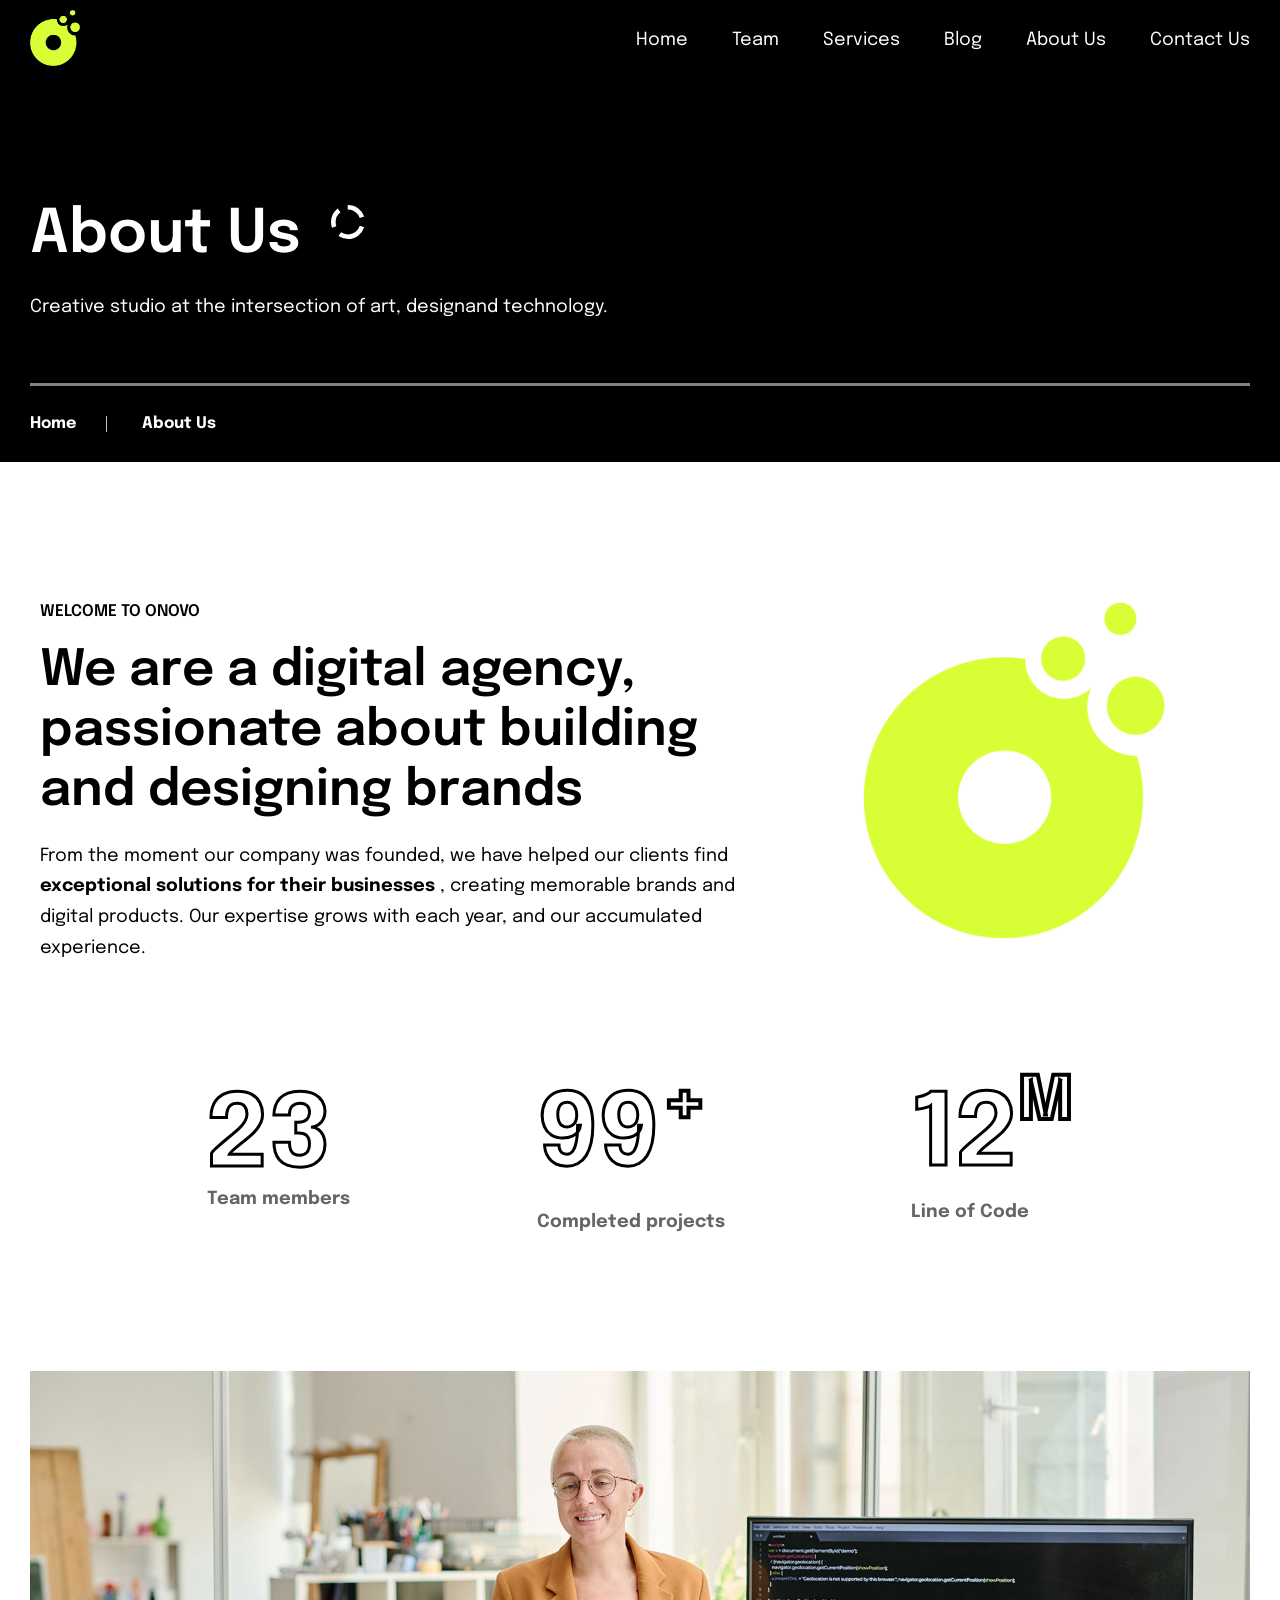
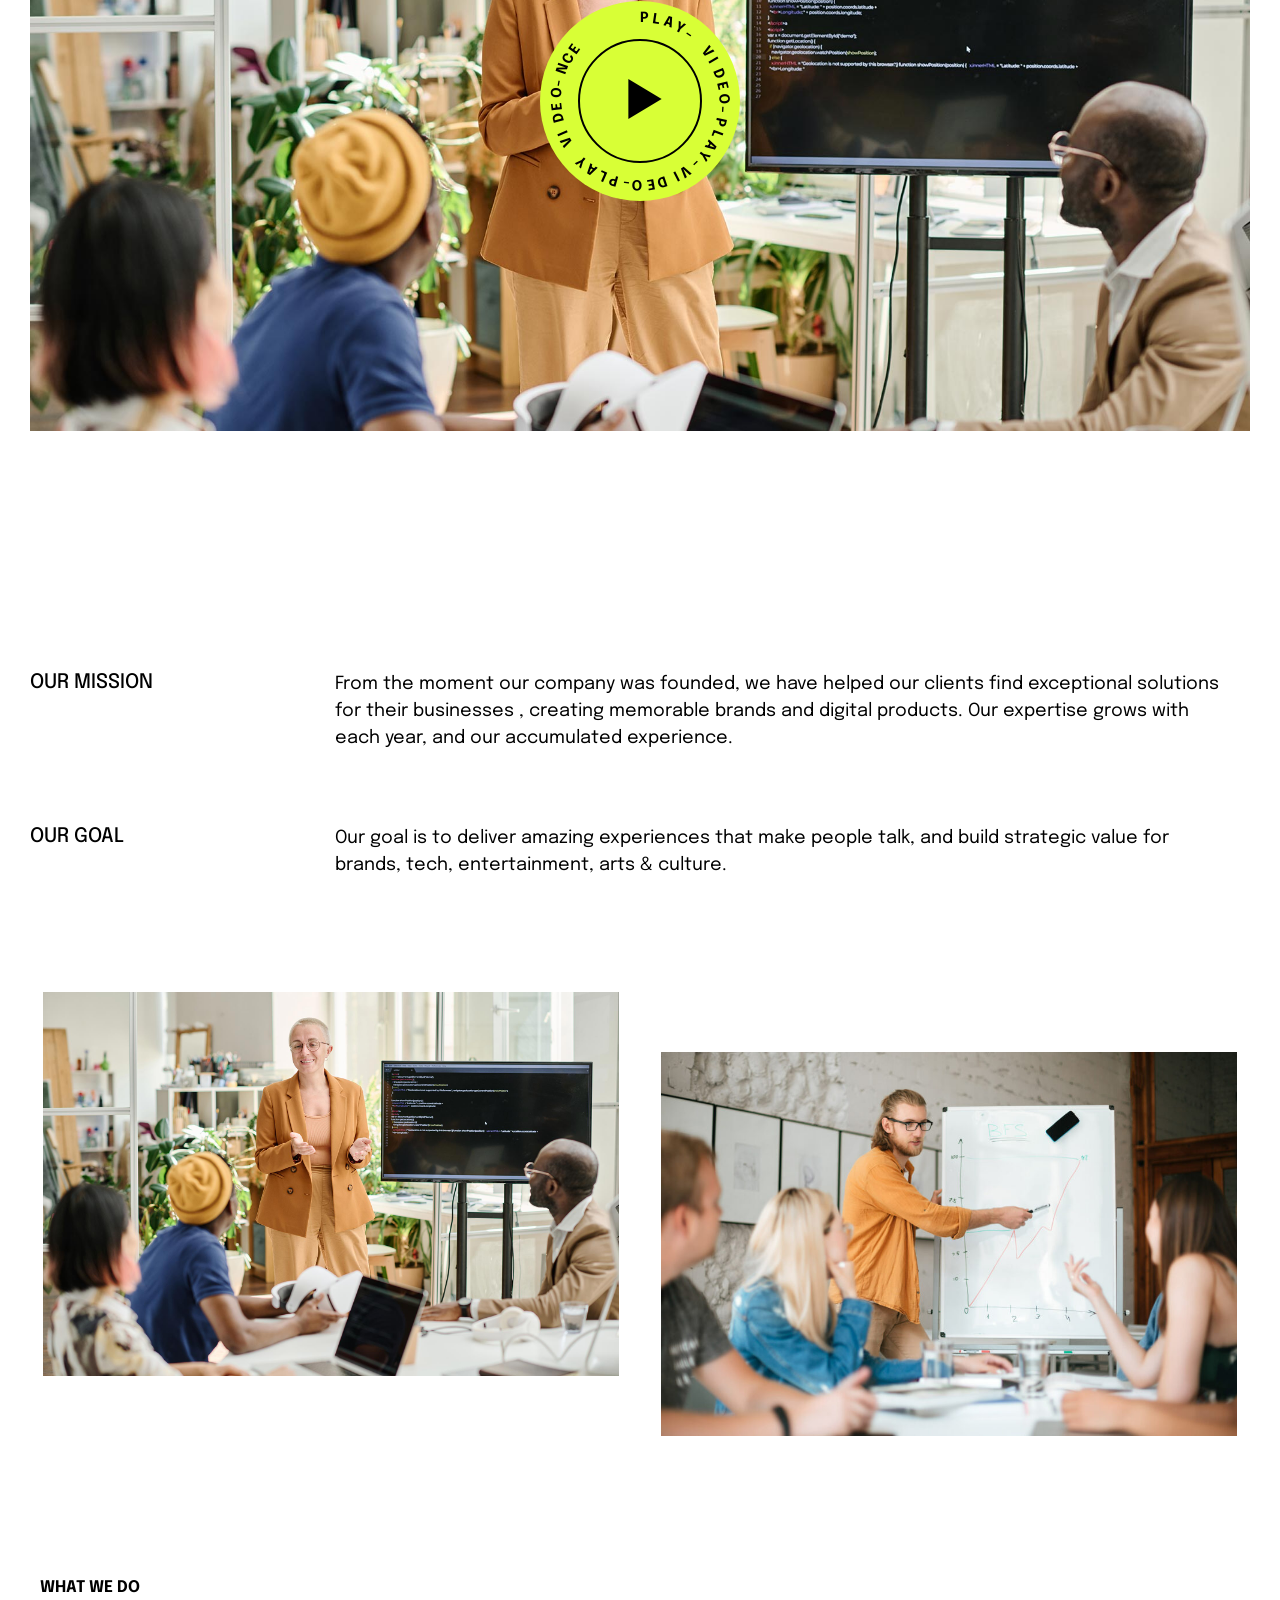
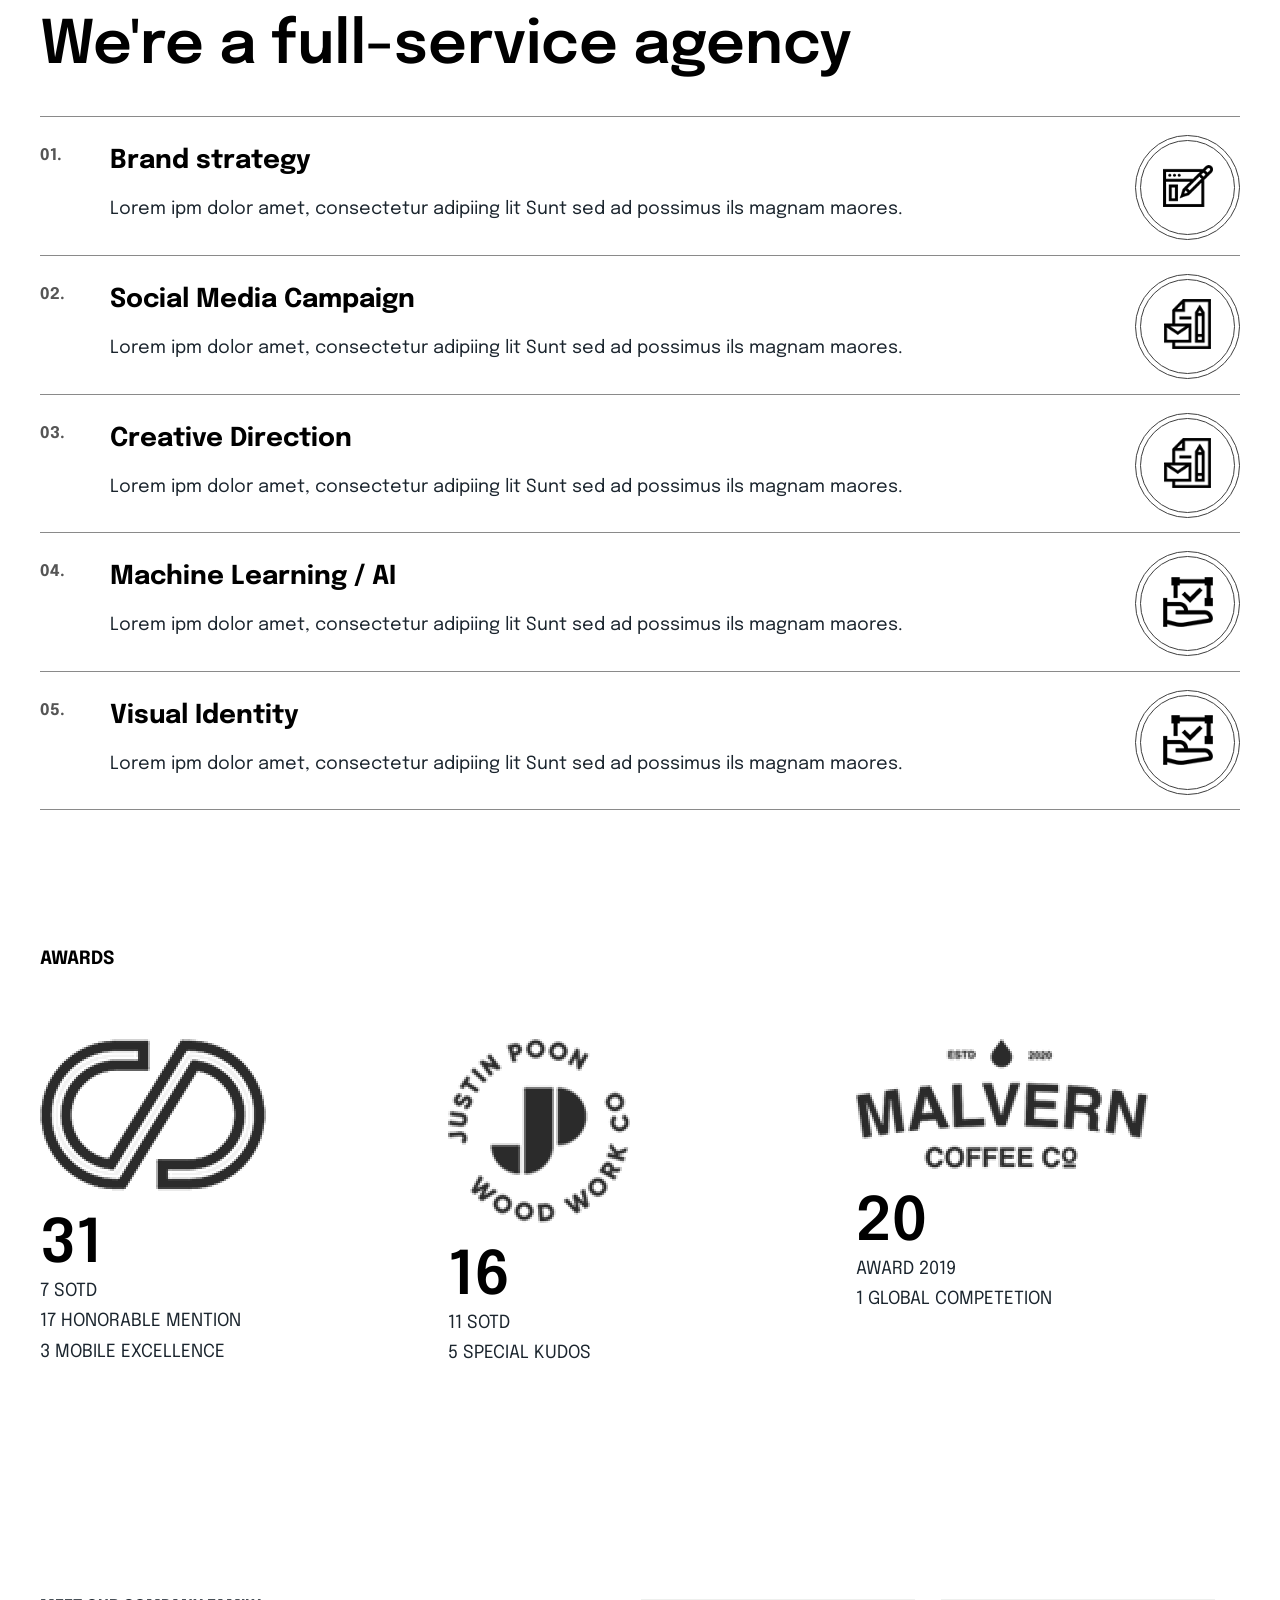
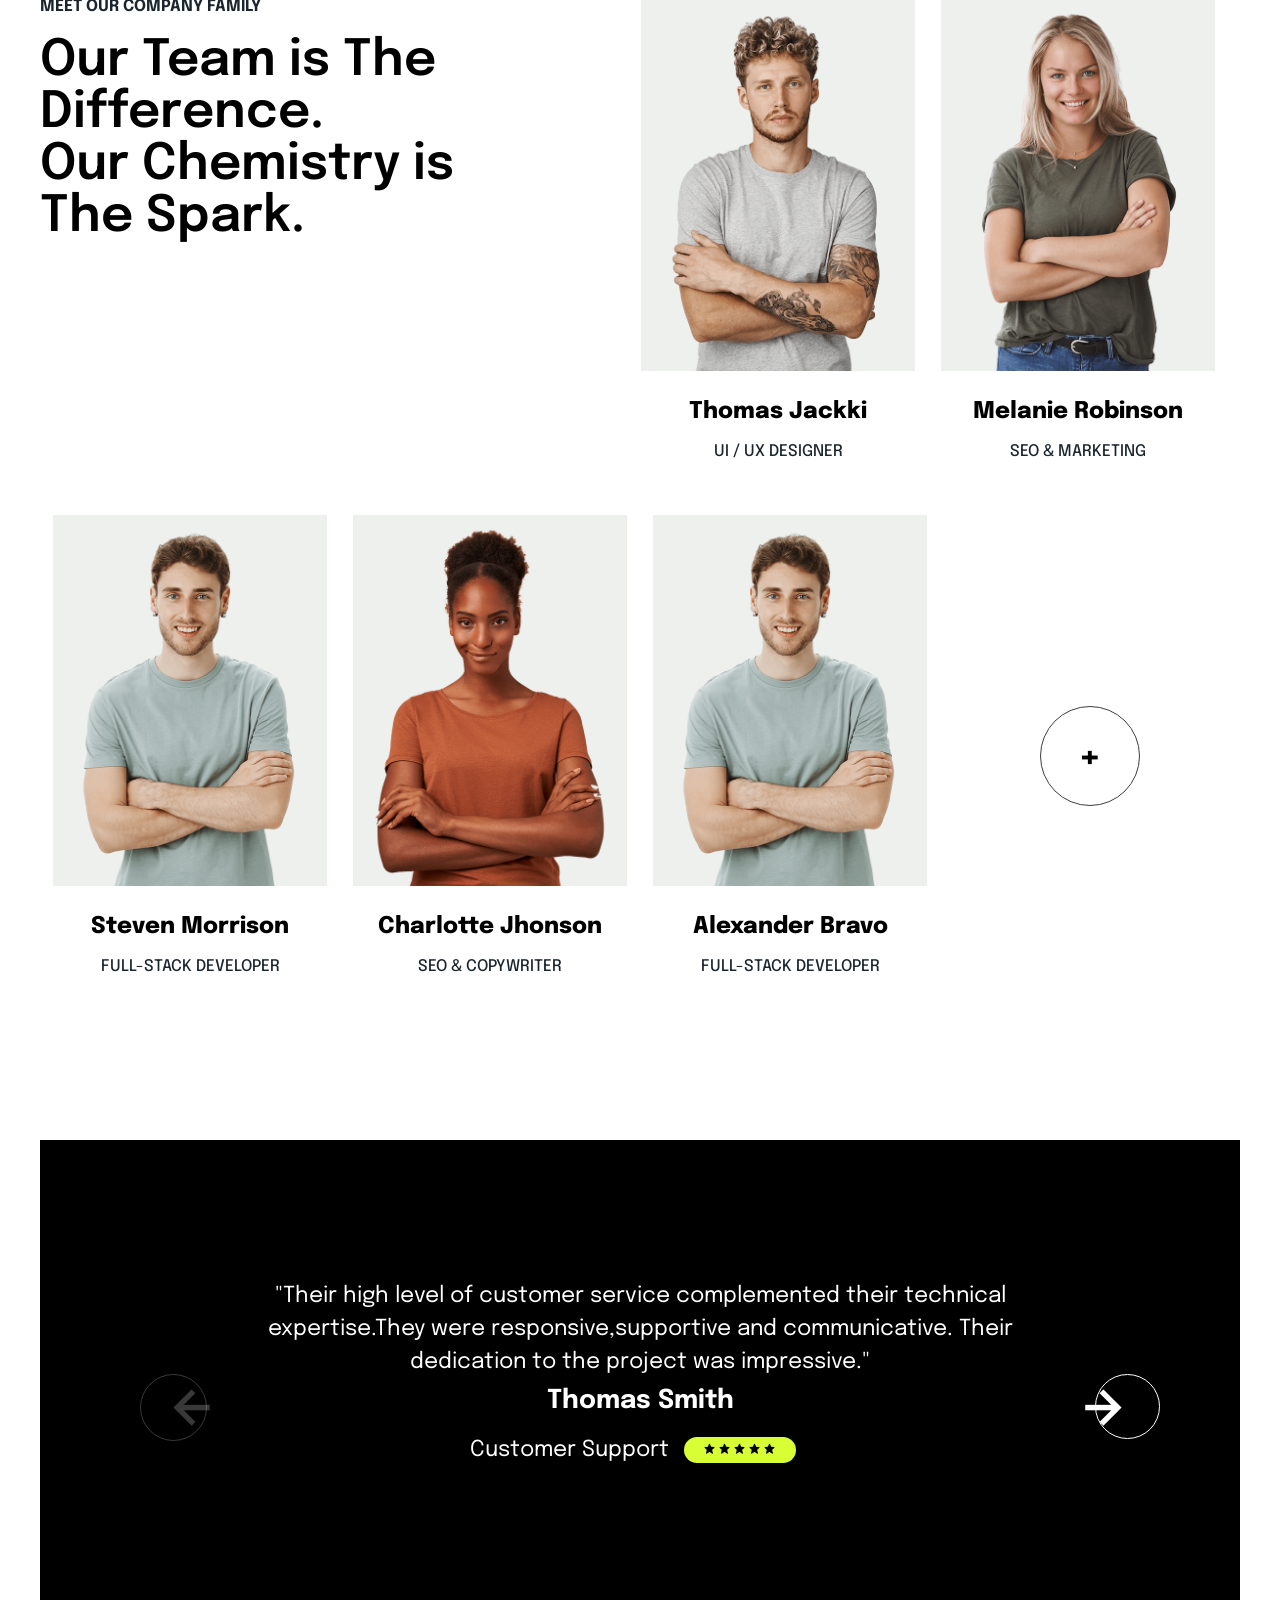
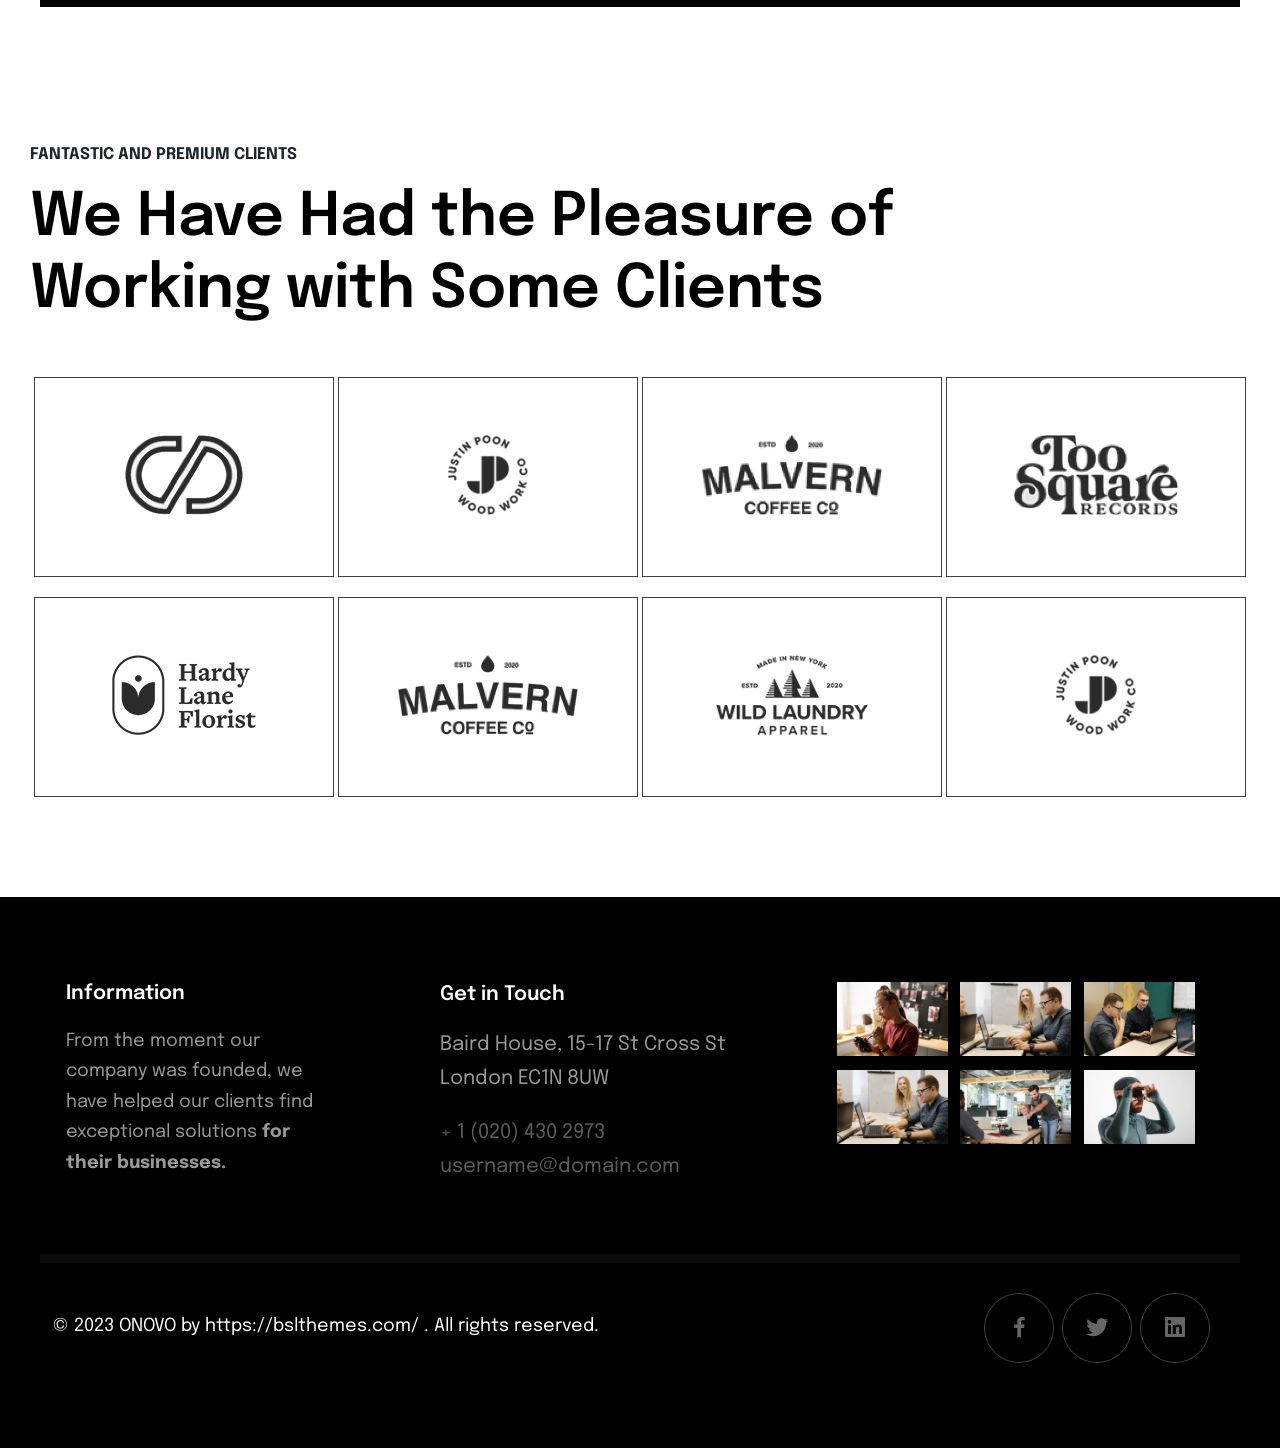
==== pages/about.html @ 61b839b1 "added files" ====
<!DOCTYPE html>
<html lang="en">

<head>
    <meta charset="UTF-8">
    <meta name="viewport" content="width=device-width, initial-scale=1.0">
    <!-- epilouge font -->
    <link href="https://fonts.googleapis.com/css2?family=Epilogue:ital,wght@0,100..900;1,100..900&display=swap"
        rel="stylesheet">
        <link href='https://unpkg.com/boxicons@2.1.4/css/boxicons.min.css' rel='stylesheet'>
    <link rel="stylesheet" href="../style.css">
    <link rel="icon" href="./assets/images/title_icon.svg" type="image/svg">
   
    <title>About us</title>
</head>

<body>


    <nav>
        <a href='/'>
            <img src="./assets/images/logo-main.png" alt="logo-main" class="logo-main">
        </a>

        <input type="checkbox" id="menuToggle" class="menuToggle" />
        <label for="menuToggle" class="menuIcon">
            <i class='bx bx-menu'></i>
        </label>

        <div class="list">
            <ul>
                <li><a href='../index.html'>Home</a></li>
                <li><a href='./team.html'>Team</a></li>
                <li><a href='./services.html'>Services</a></li>
                <li><a href='./blog.html'>Blog</a></li>
                <li><a href='./about.html'>About Us</a></li>
                <li><a href='./contact.html'>Contact Us</a></li>
            </ul>
        </div>
    </nav>
    <!-- 1st slide end -->
    <section class="about-head">
        <div class="about-content">
            <div class="about-title">
                <span>About Us</span>
                <span class="small-circle-img">
                    <i class="circle-img"></i>
                </span>
            </div>
            <div class="about-subtitle">
                <span>Creative studio at the intersection of art, designand technology.</span>
            </div>

            <div class="about-title-bottom">
                <ul>
                    <li>
                        <a href='/'>Home</a>
                    </li>
                    <li class="ab1">
                        About Us
                    </li>
                </ul>
            </div>
        </div>
    </section>
    <!-- 1st slide end -->
    <!-- 2nd slide start -->
    <section class="agency">
        <div class="agency-content">
            <div class="agency-content-left">
                <h3>WELCOME TO ONOVO</h3>
                <h2>
                    <span>
                        We are a digital agency,
                        <br>
                        passionate about building
                        <br>
                        and designing brands
                    </span>
                </h2>
                <p>
                    From the moment our company was founded, we have helped our clients find
                    <strong>exceptional solutions for their businesses</strong>
                    , creating memorable brands and digital products. Our expertise grows with each year, and our
                    accumulated experience.
                </p>
            </div>

            <div class="agency-right">
                <img src="./assets/images/logo-main.png" alt="about-logo">
            </div>
        </div>
    </section>
    <!-- 2nd slide end -->
    <!-- 3rd slide start -->
    <div class="count">
        <div>
            <h2 class="count-num two">23</h2>
            <p class="team">Team members</p>
        </div>

        <div>
            <div class="num-after">
                <h2 class="count-num">99</h2>
                <p class="num-pluse">+</p>
            </div>

            <p class="team">Completed projects</p>
        </div>

        <div>
            <div class="num-after">
                <h2 class="count-num">12</h2>
                <p class="m1">M</p>
            </div>
            <p class="team">Line of Code </p>
        </div>


    </div>
    <!-- 3rd slide end -->
    <!-- 4th slide start -->
    <div class="pura">
        <div class="full-img1">
            <div class="up-circle">
                <div class="circle-motion1">
                    <span style="transform: rotate(0deg);">P</span>
                    <span style="transform: rotate(8.5deg);">L</span>
                    <span style="transform: rotate(17deg);">A</span>
                    <span style="transform: rotate(25.5deg);">Y</span>
                    <span style="transform: rotate(34deg);">-</span>
                    <span style="transform: rotate(42.5deg);"></span>
                    <span style="transform: rotate(51deg);">V</span>
                    <span style="transform: rotate(59.5deg);">I</span>
                    <span style="transform: rotate(68deg);">D</span>
                    <span style="transform: rotate(76.5deg);">E</span>
                    <span style="transform: rotate(85deg);">O</span>
                    <span style="transform: rotate(93.5deg);">-</span>
                    <span style="transform: rotate(102deg);">P</span>
                    <span style="transform: rotate(110.5deg);">L</span>
                    <span style="transform: rotate(119deg);">A</span>
                    <span style="transform: rotate(127.5deg);">Y</span>
                    <span style="transform: rotate(136deg);">-</span>
                    <span style="transform: rotate(144.5deg);">V</span>
                    <span style="transform: rotate(153deg);">I</span>
                    <span style="transform: rotate(161.5deg);">D</span>
                    <span style="transform: rotate(170deg);">E</span>
                    <span style="transform: rotate(178.5deg);">O</span>
                    <span style="transform: rotate(187deg);">-</span>
                    <span style="transform: rotate(195.5deg);">P</span>
                    <span style="transform: rotate(204deg);">L</span>
                    <span style="transform: rotate(212.5deg);">A</span>
                    <span style="transform: rotate(221deg);">Y</span>
                    <span style="transform: rotate(229.5deg);"></span>
                    <span style="transform: rotate(238deg);">V</span>
                    <span style="transform: rotate(246.5deg);">I</span>
                    <span style="transform: rotate(255deg);">D</span>
                    <span style="transform: rotate(263.5deg);">E</span>
                    <span style="transform: rotate(272deg);">O</span>
                    <span style="transform: rotate(280.5deg);">-</span>
                    <span style="transform: rotate(289deg);">N</span>
                    <span style="transform: rotate(297.5deg);">C</span>
                    <span style="transform: rotate(306deg);">E</span>

                </div>
                <div class="play"><i class='bx bx-play'></i></div>

            </div>
        </div>

    </div>

    <!-- 4rd slide end -->
    <!-- 5th slide start -->
    <div class="mission">
        <div class="our-mission-1">
            <h5>our mission</h5>
        </div>
        <div class="our-mission-2">
            <p>From the moment our company was founded, we have helped our clients find exceptional solutions for their
                businesses , creating memorable brands and digital products.
                Our expertise grows with each year, and our accumulated experience.</p>
        </div>
    </div>

    <div class="goal">
        <div class="our-goal-1">
            <h5>our goal</h5>
        </div>
        <div class="our-goal-2">
            <p>Our goal is to deliver amazing experiences that make people talk, and
                build strategic value for brands, tech, entertainment, arts & culture.</p>
        </div>
    </div>
    <!-- 5th slide end -->
    <!-- 6th slide start -->

    <div class="two-img">
        <div class="img-first">
            <img src="./assets/images/posts1-1024x683.jpg" alt="image">
        </div>
        <div class="img-second">
            <img src="./assets/images/posts3-1000x667.jpg.jpg" alt="image">
        </div>
    </div>
    <!-- 6th slide end -->
    <!-- 7th slide start -->
    <div class="service-agency">
        <div class="service-heading">
            <p>What we do</p>
            <h2>We're a full-service agency</h2>
        </div>
        <div class="service-item-lists">
            <div class="service-item1">
                <div class="service-item-img1">
                    <a href='/services'>
                        <img src="./assets/images/serv-icon6.png" alt="icon">
                    </a>
                </div>
                <div class="item-num">
                    <span>
                        01.
                    </span>
                </div>
                <h5>
                    <a href='/services'>
                        <span>Brand strategy </span>
                    </a>
                </h5>

                <p>Lorem ipm dolor amet, consectetur adipiing lit
                    Sunt sed ad possimus ils magnam maores.</p>


            </div>
        </div>
        <!-- 1 end -->
        <div class="service-item-lists">
            <div class="service-item1">
                <div class="service-item-img1">
                    <a href='/services'>
                        <img src="./assets/images/serv-icon1.png" alt="icon">
                    </a>
                </div>
                <div class="item-num">
                    <span>
                        02.
                    </span>
                </div>
                <h5>
                    <a href='/services'>
                        <span>Social Media Campaign</span>
                    </a>
                </h5>

                <p>Lorem ipm dolor amet, consectetur adipiing lit
                    Sunt sed ad possimus ils magnam maores.</p>


            </div>
        </div>
        <!-- 2 end -->
        <div class="service-item-lists">
            <div class="service-item1">
                <div class="service-item-img1">
                    <a href='/services'>
                        <img src="./assets/images/serv-icon5.png" alt="icon">
                    </a>
                </div>
                <div class="item-num">
                    <span>
                        03.
                    </span>
                </div>
                <h5>
                    <a href='/services'>
                        <span>Creative Direction</span>
                    </a>
                </h5>

                <p>Lorem ipm dolor amet, consectetur adipiing lit
                    Sunt sed ad possimus ils magnam maores.</p>


            </div>
        </div>
        <!-- 3rd end -->
        <div class="service-item-lists">
            <div class="service-item1">
                <div class="service-item-img1">
                    <a href='/services'>
                        <img src="./assets/images/serv-icon3.png" alt="icon">
                    </a>
                </div>
                <div class="item-num">
                    <span>
                        04.
                    </span>
                </div>
                <h5>
                    <a href='/services'>
                        <span>Machine Learning / AI</span>
                    </a>
                </h5>

                <p>Lorem ipm dolor amet, consectetur adipiing lit
                    Sunt sed ad possimus ils magnam maores.</p>


            </div>
        </div>
        <!-- 4th end -->
        <div class="service-item-lists">
            <div class="service-item1">
                <div class="service-item-img1">
                    <a href='/services'>
                        <img src="./assets/images/serv-icon4.png" alt="icon">
                    </a>
                </div>
                <div class="item-num">
                    <span>
                        05.
                    </span>
                </div>
                <h5>
                    <a href='/services'>
                        <span>Visual Identity</span>
                    </a>
                </h5>

                <p>Lorem ipm dolor amet, consectetur adipiing lit
                    Sunt sed ad possimus ils magnam maores.</p>


            </div>
        </div>
        <!-- 5th end -->
    </div>
    </div>

    <!-- 7th slide end -->
    <!-- 8th start -->
    <div class="awards">
        <div class="awards-heading">
            <h5>Awards</h5>
        </div>
        <div class="awards-cards">
            <div class="awards-cards1">
                <img src="./assets/images/brand1.png" alt="award1">
                <h5>31</h5>
                <p>
                    7 SOTD
                    <br>
                    17 HONORABLE MENTION
                    <br>
                    3 MOBILE EXCELLENCE
                </p>
            </div>
            <!-- 1 end -->
            <div class="awards-cards1">
                <img src="./assets/images/brand2.png" alt="award2">
                <h5>16</h5>
                <p>
                    11 SOTD
                    <br>
                    5 SPECIAL KUDOS
                </p>
            </div>
            <!-- 2 end -->
            <div class="awards-cards1">
                <img src="./assets/images/brand3.png" alt="award3">
                <h5>20</h5>
                <p>
                    AWARD 2019
                    <br>
                    1 GLOBAL COMPETETION
                </p>
            </div>
            <!-- 3rd end -->
        </div>
    </div>
    <!-- 8th end -->
    <!-- 9th start -->

    <div class="family">
        <div class="co-family">
            <div class="family-content">
                <div class="family-title">
                    <p>Meet Our Company Family</p>
                    <h2>Our Team is The Difference.
                        <br>
                        Our Chemistry is The Spark.
                    </h2>
                </div>
            </div>
            <div class="empty">
            </div>
            <div class="family-img1">
                <div class="img1-img">
                    <img src="./assets/images/team-2-t-min.png" alt="Thomas">
                    <div class="img-social">
                        <ul>
                            <li>
                                <a href="https://www.facebook.com/" target="_blank">
                                    <i class='bx bxl-facebook'></i>
                                </a>
                            </li>
                            <li>
                                <a href="https://www.linkedin.com/feed/" target="_blank">
                                    <i class='bx bxl-linkedin'></i>
                                </a>
                            </li>
                        </ul>
                    </div>
                </div>

                <div class="family-bottom">
                    <h3>Thomas Jackki</h3>
                    <p>UI / UX DESIGNER</p>
                </div>
            </div>
            <!-- 1 end -->
            <div class="family-img1">
                <div class="img1-img">
                    <img src="./assets/images/team-6-t-min.png" alt="Melanie">
                    <div class="img-social">
                        <ul>
                            <li>
                                <a href="https://www.facebook.com/" target="_blank">
                                    <i class='bx bxl-facebook'></i>
                                </a>
                            </li>
                            <li>
                                <a href="https://www.linkedin.com/feed/" target="_blank">
                                    <i class='bx bxl-linkedin'></i>
                                </a>
                            </li>
                        </ul>
                    </div>
                </div>

                <div class="family-bottom">
                    <h3>Melanie Robinson</h3>
                    <p>SEO & MARKETING</p>
                </div>
            </div>
            <!-- 2 end -->
            <div class="family-img1">
                <div class="img1-img">
                    <img src="./assets/images/team-1-t-min.png" alt="steven">
                    <div class="img-social">
                        <ul>
                            <li>
                                <a href="https://www.facebook.com/" target="_blank">
                                    <i class='bx bxl-facebook'></i>
                                </a>
                            </li>
                            <li>
                                <a href="https://www.linkedin.com/feed/" target="_blank">
                                    <i class='bx bxl-linkedin'></i>
                                </a>
                            </li>
                        </ul>
                    </div>
                </div>

                <div class="family-bottom">
                    <h3>Steven Morrison</h3>
                    <p>FULL-STACK DEVELOPER</p>
                </div>
            </div>
            <!-- 3rd end -->

            <div class="family-img1">
                <div class="img1-img">
                    <img src="./assets/images/team-7-t-min.png" alt="charlotte">
                    <div class="img-social">
                        <ul>
                            <li>
                                <a href="https://www.facebook.com/" target="_blank">
                                    <i class='bx bxl-facebook'></i>
                                </a>
                            </li>
                            <li>
                                <a href="https://www.linkedin.com/feed/" target="_blank">
                                    <i class='bx bxl-linkedin'></i>
                                </a>
                            </li>
                        </ul>
                    </div>
                </div>

                <div class="family-bottom">
                    <h3>Charlotte Jhonson</h3>
                    <p>SEO & COPYWRITER</p>
                </div>
            </div>
            <!-- 4th end -->

            <div class="family-img1">
                <div class="img1-img">
                    <img src="./assets/images/team-1-t-min.png" alt="alexender">
                    <div class="img-social">
                        <ul>
                            <li>
                                <a href="https://www.facebook.com/" target="_blank">
                                    <i class='bx bxl-facebook'></i>
                                </a>
                            </li>
                            <li>
                                <a href="https://www.linkedin.com/feed/" target="_blank">
                                    <i class='bx bxl-linkedin'></i>
                                </a>
                            </li>
                        </ul>
                    </div>
                </div>

                <div class="family-bottom">
                    <h3>Alexander Bravo</h3>
                    <p>FULL-STACK DEVELOPER</p>
                </div>
            </div>
            <!-- 5th end -->

            <div class="family-circle">
                <div class="family-circle-icon">
                    +
                </div>
            </div>
        </div>
    </div>
    <!-- 9th slide end -->
    <!-- 10th slide start -->
    <div class="thomas-customer">
        <div class="customer-content">
            <div class="content-img"></div>
            <div class="thomas-review">
                <div class="review-text">
                    <p>"Their high level of customer service complemented
                        their technical expertise.They were responsive,supportive
                        and communicative. Their dedication to the project was impressive."
                    </p>
                    <h5>
                        Thomas Smith
                    </h5>
                    <div class="review-stars">
                        <p>Customer Support</p>
                        <span class="stars-4">
                            <i class='bx bxs-star'></i>
                            <i class='bx bxs-star'></i>
                            <i class='bx bxs-star'></i>
                            <i class='bx bxs-star'></i>
                            <i class='bx bxs-star'></i>

                        </span>
                    </div>
                </div>
                <div class="arrow">
                    <i class='bx bx-right-arrow-alt'></i>
                </div>
                <div class="arrow2">
                    <i class='bx bx-left-arrow-alt'></i>
                </div>
            </div>
        </div>
    </div>
    <!-- 10th slide end -->
    <div class="clients">
        <div class="clients-title">
            <p>Fantastic and Premium Clients</p>
            <h2>
                We Have Had the Pleasure of
                <br>
                Working with Some Clients
            </h2>
        </div>

        <div class="clients-cards">
            <div class="clients-cards1">
                <a href="https://www.google.com/" target="_blank">
                    <img src="./assets/images/brand1.png" alt="logo1">
                    <div class="yellow-ani">
                        Visit Website
                    </div>
                </a>
            </div>

            <!-- 1 end -->

            <div class="clients-cards1">
                <a href="https://www.google.com/">
                    <img src="./assets/images/brand2.png" alt="logo2">
                    <div class="yellow-ani">
                        Visit Website
                    </div>
                </a>
            </div>
            <!-- 2 end -->
            <div class="clients-cards1">
                <a href="https://www.google.com/">
                    <img src="./assets/images/brand3.png" alt="logo3">
                    <div class="yellow-ani">
                        Visit Website
                    </div>
                </a>
            </div>
            <!-- 3 end -->
            <div class="clients-cards1">
                <a href="https://www.google.com/">
                    <img src="./assets/images/brand4.png" alt="logo4">
                    <div class="yellow-ani">
                        Visit Website
                    </div>
                </a>
            </div>
            <!--  4 end -->
            <div class="clients-cards1">
                <a href="https://www.google.com/">
                    <img src="./assets/images/brand5.png" alt="logo5">
                    <div class="yellow-ani">
                        Visit Website
                    </div>
                </a>
            </div>
            <!-- 5th end -->

            <div class="clients-cards1">
                <a href="https://www.google.com/">
                    <img src="./assets/images/brand6.png" alt="logo6">
                    <div class="yellow-ani">
                        Visit Website
                    </div>
                </a>
            </div>
            <!--6th end  -->

            <div class="clients-cards1">
                <a href="https://www.google.com/">
                    <img src="./assets/images/brand7.png" alt="logo7">
                    <div class="yellow-ani">
                        Visit Website
                    </div>
                </a>
            </div>
            <!-- 7th end -->

            <div class="clients-cards1">
                <a href="https://www.google.com/">
                    <img src="./assets/images/brand2.png" alt="logo8">
                    <div class="yellow-ani">
                        Visit Website
                    </div>
                </a>
            </div>
            <!-- 8th end -->
        </div>
    </div>
    <!-- 11th slide end -->
    <!-- footer start -->

    <footer>
        <div class="all-footer">
            <div class="footer-content">
                <div class="footer-left">
                    <h5>Information</h5>
                    <p>From the moment our company was founded, we have helped
                        our clients find exceptional solutions
                        <strong>for their businesses.</strong>

                    </p>
                </div>
                <div class="footer-middle">
                    <h5>Get in Touch</h5>
                    <p>Baird House, 15-17 St Cross St
                        <br>
                        London EC1N 8UW
                    </p>
                    <p>
                        <a href="https://onovo-react.netlify.app/" target="_blank">
                            + 1 (020) 430 2973
                        </a>
                        <br>
                        <a href="mailto:username@domain.com" target="_blank">
                            username@domain.com
                        </a>
                    </p>
                </div>
                <div class="footer-right">
                    <div class="footer-img">
                        <div class="footer-img1">
                            <a href="./assets/images/post5-1024x683.jpg" target="_blank">
                                <img src="./assets/images/post5-1024x683.jpg" alt="image">
                            </a>
                        </div>
                        <!-- 1 end -->
                        <div class="footer-img1">
                            <a href="./assets/images/post4-1024x683.jpg" target="_blank">
                                <img src="./assets/images/post4-1024x683.jpg" alt="image">
                            </a>
                        </div>
                        <!-- 2 end -->

                        <div class="footer-img1">
                            <a href="./assets/images/post3-1024x683.jpg" target="_blank">
                                <img src="./assets/images/post3-1024x683.jpg" alt="image">
                            </a>
                        </div>

                        <!-- 3rd end -->
                        <div class="footer-img1">
                            <a href="./assets/images/post4-1024x683.jpg" target="_blank">
                                <img src="./assets/images/post4-1024x683.jpg" alt="image">
                            </a>
                        </div>

                        <!-- 4th end -->
                        <div class="footer-img1">
                            <a href="./assets/images/post1-1024x683.jpg" target="_blank">
                                <img src="./assets/images/post1-1024x683.jpg" alt="image">
                            </a>
                        </div>

                        <!-- 5th end -->
                        <div class="footer-img1">
                            <a href="./assets/images/post6-1024x683.jpg" target="_blank">
                                <img src="./assets/images/post6-1024x683.jpg" alt="image">
                            </a>
                        </div>
                        <!-- 6th end -->
                    </div>
                </div>
            </div>

            <div class="lines">
            </div>
            <div class="footer-bottom">
                <p>© 2023 ONOVO by
                    <a href="https://bslthemes.com/" target="_blank">
                        https://bslthemes.com/
                    </a>
                    . All rights reserved.
                </p>
                <div class="footer-icon">
                    <div class="social-footer">
                        <ul>
                            <li>
                                <a href="https://www.facebook.com/" target="_blank">
                                    <i class='bx bxl-facebook'></i>
                                </a>
                            </li>
                            <li>
                                <a href="https://x.com/" target="_blank">
                                    <i class='bx bxl-twitter'></i>
                                </a>
                            </li>

                            <li>
                                <a href="https://www.linkedin.com/feed/" target="_blank">
                                    <i class='bx bxl-linkedin-square'></i>
                                </a>
                            </li>
                        </ul>
                    </div>
                </div>
            </div>
        </div>
    </footer>
</body>

</html>
---- style.css ----
* {
  margin: 0px;
  padding: 0px;
  box-sizing: border-box;
  font-family: "Epilogue", sans-serif;
}

/* ==================== SECTION 1: HEADER / HERO ==================== */

.header {
  width: 100%;
  height: 100vh;
  position: relative;
  padding: 20px 30px;
  display: flex;
  align-items: center;
}
.bg-video {
  background-color: rgba(0, 0, 0, 0.171);
  width: 100%;
  height: 100vh;
  overflow: hidden;
  object-fit: cover;
  /* height: 100%; */
  position: absolute;
  background-position: center;
  background-repeat: no-repeat;
  background-size: cover;
  left: 0;
  top: 0;
  z-index: -1;
}

nav {
  position: fixed;
  top: 0;
  left: 0;
  width: 100%;
  background-color: rgba(0, 0, 0, 0.952);
  padding: 10px 30px;
  display: flex;
  align-items: center;
  justify-content: space-between;
  z-index: 10000; 
}

nav .logo-main {
  width: 50px;
}
nav ul li {
  list-style-type: none;
  display: inline-block;
  margin-left: 40px;
}
nav ul li a {
  text-decoration: none;
  color: #fff;
  font-size: 18px;
  position: relative;
}
nav li a:hover {
  color: #d8ff36;
}
nav li a::before {
  content: "";
  position: absolute;
  bottom: -10px;
  width: 100%;
  height: 1px;
  background-color: #d1fd1e;
  transform: scaleX(0);
  transition: all 0.4s;
}
nav li a:hover::before {
  transform: scaleX(1);
  width: 100%;
}
/* .menu i {
  font-size: 45px;
  color: #d8ff36;
  display: none !important;
} */
.menuToggle {
  display: none;
}

.menuIcon {
  display: none;
  font-size: 45px;
  color: #d8ff36;
  cursor: pointer;
}
.content {
  width: 100%;
  position: relative;
  z-index: 1;
  color: white;
  display: flex;
  flex-direction: column;
  justify-content: center;
}

.content h1 {
  width: 50%;
  margin-top: 100px;
  padding-left: 30px;
  font-size: 110px;
  line-height: 1.2;
  color: white;
  font-weight: 500;
}

.subtitle {
  font-size: 28px;
  padding-left: 30px;
  margin: 40px 0 40px 710px;
  line-height: 1.7;
  width: 30%;
  max-width: 560px;
  color: #fff;
}
.bar-button {
  height: 60px;
  width: 60px;
  border: 1px solid white;
  border-radius: 50%;
  position: absolute;
  display: flex;
  justify-content: center;
  align-items: center;
  right: 10px;
  bottom: 20px;
  margin: 20px 30px;
}
.bar-button i {
  position: absolute;
  z-index: 2;
  font-size: 32px;
  color: #fff;
}
.bar-button::before,
.bar-button::after {
  content: "";
  position: absolute;
  width: 90%;
  height: 90%;
  border: 1px solid white;
  border-radius: 50%;
  z-index: -1;
  opacity: 0.4;
}
.bar-button::before {
  animation: bar 2s ease-out infinite;
}
.bar-button::after {
  animation: bar 3s 2s ease-out infinite;
}
@keyframes bar {
  100% {
    transform: scale(1.5);
  }
}


/* ==================== END SECTION 1 ==================== */
/* ==================== SECTION 2: CREATION ==================== */
.creation {
  width: 100%;
  padding-top: 140px;
  padding-bottom: 140px;
  display: flex;
  flex-direction: row;
  justify-content: center;
  align-items: center;
  flex-wrap: wrap;
  overflow: hidden;
  justify-content: space-evenly;
  position: relative;
}
.circle {
  width: 350px;
  flex-direction: column;
  position: relative;
  gap: 10px;
}
.circle img {
  width: 15%;
  margin-bottom: 10px;
}
.circle h5 {
  font-size: 50px;
  font-weight: 600;
}
.circle p {
  text-align: center;
  margin: 20px 0;
  font-size: 18px;
  width: 90%;
  line-height: 1.6;
}
.pencil {
  display: flex;
  flex-wrap: wrap;
  justify-content: center;
  align-items: center;
}
.pencil::after {
  content: "";
  position: absolute;
  left: 1;
  right: 1;
  width: 400px;
  height: 430px;
  border-radius: 100%;
  z-index: -1;
  background: #d8ff36;
  transform: scale(0);
  transition: all 0.5s;
}

.pencil::after {
  animation: pencil 2s ease-out;
}
.pencil:hover::after {
  transform: scale(0.9);
}

.pen {
  display: flex;
  flex-wrap: wrap;
  justify-content: center;
  align-items: center;
}
.pen::after {
  content: "";
  position: absolute;
  left: -1;
  right: -1;
  width: 400px;
  height: 430px;
  border-radius: 100%;
  z-index: -1;
  transition: all 0.4s;
  background: #d8ff36;
  transform: scale(0);
  transition: all 0.5s;
}

.pen::after {
  animation: pen 2s ease-out;
}
.pen:hover::after {
  transform: scale(0.9);
}

.tick {
  display: flex;
  flex-wrap: wrap;
  justify-content: center;
  align-items: center;
}
.tick::after {
  content: "";
  position: absolute;
  left: -1;
  right: -1;
  width: 400px;
  height: 430px;
  border-radius: 100%;
  z-index: -1;
  transition: all 0.4s;
  background: #d8ff36;
  transform: scale(0);
  transition: all 0.5s;
}

.tick::after {
  animation: tick 2s ease-out;
}
.tick:hover::after {
  transform: scale(0.9);
}


/* ==================== SECTION 3: ABOUT / AGENCY ==================== */

.third {
  padding-left: 30px;
  max-width: 1320px;
  display: flex;
  max-width: 100%;
}
.sucess {
  display: flex;
  justify-content: space-evenly;
  align-items: center;
}
.left {
  width: 100%;
  display: flex;
  flex-direction: column;
  flex-wrap: wrap;
}
.p1 {
  margin: 0px 0 20px;
  font-size: 16px;
  font-weight: 700;
  line-height: 1;
}

.title2 {
  font-size: 60px;
  font-weight: 600;
  line-height: 1.2;
  padding-bottom: 30px;
}
.left-bottom {
  display: flex;
  flex-direction: row;
  justify-content: space-between;
  justify-content: flex-start;
}
.bt1 h5 {
  font-size: 20px;
  margin: 0px 0px 15px;
  line-height: 1.2;
}
.bt2 h5 {
  font-size: 20px;
  margin: 0px 0px 15px;
  line-height: 1.2;
}
.bt1 p {
  font-size: 18px;
  line-height: 1.7;
  width: 400px;
}
.bt2 {
  margin-left: 40px;
}
.bt2 p {
  font-size: 18px;
  line-height: 1.7;
  width: 400px;
}
.btn1 {
  width: 200px;
  height: 55px;
  font-size: 16px;
  font-weight: 700;
  padding: 17px;
  display: flex;
  justify-content: center;
  align-items: center;
  justify-content: space-evenly;
  color: #fff;
  background-color: black;
  border-radius: 35px;
  border: none;
  margin-top: 30px;
  margin-bottom: 20px;
  transition: all 0.4s linear;
}

.more {
  width: 30px;
  height: 30px;
  display: flex;
  justify-content: center;
  align-items: center;
  background-color: #d8ff36;
  border-radius: 100%;
}
.pluse {
  color: black;
  font-size: 40px;
  font-weight: 700;
  line-height: 1;
}

.btn1:hover {
  transform: translateY(-10px);
  /* transform: scale(0); */
  background-color: #d1fd1e;
  color: #000;
}
.btn1:hover .more {
  background-color: #000;
}
.btn1:hover .pluse {
  color: #fff;
}

.right {
  margin-bottom: 10px;
  margin-left: 400px;
}
.number {
  width: 250px;
  height: 250px;
  display: flex;
  flex-direction: column;
  justify-content: center;
  align-items: center;
  text-align: center;
  position: relative;
  border: 1px solid black;
  border-radius: 100%;
}
.number::before {
  content: "";
  position: absolute;
  left: 35px;
  top: 35px;
  right: 35px;
  bottom: 35px;
  border: 1px solid black;
  border-radius: 100%;
}
.num14 {
  position: relative;
  top: 7px;
  font-size: 90px;
  font-weight: 900;
  line-height: 1;
  color: black;
  -webkit-text-fill-color: transparent;
  -webkit-text-stroke-width: 3px;
}
.circle-motion {
  position: absolute;
  width: 90%;
  height: 90%;
  font-size: 14px;
  font-weight: 700;
  line-height: 1;
  animation: rotate 10s linear infinite;
}
.circle-motion span {
  position: absolute;
  transform-origin: 0 111px;
}

@keyframes rotate {
  0% {
    transform: rotate(0deg);
  }
  100% {
    transform: rotate(360deg);
  }
}


/* ==================== END SECTION 3 ==================== */

/* ==================== SECTION 4: SERVICES SLIDER ==================== */

.border {
  border-top: 1px solid #555;
  border-bottom: 1px solid #555;
  padding-top: 90px;
  padding-bottom: 100px;
}
.slider {
  padding-top: 75px;
  padding-bottom: 44px;
}
.slider-text {
  width: 100%;
  padding-block: 10px;
  white-space: nowrap;
  position: relative;
  overflow: hidden;
}
.slider-text h5 {
  width: auto;
  display: inline-block;
  font-family: "Trebuchet MS", "Lucida Sans Unicode", "Lucida Grande",
    "Lucida Sans", Arial, sans-serif;
  font-size: 100px;
  line-height: 1;
  -webkit-text-stroke-width: 4px;
  -webkit-text-fill-color: transparent;
  -webkit-text-stroke-color: black;
  margin: 0 100px;
  word-spacing: 10px;
  letter-spacing: 4px;
  animation: slide 13s linear infinite;
}

@keyframes slide {
  0% {
    transform: translateX(0);
  }
  100% {
    transform: translateX(-100%);
  }
}


/* ==================== END SECTION 4 ==================== */

/* ==================== SECTION 5: FEATURED PROJECTS ==================== */


.projects-section {
  width: 100%;
  min-height: 850px;
  background-color: white;
  padding: 70px 7% 55px;
  position: relative;
  overflow: hidden;
}

.projects-heading {
  width: 100%;
  margin-bottom: 55px;
}

.projects-small-title {
  font-size: 17px;
  font-weight: bold;
  color: #102031;
  margin-bottom: 20px;
}

.projects-heading h2 {
  font-size: 66px;
  line-height: 1;
  font-weight: 500;
  color: black;
}

.projects-content {
  width: 100%;
  position: relative;
}

.project-list {
  width: 53%;
  position: relative;
  z-index: 5;
}

.project-items {
  width: 100%;
  position: relative;
}

.project-item {
  width: 100%;
  height: 100px;
  border-bottom: 1px solid #dddddd;
  display: flex;
  align-items: center;
  position: relative;
  cursor: pointer;
}

.project-category {
  width: 180px;
  font-size: 16px;
  font-weight: bold;
  color: black;
  flex-shrink: 0;
}

.project-name {
  font-size: 29px;
  font-weight: bold;
  color: #a2a2a2;
  position: relative;
  padding-bottom: 8px;
  transition: 0.3s;
}

.project-item:hover .project-name {
  color: black;
}

.project-name:after {
  content: "";
  width: 0;
  height: 2px;
  background-color: black;
  position: absolute;
  left: 0;
  bottom: 0;
  transition: 0.4s;
}

.project-item:hover .project-name:after {
  width: 100%;
}

.project-visual {
  width: 600px;
  height: 500px;
  position: absolute;
  left: 700px;
  top: 35px;
  pointer-events: none;
  z-index: 1;
}

.project-green-circle {
  width: 500px;
  height: 500px;
  background-color: #c8ff00;
  border-radius: 50%;
  position: absolute;
  left: 35px;
  top: 0;
  z-index: 1;
}

.project-image {
  width: 520px;
  height: 390px;
  object-fit: cover;
  position: absolute;
  left: 15px;
  top: 55px;
  z-index: 2;
  transform: translateX(-130px) rotate(-18deg);
  opacity: 0;
  visibility: hidden;
  transition: 0.5s;
}

.image-one {
  opacity: 1;
  visibility: visible;
  transform: translateX(0) rotate(-18deg);
}

.project-item:nth-child(1):hover~.project-visual .image-one,
.project-item:nth-child(2):hover~.project-visual .image-two,
.project-item:nth-child(3):hover~.project-visual .image-three,
.project-item:nth-child(4):hover~.project-visual .image-four,
.project-item:nth-child(5):hover~.project-visual .image-five {
  opacity: 1;
  visibility: visible;
  transform: translateX(0) rotate(-18deg);
}

.project-item:nth-child(2):hover~.project-visual .image-one,
.project-item:nth-child(3):hover~.project-visual .image-one,
.project-item:nth-child(4):hover~.project-visual .image-one,
.project-item:nth-child(5):hover~.project-visual .image-one {
  opacity: 0;
  visibility: hidden;
  transform: translateX(-130px) rotate(-18deg);
}

.project-item:nth-child(2):hover~.project-visual .image-two {
  opacity: 1;
  visibility: visible;
  transform: translateX(0) rotate(-18deg);
}

.project-item:nth-child(3):hover~.project-visual .image-three {
  opacity: 1;
  visibility: visible;
  transform: translateX(0) rotate(-18deg);
}

.project-item:nth-child(4):hover~.project-visual .image-four {
  opacity: 1;
  visibility: visible;
  transform: translateX(0) rotate(-18deg);
}

.project-item:nth-child(5):hover~.project-visual .image-five {
  opacity: 1;
  visibility: visible;
  transform: translateX(0) rotate(-18deg);
}

.all-projects-button {
  width: 210px;
  height: 65px;
  background-color: black;
  border-radius: 40px;
  color: white;
  text-decoration: none;
  display: flex;
  align-items: center;
  justify-content: center;
  font-size: 17px;
  font-weight: bold;
  margin-top: 35px;
  position: relative;
  overflow: hidden;
  transition: 0.4s;
}

.all-projects-button:before {
  content: "";
  width: 100%;
  height: 100%;
  background-color: #c8ff00;
  position: absolute;
  left: 0;
  top: 0;
  transform: scaleY(0);
  transform-origin: top;
  transition: 0.4s;
  border-radius: 40px;
}

.all-projects-button:hover:before {
  transform: scaleY(1);
}

.all-projects-icon {
  width: 31px;
  height: 31px;
  background-color: #c8ff00;
  color: black;
  border-radius: 50%;
  display: flex;
  align-items: center;
  justify-content: center;
  font-size: 25px;
  font-weight: bold;
  margin-right: 12px;
  position: relative;
  z-index: 2;
  transition: 0.4s;
}

.all-projects-button>span:last-child {
  position: relative;
  z-index: 2;
  transition: 0.4s;
}

.all-projects-button:hover {
  color: black;
}

.all-projects-button:hover .all-projects-icon {
  background-color: black;
  color: white;
}

.showcase {
  max-width: 1318px;
  padding-right: 20px;
  padding-left: 20px;
  width: 100%;
}
.showcase p {
  color: #1b252e;
  font-size: 16px;
  margin: 0 0 20px;
  font-weight: 700;
  line-height: 1;
}
.showcase h2 {
  font-size: 60px;
  font-weight: 600;
  color: black;
  padding-bottom: 40px;
}
.show {
  position: relative;
  padding-bottom: 50px;
}

.ani-img {
  width: 470px;
  height: 350px;
  overflow: hidden;
  position: absolute;
  top: 150px;
  left: 200px;
  background-position: center;
  background-size: cover;
  filter: blur(15%);
  position: 50%;
  z-index: 1;
  transform: rotate(-30deg);
  animation: ani-img 15s ease-in-out infinite;
}

@keyframes ani-img {
  0% {
    background: url(./assets/images/project-n01-3-1200x900.jpg);
    background-position: center;
    background-size: cover;
  }
  35% {
    background: url(./assets/images/project-2-2-1200x982.jpg);
    background-position: center;
    background-size: cover;
  }
  55% {
    background: url(./assets/images/project-2-1200x988.jpg);
    background-position: center;
    background-size: cover;
  }
  75% {
    background: url(./assets/images/project-4.jpg);
    background-position: center;
    background-size: cover;
  }
  100% {
    background: url(./assets/images/project-3-1200x750.jpg);
    background-position: center;
    background-size: cover;
  }
}
.show .img-circle {
  position: absolute;
  top: 100px;
  left: 150px;
  width: 400px;
  height: 400px;
  background: #d8ff36;
  border-radius: 100%;
}
.move {
  animation: move 6s ease-in-out infinite;
  transform-origin: left;
}
@keyframes move {
  50% {
    transform: translateX(15px);
  }
}

.branding {
  padding-left: 20px;
  padding-right: 20px;
  width: 100%;
  display: flex;
}
.left1 {
  padding: 30px 0;
}
.left-01 {
  text-transform: uppercase;
  width: 155px;
  color: #999999;
}

.left-02 {
  text-transform: capitalize;
  font-size: 26px;
  color: #000;
  line-height: 1.2;
  font-weight: 700;
  position: relative;
}
.left-02 p {
  -webkit-animation: scale-in-ver-bottom 0.5s
    cubic-bezier(0.25, 0.46, 0.45, 0.94) both;
  animation: scale-in-ver-bottom 0.8s cubic-bezier(0.25, 0.46, 0.45, 0.94) both;
}
.left-02:hover {
  color: #000;
}
.left-02::before {
  content: "";
  position: absolute;
  bottom: -10px;
  width: 100%;
  height: 1px;
  background-color: #000;
  transform: scaleX(0);
  transition: all 0.4s;
}
.left-02:hover::before {
  transform: scaleX(1);
  width: 100%;
}
.row {
  width: 100%;
  width: auto;
  padding: 30px 0;
  border-top: 1px solid #b8b0b0;
  display: flex;
  align-items: center;
}
@-webkit-keyframes scale-in-ver-bottom {
  0% {
    -webkit-transform: scaleY(0);
    transform: scaleY(0);
    -webkit-transform-origin: 0% 100%;
    transform-origin: 0% 100%;
    opacity: 1;
  }
  100% {
    -webkit-transform: scaleY(1);
    transform: scaleY(1);
    -webkit-transform-origin: 0% 100%;
    transform-origin: 0% 100%;
    opacity: 1;
  }
}
@keyframes scale-in-ver-bottom {
  0% {
    -webkit-transform: scaleY(0);
    transform: scaleY(0);
    -webkit-transform-origin: 0% 100%;
    transform-origin: 0% 100%;
    opacity: 1;
  }
  100% {
    -webkit-transform: scaleY(1);
    transform: scaleY(1);
    -webkit-transform-origin: 0% 100%;
    transform-origin: 0% 100%;
    opacity: 1;
  }
}
.none {
  border-top: none;
}

.art-img img {
  max-width: 100%;
  height: auto;
  width: auto;
  overflow: hidden;
  margin-bottom: 20px;
  display: none;
  animation: scale-in-hor-left 0.4s cubic-bezier(0.25, 0.46, 0.45, 0.94) both;
}
@keyframes scale-in-hor-left {
  0% {
    -webkit-transform: scaleX(0);
    transform: scaleX(0);
    -webkit-transform-origin: 0% 0%;
    transform-origin: 0% 0%;
    opacity: 1;
  }
  100% {
    -webkit-transform: scaleX(1);
    transform: scaleX(1);
    -webkit-transform-origin: 0% 0%;
    transform-origin: 0% 0%;
    opacity: 1;
  }
}
.design {
  padding-left: 30px;
  padding-bottom: 140px;
  border-bottom: 1px solid #555;
}
.design a {
  text-decoration: none;
}

.btn-effect {
  position: relative;
}
.btn2 {
  width: 200px;
  height: 55px;
  font-size: 16px;
  font-weight: 700;
  padding: 30px 25px;
  display: flex;
  justify-content: center;
  align-items: center;
  justify-content: space-evenly;
  color: #fff;
  background-color: black;
  border-radius: 35px;
  border: none;
  margin-bottom: 20px;
  position: relative;
  transition: all 0.3s ease;
}

.btn3 {
  position: absolute;
  left: 0;
  width: 200px;
  height: 55px;
  font-size: 16px;
  font-weight: 700;
  padding: 30px 25px;
  display: flex;
  justify-content: center;
  align-items: center;
  justify-content: space-evenly;
  color: black;
  background-color: #d8ff36;
  border-radius: 35px;
  border: none;
  margin-bottom: 20px;
  opacity: 0;
  z-index: 1;
  transform: translateY(-10px);
}

.more3 {
  width: 30px;
  height: 30px;
  display: flex;
  justify-content: center;
  align-items: center;
  background-color: black;
  border-radius: 100%;
}
.pluse3 {
  color: white;
  font-size: 40px;
  font-weight: 600;
  line-height: 1;
}

.btn3:hover {
  transition: all 0.3s ease;
  opacity: 1;
}

.btn3:hover {
  transform: scale(1);
  opacity: 2;
}

.more2 {
  width: 30px;
  height: 30px;
  display: flex;
  justify-content: center;
  align-items: center;
  background-color: #d8ff36;
  border-radius: 100%;
}
.pluse2 {
  color: black;
  font-size: 40px;
  font-weight: 700;
  line-height: 1;
}


/* ==================== END SECTION 5 ==================== */

/* 6th start */
.experts {
  padding-top: 60px;
  padding-bottom: 100px;
}
.members {
  padding-bottom: 40px;
}
.members p {
  margin: 0 0 20px;
  text-transform: uppercase;
  line-height: 1;
  font-size: 16px;
  text-align: center;
  font-weight: 700;
  color: #1b252e;
}
.members h2 {
  font-size: 38px;
  font-weight: 600;
  text-align: center;
}

.cards-full {
  /* width: 100%; */
  padding-left: 2px;
  padding-right: 2px;
  display: flex;
  flex-wrap: wrap;
}
.cards {
  width: 100%;
  display: flex;
  flex-wrap: wrap;
  gap: 20px;
  justify-content: center;
  justify-content: space-evenly;
}
.cards-item {
  width: 22%;
  padding: 30px 32px;
  position: relative;
  overflow: hidden;
  border: 1px solid #3e3e3e;
  height: 669px;
}
.cards-item h5 {
  margin: 0 0 20px;
  font-size: 36px;
  line-height: 1;
  text-transform: capitalize;
}
.cards-item p {
  margin: 0 0 20px;
  font-size: 16px;
  font-weight: 700;
  line-height: 1;
  color: #1b252e;
}
.social {
  margin-top: 30px;
}
.social ul li {
  margin-right: 4px;
  display: inline-block;
}
.social ul li a {
  position: relative;
  text-decoration: none;
  display: flex;
  width: 70px;
  height: 70px;
  border: 1px solid #3e3e3e;
  border-radius: 70px;
  align-items: center;
  justify-content: center;
  font-size: 22px;
  font-weight: 700;
  color: #666;
}
.social ul li a i {
  position: relative;
  z-index: 2;
  font-weight: 400;
}

/* item down */
.item-down {
  display: flex;
  align-items: center;
  justify-content: center;
  text-align: center;
  position: absolute;
  flex-wrap: wrap;
  width: 100%;
  line-height: 1;
}
.item-down img {
  width: 356px;
  height: 530px;
  filter: grayscale(1);
}
.item-down .letter {
  color: black;
  position: absolute;
  right: 0px;
  bottom: 100px;
  font-size: 300px;
  font-weight: 700;
  line-height: 0.5;
  -webkit-text-stroke-width: 1.8px;
  -webkit-text-fill-color: transparent;
}
.letter span {
  background-color: #fff;
  background-size: cover;
  /* background-position: center; */
  overflow: hidden;
  background-clip: text;
}

.cards-item::after {
  content: "";
  position: absolute;
  left: 1;
  right: 1;
  width: 400px;
  height: 400px;
  border-radius: 100%;
  z-index: -1;
  background: #d8ff36;
  transform: scale(0);
  transition: all 0.5s;
  transform-origin: center;
}

.cards-item::after {
  animation: card-item 2s ease-out;
}
.cards-item:hover::after {
  transform: scale(3);
}
.cards-item:hover .item-down img {
  filter: none;
}
.cards-item:hover .letter span {
  background-color: #d8ff36;
}
.social ul li a::before {
  content: "";
  position: absolute;
  left: 1;
  right: 1;
  width: 60px;
  height: 60px;
  border-radius: 100%;
  z-index: 1;
  background-color: black;
  transform: scale(0);
  transition: all 0.4s;
}

.social ul li a::before {
  animation: social 2s ease;
}
.social ul li a:hover::before {
  transform: scale(1);
}
.social a:hover {
  color: #fff;
}


/* ==================== SECTION 7: TESTIMONIALS ==================== */

.reviews {
  position: relative;
  padding-left: 30px;
  padding-right: 30px;
  padding-bottom: 140px;
}
.star {
  display: flex;
  flex-direction: row;
  /* flex-wrap: wrap; */
}
.star-titles {
  width: 50%;
}
.star-titles h2 {
  font-size: 60px;
  font-weight: 600;
  color: #000;
  line-height: 1.2;
  padding-bottom: 20px;
  -webkit-animation: scale-in-ver-bottom 0.5s
    cubic-bezier(0.25, 0.46, 0.45, 0.94) both;
  animation: scale-in-ver-bottom 0.8s cubic-bezier(0.25, 0.46, 0.45, 0.94) both;
}
.rating {
  display: flex;
  gap: 20px;
  align-items: center;
}
.rating p {
  font-size: 22px;
  line-height: 26px;
  font-weight: 700;
}
.rate {
  font-size: 22px;
  color: #1b252e;
  font-weight: 700;
}
.stars-4 {
  margin: 0 15px;
  padding: 0 20px;
  display: inline-block;
  font-size: 12px;
  height: 26px;
  line-height: 28px;
  font-weight: 900;
  border-radius: 20px;
  color: #000;
  background: #d8ff36;
}

.star-5 {
  width: 45%;
  padding-left: 50px;
  border-left: 1px solid #000;
}
.star-5 h3 {
  font-size: 25px;
  font-weight: 400;
  margin-bottom: 15px;
  color: #1b252e;
  line-height: 1.7;
}
.star-5 .smith {
  margin: 0 0 20px;
  font-size: 26px;
  color: #000;
  font-weight: 700;
  line-height: 1.2;
}
.sup {
  margin-top: 10px;
  display: flex;
  align-items: center;
}
.sup p {
  font-size: 18px;
  font-weight: 400;
}

.circle-2 {
  position: absolute;
  left: 0;
  bottom: 0;
}
.circle-1a {
  margin-left: 50px;
  margin-right: 10px;
  position: relative;
  display: inline-block;
  vertical-align: middle;
  width: 70px;
  height: 70px;
  border: 1px solid #6a5a5a;
  border-radius: 50%;
}

.circle-1b {
  margin-left: 50px;
  margin-right: 50px;
  position: relative;
  display: inline-block;
  vertical-align: middle;
  width: 70px;
  height: 70px;
  border: 1px solid #6a5a5a;
  border-radius: 50%;
}


/* ==================== END SECTION 7 ==================== */
.pura {
  padding-left: 30px;
  padding-right: 30px;
  padding-bottom: 140px;
  height: 800px;
}
.full-img {
  max-width: 100%;
  width: 100%;
  height: 100%;
  background: url(./assets/images/posts1.jpg.jpeg);
  background-repeat: no-repeat;
  background-position: top;
  background-size: cover;
  display: flex;
  justify-content: center;
  align-items: center;
  -webkit-animation: scale-in-hor-left 0.5s cubic-bezier(0.25, 0.46, 0.45, 0.94)
    both;
  animation: scale-in-hor-left 0.4s cubic-bezier(0.25, 0.46, 0.45, 0.94) both;
}
.up-circle {
  position: absolute;
  width: 200px;
  height: 200px;
  background-color: #d8ff36;
  border-radius: 100%;
  display: flex;
  justify-content: center;
  align-items: center;
  text-align: center;
  cursor: pointer;
  z-index: 3;
  flex-direction: row;
  position: relative;
}
.up-circle .play {
  position: absolute;
  font-size: 80px;
  margin-top: 10px;
  margin-left: 10px;
  z-index: 1;
}

.up-circle::before {
  content: "";
  position: absolute;
  width: 120px;
  height: 120px;
  border: 2px solid #000;
  border-radius: 100%;
  display: flex;
  justify-content: center;
  align-items: center;
  z-index: 3;
}

.circle-motion1 {
  position: absolute;
  left: 5%;
  right: 5%;
  width: 90%;
  height: 90%;
  font-size: 14px;
  font-weight: 700;
  line-height: 1;
  animation: rotate 10s linear infinite;
}
.circle-motion1 span {
  position: absolute;
  transform-origin: 0 90px;
}

@keyframes rotate {
  0% {
    transform: rotate(0deg);
  }
  100% {
    transform: rotate(360deg);
  }
}


/* ==================== END SECTION 8 ==================== */

/* ==================== SECTION 9: COUNTERS ==================== */
.count {
  padding-bottom: 140px;
  padding-left: 20px;
  padding-right: 20px;
  display: flex;
  flex-wrap: wrap;
  align-items: center;
  justify-content: space-evenly;
}
.count-num {
  font-size: 100px;
  color: black;
  -webkit-text-fill-color: transparent;
  -webkit-text-stroke-width: 3px;
}
.num-pluse {
  font-size: 80px;
  margin-bottom: 70px;
  color: black;
  -webkit-text-fill-color: transparent;
  -webkit-text-stroke-width: 4px;
}
.m1 {
  margin-bottom: 70px;
  font-size: 60px;
  color: black;
  -webkit-text-fill-color: transparent;
  -webkit-text-stroke-width: 4px;
}
.num-after {
  width: 50%;
  position: relative;
  display: flex;
  align-items: center;
  font-size: 150px;
  font-weight: 700;
  line-height: 1;
}

.team {
  font-size: 18px;
  color: #666;
  font-weight: 700;
  margin-bottom: 10px 0 20px;
  line-height: 1;
}


/* ==================== END SECTION 9 ==================== */

/* ==================== SECTION 10: SERVICES / CTA ==================== */

.black {
  padding-bottom: 100px;
  padding-left: 30px;
  padding-right: 30px;
  position: relative;
  height: 650px;
}

.black-img {
  padding-top: 140px;
  padding-bottom: 140px;
  padding-left: 40px;
  padding-right: 40px;
  position: absolute;
  top: 0;
  bottom: 0;
  left: 0;
  right: 0;
  background: url(./assets/images/cta-bg-1.jpg.jpeg);
  background-size: cover;
  background-position: center;
  background-repeat: no-repeat;
}

.black-content {
  max-width: 100%;
  display: flex;
  flex-wrap: wrap;
}

.content-left {
  width: 50%;
  padding-bottom: 40px;
}
.content-left p {
  font-size: 17px;
  color: white;
  font-weight: 600;
  line-height: 1.2;
  text-transform: uppercase;
}

.content-left h2 {
  padding-bottom: 40px;
  font-size: 60px;
  color: white;
  text-transform: capitalize;
  font-weight: 600;
  line-height: 1.2;
}

.email p {
  text-transform: capitalize;
  color: #d5d5d5;
  font-size: 26px;
  margin: 20px 0px;
  font-weight: 300;
  line-height: 1.7;
}

.email a {
  text-decoration: none;
  color: #d8ff36;
  font-size: 40px;
  font-weight: 500;
  line-height: 1;
}

.content-right {
  margin-bottom: -200px;
  position: relative;
  display: flex;
  width: 100%;
  height: 100%;
  justify-content: center;
  align-items: center;
}
.right-img {
  background: url(./assets/images/cta-circle2.png);
  position: absolute;
  right: 0px;
  bottom: -200px;
  width: 600px;
  height: 600px;
  background-position: 50%;
  background-repeat: no-repeat;
  background-size: cover;
  display: flex;
  flex-direction: row;
  justify-content: center;
  align-items: center;
}
.sub-circle1 {
  right: 0px;
  top: 70px;
  width: 120px;
  height: 120px;
  position: absolute;
  background: #d8ff36;
  border-radius: 100%;
}

.sub-circle1 {
  right: 0px;
  top: 70px;
  width: 110px;
  height: 110px;
  position: absolute;
  background: #d8ff36;
  border-radius: 100%;
  animation: sub-circle 6.5s linear infinite;
}

.sub-circle2 {
  right: 170px;
  top: -10px;
  width: 80px;
  height: 80px;
  position: absolute;
  background: #d8ff36;
  border-radius: 100%;
  animation: sub-circle 6.5s linear infinite;
}

.sub-circle3 {
  width: 50px;
  height: 50px;
  right: 50px;
  top: -8px;
  position: absolute;
  background: #d8ff36;
  border-radius: 100%;
  animation: sub-circle 6.5s linear infinite;
}

@keyframes sub-circle {
  0% {
    transform: scale(1);
  }
  50% {
    transform: scale(0.6);
  }
  100% {
    transform: scale(1);
  }
}
.line-btns {
  position: absolute;
  bottom: 0;
  left: 0;
  display: flex;
  flex-direction: column;
  display: none;
}
.design1 {
  padding-left: 30px;
}
.design1 a {
  text-decoration: none;
}

.btn-effect1 {
  position: relative;
}
.btn4 {
  width: 220px;
  height: 80px;
  font-size: 16px;
  font-weight: 700;
  padding: 17px;
  display: flex;
  justify-content: center;
  align-items: center;
  justify-content: space-evenly;
  color: #000;
  background-color: #fff;
  border-radius: 45px;
  border: none;
  margin-bottom: 20px;
  /* position: relative; */
  transition: all 0.3s ease;
}

.more4 {
  width: 40px;
  height: 40px;
  display: flex;
  justify-content: center;
  align-items: center;
  background-color: #000;
  border-radius: 100%;
}
.pluse4 {
  color: #fff;
  font-size: 22px;
  font-weight: 700;
  line-height: 1;
}
.more4 a,
.more5 a {
  text-decoration: none;
  color: #fff;
}

.btn5 {
  position: absolute;
  left: 0;
  width: 220px;
  height: 80px;
  font-size: 16px;
  font-weight: 700;
  padding: 17px;
  display: flex;
  justify-content: center;
  align-items: center;
  justify-content: space-evenly;
  color: #fff;
  background-color: black;
  border-radius: 45px;
  border: none;
  margin-bottom: 20px;
  opacity: 0;
  z-index: 1;
}

.more5 {
  width: 35px;
  height: 35px;
  display: flex;
  justify-content: center;
  align-items: center;
  background-color: #d8ff36;
  border-radius: 100%;
}
.pluse5 a {
  color: black;
  font-size: 22px;
  font-weight: 600;
  line-height: 1;
}

.btn5:hover .more5 {
  transform: scale(1.2);
}
.btn5:hover {
  transform: scaleY(1);
  transition: all 0.1s ease-in-out;
  opacity: 1;
}


/* ==================== END SECTION 10 ==================== */
/* ==================== SECTION 11: BLOG ==================== */
.blog {
  padding-top: 100px;
  padding-bottom: 140px;
  padding-left: 30px;
  padding-right: 30px;
}

.blog p {
  margin: 0 0 20px;
  font-size: 18px;
  font-weight: 800;
  line-height: 1;
  text-align: center;
  color: #1b252e;
}
.blog h2 {
  text-align: center;
  font-size: 38px;
  line-height: 1.2;
  color: #000;
  font-weight: 700;
  padding: 0 0 40px;
}

.blog-cards {
  width: 100%;
}
.blog-cards1 {
  display: flex;
  flex-wrap: wrap;
  justify-content: space-evenly;
  max-width: 100%;
}
.cards1-item {
  width: 400px;
  margin: 10px 0;
  overflow: hidden;
  margin-bottom: 40px;
  animation: scale-up-hor-left 0.4s cubic-bezier(0.39, 0.575, 0.565, 1) both;
}

@keyframes scale-up-hor-left {
  0% {
    -webkit-transform: scaleX(0.4);
    transform: scaleX(0.4);
    -webkit-transform-origin: 0% 0%;
    transform-origin: 0% 0%;
  }
  100% {
    -webkit-transform: scaleX(1);
    transform: scaleX(1);
    -webkit-transform-origin: 0% 0%;
    transform-origin: 0% 0%;
  }
}

.cards1-item img {
  width: 100%;
  max-width: 100%;
}
.date {
  margin-top: 20px;
  margin-right: 12px;
}
.date .twenty {
  width: fit-content;
  background-color: #d8ff36;
  border-radius: 20px;
  padding: 8px 22px;
  color: #000;
  font-size: 14px;
  font-weight: 700;
}
.date {
  display: inline-block;
}
.april h5 {
  font-size: 22px;
  font-weight: 700;
  max-width: 100%;
  line-height: 1.2;
}
.april a {
  text-decoration: none;
  color: #000;
}

.april p {
  margin: 20px 0;
  text-align: left;
  line-height: 1.7;
  font-size: 18px;
  font-weight: 400;
  color: black;
}

.blog-btn a {
  text-decoration: none;
}


/* ==================== END SECTION 11 ==================== */

/* ==================== SECTION 12: CLIENTS ==================== */

.clients {
  /* padding-top: 100px; */
  padding-left: 30px;
  padding-right: 30px;
  max-width: 1318px;
  padding-bottom: 90px;
}

.clients-title p {
  margin: 0 0 20px;
  font-size: 16px;
  font-weight: 700;
  line-height: 1;
  color: #1b252e;
  text-transform: uppercase;
}
.clients-title h2 {
  font-size: 60px;
  font-weight: 600;
  color: #000;
  line-height: 1.2;
  max-width: 100%;
  padding-bottom: 40px;
}

.clients-cards {
  display: flex;
  flex-wrap: wrap;
  justify-content: space-evenly;
}
.clients-cards1 {
  margin: 10px 0px;
  width: 300px;
  /* width: 280px; */
  height: 200px;
  position: relative;
  overflow: hidden;
  display: flex;
  justify-content: center;
  align-items: center;
  text-align: center;
  line-height: 1;
  border: 1px solid #3e3e3e;
}
.clients-cards1 img {
  width: 100%;
  max-height: 80px;
}

.yellow-ani {
  background-color: #d8ff36;
  overflow: hidden;
  font-size: 12px;
  width: 100%;
  height: 100%;
  color: #000;
  font-weight: 700;
  display: flex;
  border-radius: 50%;
  justify-content: center;
  align-items: center;
  position: absolute;
  bottom: 0px;
  left: 0px;
  opacity: 0;
  z-index: 2;
  transform: scale(0);
  transition: all 0.4s ease-in-out;
}

.clients-cards1:hover .yellow-ani {
  opacity: 1;
  transform: scale(1.5);
}


/*  */
/* ==================== END SECTION 12 ==================== */

/* ==================== FOOTER ==================== */
footer {
  background: #000;
  /* position: fixed; */
  left: 0;
  bottom: 0;
  width: 100%;
  /* z-index: 5; */
}

.all-footer {
  padding: 85px 40px;
  max-width: 1318px;
}
.footer-content {
  max-width: 100%;
  display: flex;
  flex-wrap: wrap;
}

.footer-left {
  width: 25%;
  flex: 0 0 auto;
}
.footer-left h5 {
  color: #fff;
  padding: 0  26px;
  font-weight: 600;
  font-size: 20px;
  line-height: 1.2;
}
.footer-left p {
  color: #fff;
  padding: 0 26px;
  font-size: 18px;
  margin: 20px 0;
  opacity: 0.6;
  line-height: 1.7;
}
.footer-middle {
  margin-left: 8.33%;
  flex: 0 0 auto;
  width: 32%;
}

.footer-middle h5 {
  color: #fff;
  font-size: 20px;
  font-weight: 600;
  line-height: 1.3;
  margin: 0 0 15px;
}
.footer-middle p {
  opacity: 0.6;
  margin: 20px 0;
  font-size: 20px;
  color: #fff;
  font-weight: 400;
  line-height: 1.7;
}
.footer-middle a {
  text-decoration: none;
  opacity: 0.6;
  margin: 20px 0;
  font-size: 20px;
  color: #fff;
  font-weight: 400;
  line-height: 1.7;
}
.footer-right {
  width: 32%;
  padding: 0 13px;
  flex: 0 0 auto;
}
.footer-img {
  display: flex;
  justify-content: space-between;
  flex-wrap: wrap;
}
.footer-img1 {
  width: 31%;
  margin-bottom: 10px;
  max-width: 100%;
}
.footer-img1 img {
  max-width: 100%;
  overflow: hidden;
}

.lines {
  margin: 50px 0 30px;
  border-top: 9px solid rgba(255, 255, 255, 0.048);
  background-image: url(.assets/images/fline.svg);
}
.footer-bottom {
  display: flex;
  justify-content: space-between;
  flex-wrap: wrap;
  margin: 0 13px;
}
.footer-bottom p {
  width: 50%;
  margin-top: 22px;
  font-size: 18px;
  color: #fff;
  line-height: 1.3;
  font-weight: 400;
}
.footer-bottom a {
  text-decoration: none;
  font-size: 18px;
  color: #fff;
  line-height: 1.3;
  font-weight: 400;
}

.footer-icon {
  width: 50%;
  padding: 0 13px;
  text-align: right;
}

.social-footer ul li {
  margin-right: 4px;
  display: inline-block;
}
.social-footer ul li a {
  position: relative;
  text-decoration: none;
  display: flex;
  width: 70px;
  height: 70px;
  border: 1px solid #3e3e3e;
  border-radius: 70px;
  align-items: center;
  justify-content: center;
  font-size: 27px;
  font-weight: 700;
  color: #666;
}
.social-footer ul li a i {
  position: relative;
  z-index: 2;
  font-weight: 400;
}

.social-footer ul li a::before {
  content: "";
  position: absolute;
  left: 1;
  right: 1;
  width: 60px;
  height: 60px;
  border-radius: 100%;
  z-index: 1;
  background-color: #d8ff36;
  transform: scale(0);
  transition: all 0.4s;
}

.social-footer ul li a::before {
  animation: social 2s ease;
}
.social-footer ul li a:hover::before {
  transform: scale(1);
}
.social-footer a:hover {
  color: #000;
}


/* ============================== */

/* About us start */

.about-head {
  background-color: #000;
  padding-top: 200px;
  height: auto;
  padding-bottom: 30px;
  padding-left: 30px;
  padding-right: 30px;
}

.about-content {
  max-width: 1318px;
}
.about-title {
  color: #fff;
  font-size: 60px;
  font-weight: 600;
  line-height: 1.2;
}
.small-circle-img {
  margin: -10px 0 0 15px;
  position: relative;
  top: 0;
  right: 0;
  display: inline-block;
  width: 34px;
  height: 1em;
}
.circle-img {
  background: url(./assets/images/title_icon.svg);
  position: absolute;
  left: 0;
  top: 0;
  /* width: 100%; */
  width: 34px;
  height: 100%;
  background-repeat: no-repeat;
  background-position: 50%;
  background-size: contain;
}

.about-subtitle {
  color: #fff;
  font-size: 18px;
  font-weight: 400;
  line-height: 1.7;
  margin: 20px 0;
}

.about-title-bottom {
  margin-top: 60px;
  padding-top: 30px;
  border-top: 3px solid #848484;
  line-height: 1.7;
  font-size: 18px;
  font-weight: 400;
}
.about-title-bottom ul {
  margin: 0;
  padding: 0;
  list-style: none;
  line-height: 16px;
}
.about-title-bottom ul li {
  color: #fff;
  display: inline-block;
  vertical-align: top;
  font-size: 16px;
  font-weight: 700;
  margin-right: 30px;
  padding-right: 30px;
  border-right: 1px solid silver;
}
.about-title-bottom ul li a {
  color: #fff;
  text-decoration: none;
}

.about-title-bottom .ab1 {
  margin: 0;
  padding: 0;
  border: none;
}


/* 1st end */
/* 2nd start */

.agency {
  padding-bottom: 20px;
  padding-top: 140px;
  padding-left: 40px;
  padding-right: 30px;
  max-width: 1318px;
  width: 100%;
}
.agency-content {
  display: flex;
  flex-wrap: wrap;
}
.agency-content-left {
  width: 60%;
  padding-bottom: 60px;
}
.agency-content-left h3 {
  margin: 0 0 20px;
  font-size: 16px;
  font-weight: 600;
  line-height: 1.2;
}

.agency-content-left h2 {
  font-size: 50px;
  font-weight: 600;
  line-height: 1.2;
  max-width: 100%;
}
.agency-content-left p {
  margin: 20px 0;
  font-size: 18px;
  line-height: 1.7;
  font-weight: 400;
}

.agency-right {
  margin-left: 8%;
  width: 25%;
}
.agency-right img {
  max-width: 100%;
}


/* 2rd slide end */

/* 3th slide start/  3rd end */

/* ==================== SECTION 4: SERVICES SLIDER ==================== */

.full-img1 {
  max-width: 100%;
  width: 100%;
  height: 100%;
  background: url(./assets/images/posts1.jpg);
  background-repeat: no-repeat;
  background-position: top;
  background-size: cover;
  display: flex;
  justify-content: center;
  align-items: center;
  -webkit-animation: scale-in-hor-left 0.5s cubic-bezier(0.25, 0.46, 0.45, 0.94)
    both;
  animation: scale-in-hor-left 0.4s cubic-bezier(0.25, 0.46, 0.45, 0.94) both;
}


/* ==================== END SECTION 4 ==================== */

/* ==================== SECTION 5: FEATURED PROJECTS ==================== */
.mission {
  padding-left: 30px;
  padding-right: 30px;
  padding-top: 100px;
  display: flex;
  flex-wrap: wrap;
}
.our-mission-1 {
  width: 25%;
  flex: 0 0 auto;
}
.our-mission-1 h5 {
  text-transform: uppercase;
  font-size: 20px;
  font-weight: 500;
  color: #000;
  margin: 0 0 15px;
  line-height: 1.2;
  max-width: 100%;
}
.our-mission-2 {
  padding: 0 0 13px;
  width: 74%;
  max-width: 100%;
  flex: 0 0 auto;
}
.our-mission-2 p {
  font-size: 18px;
  font-weight: 400;
  line-height: 1.5;
}

.goal {
  padding-left: 30px;
  padding-right: 30px;
  padding-top: 60px;
  display: flex;
  flex-wrap: wrap;
}
.our-goal-1 {
  width: 25%;
  flex: 0 0 auto;
}
.our-goal-1 h5 {
  text-transform: uppercase;
  font-size: 20px;
  font-weight: 500;
  color: #000;
  margin: 0 0 15px;
  line-height: 1.2;
  max-width: 100%;
}
.our-goal-2 {
  padding: 0 0 13px;
  width: 74%;
  max-width: 100%;
  flex: 0 0 auto;
}
.our-goal-2 p {
  font-size: 18px;
  font-weight: 400;
  line-height: 1.5;
}


/* ==================== SECTION 6: EXPERT TEAM ==================== */
.two-img {
  padding-top: 100px;
  padding-bottom: 140px;
  display: flex;
  justify-content: space-evenly;
  flex-wrap: wrap;
}

.img-first {
  width: 45%;
}
.img-first img {
  max-width: 100%;
}

.img-second {
  padding-top: 60px;
  width: 45%;
}
.img-second img {
  max-width: 100%;
}


/* ==================== END SECTION 6 ==================== */
/* ==================== SECTION 7: TESTIMONIALS ==================== */

.service-agency {
  max-width: 1318px;
  margin-left: auto;
  margin-right: auto;
  padding-bottom: 140px;
  padding-left: 40px;
  padding-right: 40px;
}
.service-heading {
  padding-bottom: 40px;
}
.service-heading p {
  text-transform: uppercase;
  margin: 0 0 20px;
  font-size: 16px;
  font-weight: 700;
  line-height: 1;
}
.service-heading h2 {
  font-size: 60px;
  font-weight: 600;
}

.service-item-lists {
  margin-top: -1px;
  padding: 30px 0;
  position: relative;
  border-top: 1px solid #8a8a8a;
  border-bottom: 1px solid #8a8a8a;
}

.service-item1 {
  padding: 0 110px 0 70px;
  position: relative;
}

.item-num {
  position: absolute;
  left: 0;
  top: 0;
  font-weight: 700;
  font-size: 16px;
  color: #555;
}
.service-item1 h5 {
  font-size: 26px;
  font-weight: 700;
  max-width: 100%;
  margin: 0 0 15px;
}
.service-item1 a {
  text-decoration: none;
  color: #000;
}
.service-item1 p {
  margin: 20px 0;
  font-size: 18px;
  color: #1b252e;
  line-height: 1.7;
  margin-bottom: 0;
}
.service-item-img1 {
  position: absolute;
  overflow: hidden;
  top: -12px;
  right: 0;
  width: 105px;
  height: 105px;
  display: flex;
  justify-content: center;
  align-items: center;
  line-height: 1;
  border-radius: 100%;
  -webkit-border-radius: 100%;
  z-index: 2;
  border: 1px solid #3e3e3e;
}
.service-item-img1 img {
  width: auto;
  height: auto;
  position: relative;
  max-width: 50px;
  max-height: 50px;
}
.service-item-img1::after {
  content: "";
  border: 1px solid #3e3e3e;
  border-radius: 100%;
  position: absolute;
  left: 4px;
  top: 4px;
  right: 4px;
  bottom: 4px;
}
.service-item-img1::before {
  content: "";
  position: absolute;
  left: 1;
  right: 1;
  width: 60px;
  height: 60px;
  border-radius: 100%;
  z-index: -1;
  background-color: #d8ff36;
  transform: scale(0);
  transition: all 0.4s;
}
.service-item-img1::before {
  animation: service 2s ease;
}
.service-item-img1:hover::before {
  transform: scale(1.8);
}


/* 7th end */

/* 8th start */
.awards {
  padding-bottom: 140px;
  max-width: 1318px;
  padding-left: 40px;
  padding-right: 40px;
}
.awards-heading {
  text-transform: uppercase;
  font-size: 22px;
  font-weight: 700;
  line-height: 1;
  margin: 0 0 20px;
}
.awards-cards {
  display: flex;
  justify-content: space-between;
  flex-wrap: wrap;
  margin-left: auto;
  margin-right: auto;
}
.awards-cards1 {
  margin-top: 30px;
  width: 32%;
}
.awards-cards1 img {
  padding: 0;
  margin: 20px 0;
  max-width: 100%;
}
.awards-cards1 h5 {
  font-size: 60px;
  font-weight: 600;
  max-width: 100%;
}
.awards-cards1 p {
  font-size: 18px;
  font-weight: 400;
  line-height: 1.7;
  color: #1b252e;
}


/* 8th end */
/* 9th start */

.family {
  padding-top: 60px;
  padding-bottom: 140px;
  padding-left: 40px;
  padding-right: 40px;
  max-width: 1318px;
}
.co-family {
  text-align: center !important;
  display: flex;
  flex-wrap: wrap;
  margin-left: auto;
  margin-right: auto;
}
.family-content {
  margin-top: 30px;
  width: 41%;
}
.family-title {
  text-align: left !important;
}
.family-title p {
  text-transform: uppercase;
  margin: 0 0 20px;
  font-size: 16px;
  font-weight: 700;
  line-height: 1;
  color: #1b252e;
}

.family-title h2 {
  font-size: 50px;
  font-weight: 600;
  max-width: 100%;
}
.empty {
  margin-top: 30px;
  width: 8%;
}
.family-img1 {
  position: relative;
  overflow: hidden;
  width: 25%;
  padding: 0 13px;
  margin-top: 30px;
}
.img1-img {
  position: relative;
  overflow: hidden;
  bottom: 0;
  left: 0;
  width: 100%;
  /* height: 380px; */
  text-align: center;
  line-height: 1;
}
.img1-img img {
  max-width: 100%;
  width: auto;
  height: auto;
  background-color: #eef0ee;
  transition: all 0.5s;
}
.img1-img::before {
  content: "";
  position: absolute;
  overflow: hidden;
  margin: -400px 0 0 -400px;
  left: 50%;
  top: 50%;
  width: 800px;
  height: 800px;
  border-radius: 100%;
  transform: scale(0);
  transition: all 0.5s ease-in-out;
  background: rgba(0, 0, 0, 0.192);
  z-index: -1;
}

.img1-img:hover::before {
  z-index: 1;
  transform: scale(0.7);
}
.img-social {
  position: absolute;
  right: 20px;
  bottom: 20px;
  z-index: 2;
  opacity: 0;
  transition: all 0.5s ease;
}
.img-social ul {
  list-style: none;
  margin: 0;
  padding: 0;
}
.img-social ul li {
  margin-right: 4px;
  display: inline-block;
}
.img-social ul li a {
  text-decoration: none;
  position: relative;
  display: flex;
  width: 60px;
  height: 60px;
  border: 1px solid white;
  border-radius: 56px;
  align-items: center;
  justify-content: center;
  font-size: 22px;
  color: white;
  font-weight: 900;
}
.img-social ul li a::before {
  content: "";
  position: absolute;
  left: 1;
  right: 1;
  width: 60px;
  height: 60px;
  border-radius: 100%;
  z-index: -1;
  background-color: #d1fd1e;
  transform: scale(0);
  transition: all 0.4s;
}
.img-social ul li a:hover {
  color: #000;
}
.img-social ul li a:hover::before {
  transform: scale(0.85);
}
.family-img1:hover .img-social {
  opacity: 0.8;
}

.family-bottom {
  padding: 25px;
  position: relative;
}
.family-bottom h3 {
  font-size: 23px;
  font-weight: 800;
  line-height: 1;
  margin: 0 0 20px;
}
.family-bottom p {
  font-size: 16px;
  color: #1b252e;
  font-weight: 500;
}

.family-circle {
  margin-top: 30px;
  text-align: center;
  width: 25%;
  align-self: center;
}

.family-circle-icon {
  padding: 0;
  width: 100px;
  height: 100px;
  line-height: 100px;
  border: 1px solid #3e3e3e;
  border-radius: 100px;
  position: relative;
  overflow: hidden;
  display: inline-block;
  font-size: 40px;
  color: #000;
  font-weight: 700;
}
.family-circle::before {
  content: "";
  position: absolute;
  left: 1;
  right: 1;
  width: 100px;
  height: 100px;
  border-radius: 100%;
  z-index: -1;
  background-color: #d1fd1e;
  transform: scale(0);
  transition: all 0.4s;
}
.family-circle:hover::before {
  transform: scale(0.9);
}


/* ==================== END SECTION 9 ==================== */

.thomas-customer {
  padding-bottom: 140px;
  max-width: 1318px;
  padding-left: 40px;
  padding-right: 40px;
  margin-left: auto;
  margin-right: auto;
  position: relative;
}
.customer-content {
  position: relative;
  width: auto;
  height: auto;
  padding: 140px 100px;
  background-color: #000;
}
.content-img {
  background: url(./assets/images/testi-bg.jpg);
  position: absolute;
  left: 0px;
  top: 0px;
  width: 100%;
  height: 100%;
  opacity: 0.2;
  background-position: center center;
  background-repeat: no-repeat;
  background-size: cover;
}
.thomas-review {
  display: flex;
  flex-wrap: wrap;
  width: 100%;
  position: relative;
  text-align: center;
}
.review-text {
  padding-left: 10%;
  padding-right: 10%;
  color: white;
}
.review-text p {
  font-size: 22px;
  line-height: 1.5;
  font-weight: 400;
}
.review-text h5 {
  font-size: 26px;
  font-weight: 700;
  margin: 0 0 10px;
  line-height: 1.7;
}
.review-stars {
  text-align: center;
  display: flex;
  justify-content: center;
  align-items: center;
}
.arrow {
  position: absolute;
  left: auto;
  right: 0;
  display: inline-block;
  width: 65px;
  height: 65px;
  top: 50%;
  border: 1px solid white;
  border-radius: 67px;
  transform: translateX(20px);
}
.arrow i {
  position: absolute;
  /* left: 20px; */
  right: 25px;
  top: 0px;
  font-size: 65px;
  color: #fff;
  transition: all 0.5s linear;
}
.arrow::before {
  content: "";
  position: absolute;
  left: 0;
  right: 0;
  width: 65px;
  height: 65px;
  border-radius: 100%;
  z-index: -1;
  background-color: #d1fd1e;
  transform: scale(0);
  transition: all 0.4s;
}
.arrow:hover::before {
  transform: scale(0.9);
}

.arrow2 {
  position: absolute;
  right: auto;
  left: 0;
  display: inline-block;
  vertical-align: middle;
  width: 67px;
  height: 67px;
  top: 50%;
  border: 1px solid #ffffff38;
  border-radius: 67px;
}
.arrow2 i {
  position: absolute;
  left: 20px;
  right: 25px;
  top: 0px;
  font-size: 65px;
  color: #ffffff38;
}
.arrow:hover .bx.bx-right-arrow-alt {
  transform: translateX(20px);
  color: black;
}


/* ==================== END SECTION 10 ==================== */

/* 11th end */
/* ==================== END FOOTER ==================== */

/* ============================================== */
/* Team start */
/* ==================== SECTION 4: SERVICES SLIDER ==================== */
.clients1 {
  padding-top: 130px;
  padding-left: 40px;
  padding-right: 40px;
  max-width: 1318px;
  padding-bottom: 90px;
}


/* 4th end */

/* ========================================================================= */
/* Services start */
/* ==================== END SECTION 1 ==================== */
/* 2nd start */
.brand-creation {
  padding-top: 140px;
  padding-bottom: 140px;
  padding-left: 40px;
  padding-right: 40px;
  max-width: 1318px;
}

.brand-creation-content {
  display: flex;
  justify-content: space-evenly;
  flex-wrap: wrap;
}

.creation-card1 {
  text-align: center;
  width: 33%;
  margin-top: 30px;
}
.creation-card1-item {
  position: relative;
  max-width: 400px;
}
.service-item-logo {
  position: relative;
  margin: 0 auto -80px;
  background: #d8ff36;
  width: 161px;
  height: 161px;
  display: flex;
  justify-content: center;
  align-items: center;
  line-height: 1;
  border-radius: 100%;
  z-index: 2;
}
.service-item-logo img {
  max-width: 75px;
  max-height: 75px;
  width: auto;
  height: auto;
}
.service-item-logo::after {
  content: "";
  position: absolute;
  left: 6px;
  top: 6px;
  right: 6px;
  bottom: 6px;
  border-radius: 100%;
  border: 1px solid black;
}

.creation-card1-item1 {
  padding: 120px 60px 60px;
  position: relative;
  overflow: hidden;
  min-height: 200px;
  border: 1px solid black;
}
.creation-card1-item1::before {
  position: absolute;
  content: "";
  background-color: black;
  margin: -400px 0 0 -400px;
  left: 50%;
  top: 50%;
  width: 800px;
  height: 800px;
  border-radius: 100%;
  transition: all 0.5s ease-in-out;
  transform: scale(0);
}

.creation-card1-item1::after {
  content: "";
  position: absolute;
  left: 6px;
  top: 6px;
  right: 6px;
  bottom: 6px;
  border: 1px solid black;
}

.creation-card1-item1 h5 {
  font-size: 28px;
  font-weight: 600;
  position: relative;
  z-index: 2;
}
.creation-card1-item1 a {
  text-decoration: none;
  color: #000;
  position: relative;
}

.creation-list {
  margin-top: 30px;
  position: relative;
  z-index: 2;
}
.creation-list ul {
  list-style-type: none;
}
.creation-list ul li {
  margin: 20px 0 0;
  padding-left: 20px;
  font-size: 18px;
  position: relative;
}
.creation-list ul li ::before {
  content: "";
  position: absolute;
  bottom: -5px;
  left: 0;
  width: 50%;
  height: 1px;
  background-color: white;
  transform: scaleX(0);
  transition: all 0.6s;
}
.creation-list ul li :hover::before {
  transform: scaleX(1);
  width: 100%;
}
.creation-list ul li i {
  position: absolute;
  left: 0;
  top: 0px;
  font-size: 22px;
  color: #1b252e;
}

.creation-card1-item1:hover::before {
  transform: scale(1);
}
.creation-card1-item1:hover h5 a {
  color: #fff;
}
.creation-card1-item1:hover .creation-list ul li {
  color: #fff;
}

.creation-card1-item1:hover .creation-list ul li i {
  color: #fff;
}
.creation-card1-item1:hover::after {
  border: 1px solid white;
}


/* 2nd  slide end */
/* 3rd end */

/* ============================================================= */

/* Blog Start */

/* ==================== SECTION 2: CREATION ==================== */

.blog-content {
  padding-top: 140px;
  max-width: 1318px;
  padding-left: 13px;
  padding-right: 13px;
  margin-right: auto;
  margin-left: auto;
}

.business {
  display: flex;
  flex-wrap: wrap;
}
.business-left {
  width: 65%;
  max-width: 100%;
  flex: 0 0 auto;
  /* padding-right: 13px;
    padding-left: 13px; */
}
.business-item {
  margin-bottom: 60px;
  padding-bottom: 40px;
  border-bottom: 3px solid #d6d6d6;
}
.business-item-img {
  margin: 0 0 25px;
  line-height: 1.2;
  /* position: relative; */
}
.business-item-img img {
  width: 100%;
  max-width: 100%;
  height: 460px;
  object-fit: cover;
  object-position: center;
  animation: scale-in-hor-left 0.5s ease-in both;
}
@keyframes scale-in-hor-left {
  0% {
    -webkit-transform: scaleX(0);
    transform: scaleX(0);
    -webkit-transform-origin: 0% 0%;
    transform-origin: 0% 0%;
    opacity: 1;
  }
  100% {
    -webkit-transform: scaleX(1);
    transform: scaleX(1);
    -webkit-transform-origin: 0% 0%;
    transform-origin: 0% 0%;
    opacity: 1;
  }
}
.date1 {
  margin-top: 20px;
  display: inline-block;
}
.april1 {
  font-size: 16px;
  color: #000;
  font-weight: 500;
}
.april1 .month {
  background-color: #d8ff36;
  margin-right: 22px;
  padding: 8px 22px;
  line-height: 20px;
  border-radius: 36px;
  color: #000;
  font-size: 14px;
  font-weight: 700;
}

.april1 h5 {
  font-size: 30px;
  font-weight: 700;
  max-width: 100%;
  line-height: 1.2;
}
.april1 a {
  text-decoration: none;
  color: #000;
}

.april1 p {
  margin: 20px 0;
  text-align: left;
  line-height: 1.7;
  font-size: 20px;
  font-weight: 400;
  color: #1b252e;
}

.Read-more {
  padding: 0px 30px;
  border: none;
  line-height: 66px;
  border-radius: 66px;
  background: #000;
  color: white;
  font-size: 16px;
  font-weight: 700;
  transition: all 0.5s ease-in-out;
}
.Read-more:hover {
  background-color: #d1fd1e;
  color: #000;
  transform: translateY(-11px);
}

.business-right {
  flex: 0 0 auto;
  max-width: 100%;
  width: 33%;
  padding-left: 14px;
  padding-right: 14px;
}
.right-content {
  padding: 6px;
  position: relative;
  border: 1px solid #b2b2b2;
}

.Search {
  padding: 42px;
  border-bottom: 1px solid #b2b2b2;
}

.Search-btn {
  position: relative;
  max-width: 100%;
}

.bx.bx-search {
  position: absolute;
  top: 70px;
  right: 70px;
  font-size: 20px;
}
.right-bottom {
  padding: 44px;
  border-bottom: 1px solid #b2b2b2;
  /* border: 1px solid #b2b2b2;/ */
}
.right-bottom h2 {
  margin-bottom: 30px;
  padding-bottom: 8px;
  display: inline-block;
  font-size: 22px;
  font-weight: 700;
  color: #000;
  text-transform: uppercase;
  border-bottom: 3px solid #000;
}

.right-bottom ul {
  list-style-type: none;
}
.right-bottom ul li {
  margin: 0 0 30px;
  position: relative;
  line-height: 1.5;
  display: flex;
}
.right-bottom ul li a {
  text-decoration: none;
  color: #000;
  font-size: 18px;
  font-weight: 700;
  line-height: 1.2;
}
.right-bottom img {
  border-radius: 100%;
  width: 100px;
  max-width: 100%;
  margin-right: 10px;
  margin-bottom: 6px;
}

.usable {
  display: flex;
  flex-direction: column;
}
.usable span {
  padding: 8px 22px;
  color: #000;
  margin: 10px 0px;
  width: fit-content;
  line-height: 20px;
  font-size: 14px;
  font-weight: 700;
  border-radius: 36px;
  background: #d8ff36;
}

.right-bottom ol {
  list-style-type: none;
}
.right-bottom ol li {
  margin-bottom: 15px;
  line-height: 1.3;
  font-size: 18px;
  font-weight: 400;
}

.right-bottom ol li a {
  text-decoration: none;
  color: black;
  font-weight: 700;
  position: relative;
}
.right-bottom ol li a::before {
  content: "";
  position: absolute;
  bottom: 0px;
  left: 0;
  width: 100%;
  height: 1px;
  background-color: black;
  transform: scaleX(0);
  transition: all 0.3s ease-out;
  transform-origin: bottom right;
}
.right-bottom ol li a:hover::before {
  transform: scaleX(1.5);
  width: 100%;
}

#jan li a {
  font-size: 18px;
  font-weight: 400;
  position: relative;
}

#jan li a::before {
  content: "";
  position: absolute;
  bottom: 0px;
  left: 0;
  width: 100%;
  height: 1px;
  background-color: black;
  transform: scaleX(0);
  transition: all 0.3s ease-out;
  transform-origin: bottom right;
}
#jan li a:hover::before {
  transform: scaleX(1);
  width: 100%;
}

.tags {
  margin: 5px 0 0;
}
.tags a {
  text-decoration: none;
  text-transform: capitalize;
  font-size: 15px;
  line-height: 1.7;
  font-weight: 700;
  color: black;
  margin-right: 5px;
  margin-bottom: 10px;
  padding: 14px 25px;
  display: inline-block;
  background: #d8ff36;
  border: none;
  border-radius: 50px;
}


/* =========================================================== */
/* contact us */

.contact {
  padding-top: 140px;
  padding-bottom: 140px;
  padding-left: 10px;
  padding-right: 10px;
  margin-left: auto;
  margin-right: auto;
  max-width: 1318px;
}

.contact-form {
  display: flex;
  justify-content: space-evenly;
  flex-wrap: wrap;
}

.form-left {
  width: 55%;
  padding-left: 10px;
  padding-right: 10px;
  padding-bottom: 40px;
}

.form-left h4 {
  font-size: 30px;
  font-weight: 600;
  margin: 0 0 15px;
}
.form-left h5 {
  padding-bottom: 40px;
  font-size: 18px;
  font-weight: 400;
  line-height: 1.7;
}

.form-1 {
  display: flex;
  flex-direction: column;
  width: 100%;
}
.form-1 p {
  margin: 0 0 15px;
}
input {
  padding: 0 30px;
  display: block;
  width: 100%;
  height: 62px;
  font-size: 16px;
  color: #000;
  font-weight: 400;
  outline: none;
  border: 1px solid #b2b2b2;
  border-radius: 62px;
}
textarea {
  font-family: "Epilogue", sans-serif;
  font-size: 18px;
  font-weight: 400;
  height: 125px;
  padding: 20px 30px;
  width: 100%;
  outline: none;
  border: 1px solid #b2b2b2;
  border-radius: 31px;
}

.form-btn {
  font-size: 16px;
  font-weight: 700;
  font-family: "Epilogue", sans-serif;
  background-color: #000;
  color: #fff;
  height: 60px;
  border-radius: 66px;
  padding: 0 30px;
  border: none;
}

.form-right {
  width: 40%;
}
.form-right-content {
  position: relative;
  background: #000;
  color: #fff;
  padding: 50px;
}

.form-right-content::before {
  content: "";
  position: absolute;
  left: 10px;
  right: 10px;
  top: 10px;
  bottom: 10px;
  border: 1px solid #fff;
}

.form-right-content > ul > li {
  padding-bottom: 30px;
  margin-bottom: 30px;
  border-bottom: 2px solid #3e3e3e;
}
.form-right-content ul li {
  list-style-type: none;
}
.form-right-content ul li h5 {
  font-size: 20px;
  font-weight: 600;
  margin: 0 0 15px;
  line-height: 1.2;
}
.form-right-content ul li p {
  font-size: 18px;
  font-weight: 400;
  color: #fff;
  line-height: 1.7;
}
.form-right-content ul li a {
  text-decoration: none;
  color: #fff;
  font-size: 18px;
  font-weight: 400;
  line-height: 1.7;
  position: relative;
}
.form-right-content ul li a::before {
  content: "";
  position: absolute;
  bottom: 0px;
  width: 100%;
  height: 1px;
  background-color: #fff;
  transform: scaleX(0);
  transition: all 0.4s;
  /* transform-origin: bottom right; */
}
.form-right-content ul li a:hover::before {
  transform: scaleX(1);
  width: 100%;
}

.form-icon {
  margin-top: 15px;
}
.social-footer1 ul li {
  margin-right: 4px;
  display: inline-block;
}
.social-footer1 ul li a {
  position: relative;
  text-decoration: none;
  display: flex;
  width: 70px;
  height: 70px;
  border: 1px solid #3e3e3e;
  border-radius: 70px;
  align-items: center;
  justify-content: center;
  font-size: 27px;
  font-weight: 700;
  color: #666;
}
.social-footer1 ul li a i {
  position: relative;
  font-weight: 400;
}

.social-footer1 ul li a::before {
  content: "";
  position: absolute;
  left: 0;
  right: 0;
  bottom: 0;
  top: 0;
  width: 70px;
  height: 70px;
  border-radius: 50%;
  background-color: #d8ff36;
  transform: scale(0);
  transition: all 0.4s ease-in-out;
}

.social-footer1 ul li a::before {
  animation: 2s ease;
}
.social-footer1 ul li a:hover::before {
  transform: scale(0.8);
}
.social-footer1 a:hover {
  color: #000;
}


iframe {
  width: 100%;
  height: 450px;
  padding-left: 20px;
  padding-right: 20px;
  padding-bottom: 140px;
}


/* ================================================================
   MOBILE & TABLET RESPONSIVE DESIGN
*/

@media only screen and (max-width: 991px) {
  html,
  body {
    width: 100%;
    max-width: 100%;
    overflow-x: hidden;
  }

  img,
  video,
  iframe {
    max-width: 100%;
  }

  /* --------------------------------------------------------------
     NAVBAR
     -------------------------------------------------------------- */
  nav {
    padding: 10px 25px;
  }

  .menuToggle {
    display: none;
  }

  .menuIcon {
    display: block;
    font-size: 40px;
    line-height: 1;
    margin-left: auto;
  }

  .list {
    display: none;
    position: absolute;
    top: 100%;
    right: 25px;
    width: 240px;
    max-width: calc(100vw - 50px);
    padding: 12px 18px 16px;
    background: rgba(0, 0, 0, 0.97);
    box-sizing: border-box;
    z-index: 10001;
  }

  .menuToggle:checked ~ .list {
    display: block;
  }

  nav ul {
    width: 100%;
    margin: 0;
    padding: 0;
  }

  nav ul li {
    display: block;
    width: 100%;
    margin: 0;
  }

  nav ul li a {
    display: block;
    width: 100%;
    padding: 9px 3px;
    font-size: 17px;
    line-height: 1.35;
  }

  /* --------------------------------------------------------------
     HOME HERO
     -------------------------------------------------------------- */
  .header {
    min-height: 720px;
    height: auto;
    padding: 105px 30px 90px;
  }

  .bg-video {
    width: 100%;
    height: 100%;
    object-fit: cover;
  }

  .content {
    width: 100%;
  }

  .content h1 {
    width: 100%;
    margin-top: 0;
    padding-left: 0;
    font-size: clamp(54px, 8.5vw, 82px);
    line-height: 1.08;
  }

  .subtitle {
    width: 100%;
    max-width: 520px;
    margin: 28px 0 0;
    padding-left: 0;
    font-size: clamp(19px, 2.7vw, 25px);
    line-height: 1.5;
  }

  .bar-button {
    right: 0;
    bottom: 10px;
    margin: 20px 20px 15px 0;
  }

  /* --------------------------------------------------------------
     CREATION
     -------------------------------------------------------------- */
  .creation {
    padding: 120px 24px;
    gap: 70px 28px;
    overflow: visible;
  }

  .circle {
    width: calc((100% - 28px) / 2);
    max-width: 350px;
    min-height: 350px;
    padding: 42px 28px;
    box-sizing: border-box;
    align-content: center;
  }

  .pencil,
  .pen,
  .tick {
    display: flex;
    justify-content: center;
    align-items: center;
  }

  .circle img {
    width: 56px;
    height: auto;
    margin-bottom: 10px;
  }

  .circle h5 {
    font-size: clamp(38px, 5.5vw, 50px);
    line-height: 1.05;
  }

  .circle p {
    width: 100%;
    max-width: 285px;
    margin: 18px auto 0;
    font-size: 16px;
    line-height: 1.55;
  }

  /* The existing animated pseudo-elements remain animated; only their
     responsive box is resized so the circle stays aligned with its item. */
  .pencil::after,
  .pen::after,
  .tick::after {
    width: 100%;
    height: 100%;
    left: 0;
    right: auto;
  }

  /* --------------------------------------------------------------
     HOME ABOUT / AGENCY
     -------------------------------------------------------------- */
  .third {
    width: 100%;
    max-width: 100%;
    padding: 0 30px;
    display: flex;
    flex-wrap: wrap;
  }

  .left,
  .right {
    width: 100%;
    max-width: 100%;
  }

  .sucess {
    align-items: center;
    gap: 28px;
  }

  .title2 {
    width: 100%;
    font-size: clamp(44px, 6.5vw, 68px);
    line-height: 1.05;
  }

  .number {
    width: min(300px, 70vw);
    margin: 0 auto;
  }

  .left-bottom {
    display: flex;
    flex-wrap: wrap;
    gap: 35px;
  }

  .bt1,
  .bt2 {
    width: 100%;
    max-width: 100%;
  }

  /* --------------------------------------------------------------
     MOVING TEXT
     -------------------------------------------------------------- */
  .slider,
  .border {
    max-width: 100%;
  }

  /* --------------------------------------------------------------
     FEATURED PROJECTS
     -------------------------------------------------------------- */
  .projects-section {
    min-height: auto;
    padding: 70px 30px 60px;
  }

  .projects-heading h2 {
    font-size: clamp(48px, 7.5vw, 66px);
  }

  .project-list {
    width: 100%;
  }

  .project-item {
    width: 100%;
    min-height: 92px;
    height: auto;
    padding: 16px 0;
  }

  .project-category {
    width: 145px;
    flex-shrink: 0;
    font-size: 14px;
  }

  .project-name {
    font-size: clamp(23px, 3.6vw, 29px);
    line-height: 1.18;
  }

  /* Keep the original hover/rotation rules. Only reposition the visual
     container so the existing effect remains close to its project row. */
  .project-visual {
    width: 100%;
    height: 360px;
    left: 0;
    top: auto;
    margin-top: 30px;
    position: relative;
  }

  .project-green-circle {
    width: min(360px, 58vw);
    height: min(360px, 58vw);
    left: 50%;
    margin-left: -12%;
  }

  .project-image {
    width: min(360px, 58vw);
    height: min(270px, 44vw);
    left: 8%;
    top: 45px;
  }

  /* --------------------------------------------------------------
     SHOWCASE / ANIMATED IMAGE AREA
     -------------------------------------------------------------- */
  .showcase {
    padding-left: 30px;
    padding-right: 30px;
  }

  .ani-img {
    max-width: 88vw;
  }

  .show .img-circle {
    max-width: 74vw;
    max-height: 74vw;
  }

  .left-01,
  .left-02,
  .branding {
    max-width: 100%;
  }

  /* --------------------------------------------------------------
     TEAM / EXPERTS
     -------------------------------------------------------------- */
  .experts {
    padding-left: 30px;
    padding-right: 30px;
  }

  .cards {
    flex-wrap: wrap;
  }

  .cards-item {
    width: calc(50% - 15px);
    max-width: none;
  }

  /* --------------------------------------------------------------
     REVIEWS
     -------------------------------------------------------------- */
  .reviews {
    padding-left: 30px;
    padding-right: 30px;
  }

  .star-titles,
  .rating,
  .star-5 {
    max-width: 100%;
  }

  /* --------------------------------------------------------------
     VIDEO / IMAGE SECTION
     -------------------------------------------------------------- */
  .pura,
  .full-img,
  .full-img1 {
    max-width: 100%;
  }

  .full-img,
  .full-img1 {
    min-height: 520px;
    height: auto;
  }

  .up-circle {
    max-width: 75vw;
    max-height: 75vw;
  }

  /* --------------------------------------------------------------
     COUNTERS
     -------------------------------------------------------------- */
  .count {
    display: flex;
    flex-wrap: wrap;
    justify-content: center;
    gap: 25px 10px;
    padding-left: 30px;
    padding-right: 30px;
  }

  .count > div {
    width: calc(33.333% - 10px);
  }

  /* --------------------------------------------------------------
     BLACK CTA / GET IN TOUCH
     -------------------------------------------------------------- */
  .black {
    height: auto;
    min-height: 650px;
    padding: 0 30px 80px;
  }

  .black-img {
    position: relative;
    inset: auto;
    min-height: 650px;
    padding: 110px 35px 80px;
    box-sizing: border-box;
  }

  .black-content {
    width: 100%;
    max-width: 100%;
    display: flex;
    flex-wrap: wrap;
  }

  .content-left {
    width: 100%;
    padding-bottom: 30px;
  }

  .content-left h2 {
    font-size: clamp(46px, 6.8vw, 60px);
    line-height: 1.12;
  }

  .email a {
    font-size: clamp(27px, 4vw, 40px);
    overflow-wrap: anywhere;
  }

  .email p {
    font-size: 20px;
    line-height: 1.6;
  }

  .content-right {
    width: 100%;
    height: auto;
    min-height: 610px;
    margin-bottom: 0;
    position: relative;
    display: flex;
    justify-content: center;
    align-items: center;
  }

  .right-img {
    position: relative;
    right: auto;
    bottom: auto;
    width: min(520px, 76vw);
    height: min(520px, 76vw);
    flex: 0 0 auto;
  }

  .right-img .design1 {
    padding-left: 0;
  }

  .right-img .btn4 {
    width: min(220px, 58vw);
    height: 70px;
    margin-bottom: 12px;
  }

  /* Existing hover button behavior remains untouched. */

  /* --------------------------------------------------------------
     HOME BLOG
     -------------------------------------------------------------- */
  .blog {
    padding-left: 30px;
    padding-right: 30px;
  }

  .blog-cards {
    flex-wrap: wrap;
    gap: 30px;
  }

  .blog-cards1 {
    width: calc(50% - 15px);
  }

  /* --------------------------------------------------------------
     CLIENTS
     -------------------------------------------------------------- */
  .clients,
  .clients-cards {
    padding-left: 30px;
    padding-right: 30px;
  }

  .clients-cards {
    flex-wrap: wrap;
  }

  .clients-cards1 {
    width: calc(33.333% - 20px);
  }

  /* --------------------------------------------------------------
     INTERNAL PAGE HEADERS / ABOUT PAGE
     -------------------------------------------------------------- */
  .about-head {
    padding: 170px 30px 35px;
  }

  .about-content {
    width: 100%;
    max-width: 100%;
  }

  .about-title {
    font-size: clamp(48px, 7vw, 60px);
  }

  .about-subtitle {
    max-width: 720px;
  }

  .agency {
    width: 100%;
    max-width: 100%;
    padding: 100px 30px 30px;
    box-sizing: border-box;
  }

  .agency-content-left,
  .agency-right {
    width: 100%;
    max-width: 100%;
  }

  .agency-content-left {
    padding-bottom: 30px;
  }

  /* --------------------------------------------------------------
     SERVICES PAGE
     -------------------------------------------------------------- */
  .brand-creation {
    width: 100%;
    max-width: 100%;
    padding: 100px 30px;
    box-sizing: border-box;
  }

  .brand-creation-content {
    display: flex;
    flex-wrap: wrap;
    gap: 30px 0;
  }

  .creation-card1 {
    width: 50%;
    margin-top: 0;
  }

  .creation-card1-item {
    width: 100%;
    max-width: 430px;
    margin: 0 auto;
  }

  .service-agency {
    padding-left: 30px;
    padding-right: 30px;
  }

  .service-item-lists {
    flex-wrap: wrap;
  }

  .service-item1 {
    width: calc(50% - 15px);
  }

  /* --------------------------------------------------------------
     TEAM PAGE
     -------------------------------------------------------------- */
  .family {
    width: 100%;
    max-width: 100%;
    padding: 60px 30px 100px;
    box-sizing: border-box;
  }

  .co-family {
    width: 100%;
  }

  .family-img1 {
    width: calc(50% - 15px);
    max-width: none;
  }

  .img1-img,
  .img1-img img {
    max-width: 100%;
    height: auto;
  }

  /* --------------------------------------------------------------
     BLOG PAGE
     -------------------------------------------------------------- */
  .blog-content {
    width: 100%;
    max-width: 100%;
    padding: 100px 30px 0;
    box-sizing: border-box;
  }

  .business-left,
  .business-right {
    width: 100%;
    max-width: 100%;
  }

  .business-right {
    margin-top: 20px;
  }

  .business-item-img img {
    width: 100%;
    height: auto;
  }

  .usable {
    max-width: 100%;
  }

  /* --------------------------------------------------------------
     CONTACT PAGE
     -------------------------------------------------------------- */
  .contact {
    width: 100%;
    max-width: 100%;
    padding: 100px 30px;
    box-sizing: border-box;
  }

  .contact-form {
    display: flex;
    flex-wrap: wrap;
    gap: 35px;
  }

  .form-left,
  .form-right {
    width: 100%;
    max-width: 100%;
  }

  .form-1 input,
  .form-1 textarea {
    width: 100%;
    max-width: 100%;
    box-sizing: border-box;
  }

  iframe {
    width: 100%;
    max-width: 100%;
  }

  /* --------------------------------------------------------------
     FOOTER
     -------------------------------------------------------------- */
  .all-footer {
    width: 100%;
    max-width: 100%;
    padding: 70px 30px;
    box-sizing: border-box;
  }

  .footer-content {
    display: flex;
    flex-wrap: wrap;
    gap: 35px 0;
  }

  .footer-left,
  .footer-middle,
  .footer-right {
    width: 50%;
    max-width: 100%;
  }

  .footer-img {
    display: flex;
    flex-wrap: wrap;
    gap: 10px;
  }

  .footer-img1 {
    width: calc(50% - 5px);
  }

  .footer-img1 img {
    width: 100%;
    height: auto;
  }

  .footer-bottom {
    width: 100%;
    max-width: 100%;
  }
}

@media only screen and (max-width: 767px) {
  /* --------------------------------------------------------------
     NAVBAR
     -------------------------------------------------------------- */
  nav {
    padding: 10px 18px;
  }

  .list {
    right: 18px;
    width: 235px;
    max-width: calc(100vw - 36px);
  }

  nav ul li a {
    min-height: 44px;
    padding: 10px 4px;
  }

  /* --------------------------------------------------------------
     HERO
     -------------------------------------------------------------- */
  .header {
    min-height: 680px;
    padding: 100px 22px 85px;
  }

  .content h1 {
    font-size: clamp(45px, 11vw, 60px);
  }

  .subtitle {
    font-size: 18px;
    line-height: 1.55;
  }

  /* --------------------------------------------------------------
     CREATION — single-column mobile layout
     -------------------------------------------------------------- */
  .creation {
    padding: 90px 16px;
    gap: 0px;
  }

  .circle {
    width: min(360px, calc(100vw - 32px));
    max-width: none;
    min-height: min(360px, calc(100vw - 32px));
    padding: 38px 24px;
  }

  .circle img {
    width: 54px;
  }

  .circle h5 {
    font-size: clamp(34px, 9.5vw, 46px);
  }

  .circle p {
    max-width: 280px;
    font-size: 15px;
    line-height: 1.5;
  }

  /* --------------------------------------------------------------
     PROJECTS
     -------------------------------------------------------------- */
  .projects-section {
    padding: 60px 22px 50px;
  }

  .projects-heading h2 {
    font-size: clamp(42px, 10vw, 58px);
  }

  .project-item {
    min-height: 90px;
    padding: 15px 0;
    align-items: flex-start;
  }

  .project-category {
    width: 100px;
    font-size: 14px;
    line-height: 1.3;
  }

  .project-name {
    font-size: clamp(21px, 5.3vw, 27px);
    padding-bottom: 6px;
  }

  .project-visual {
    height: 310px;
    margin-top: 25px;
  }

  .project-green-circle {
    width: min(280px, 74vw);
    height: min(280px, 74vw);
    left: 50%;
    margin-left: -35%;
  }

  .project-image {
    width: min(310px, 82vw);
    height: min(230px, 61vw);
    left: 50%;
    margin-left: -41%;
    top: 40px;
  }

  /* --------------------------------------------------------------
     SHOWCASE
     -------------------------------------------------------------- */
  .showcase {
    padding-left: 20px;
    padding-right: 20px;
  }

  .ani-img {
    width: min(340px, 90vw);
    height: auto;
  }

  .show .img-circle {
    width: min(260px, 70vw);
    height: min(260px, 70vw);
  }

  /* --------------------------------------------------------------
     TEAM / REVIEWS
     -------------------------------------------------------------- */
  .experts,
  .reviews {
    padding-left: 22px;
    padding-right: 22px;
  }

  .cards-item {
    width: 100%;
  }

  /* --------------------------------------------------------------
     COUNTERS
     -------------------------------------------------------------- */
  .count {
    padding-left: 114px;
    padding-right: 22px;
  }

  .count > div {
    width: calc(50% - 8px);
  }

  /* --------------------------------------------------------------
     CTA
     -------------------------------------------------------------- */
  .black {
    padding-left: 0;
    padding-right: 0;
    padding-bottom: 0;
  }

  .black-img {
    min-height: 820px;
    padding: 80px 22px 55px;
  }

  .content-left {
    padding-bottom: 5px;
  }

  .content-left p {
    font-size: 15px;
  }

  .content-left h2 {
    font-size: clamp(37px, 10vw, 50px);
    padding-bottom: 25px;
  }

  .email a {
    font-size: clamp(23px, 7vw, 32px);
    line-height: 1.15;
  }

  .email p {
    font-size: 16px;
    line-height: 1.6;
  }

  .content-right {
    min-height: 470px;
  }

  .right-img {
    width: min(330px, calc(100vw - 42px));
    height: min(330px, calc(100vw - 42px));
  }

  .right-img .btn4 {
    width: min(220px, calc(100vw - 90px));
    height: 58px;
    font-size: 13px;
    margin-bottom: 9px;
  }

  /* Keep decorative circles using the existing animation; only move the
     containing CTA artwork into the mobile flow. */

  /* --------------------------------------------------------------
     HOME BLOG / CLIENTS
     -------------------------------------------------------------- */
  .blog {
    padding-left: 22px;
    padding-right: 22px;
  }

  .blog-cards1 {
    width: 100%;
  }

  .clients,
  .clients-cards {
    padding-left: 22px;
    padding-right: 22px;
  }

  .clients-cards1 {
    width: calc(50% - 10px);
  }

  /* --------------------------------------------------------------
     INTERNAL PAGES
     -------------------------------------------------------------- */
  .about-head {
    padding: 140px 22px 30px;
  }

  .about-title {
    font-size: clamp(40px, 10vw, 52px);
  }

  .about-subtitle {
    font-size: 18px;
    line-height: 1.55;
  }

  .agency,
  .brand-creation,
  .family,
  .blog-content,
  .contact {
    padding-left: 22px;
    padding-right: 22px;
  }

  .creation-card1,
  .service-item1,
  .family-img1 {
    width: 100%;
  }

  .service-agency {
    padding-left: 22px;
    padding-right: 22px;
  }

  .business-left,
  .business-right,
  .form-left,
  .form-right {
    width: 100%;
  }

  /* --------------------------------------------------------------
     FOOTER
     -------------------------------------------------------------- */
  .all-footer {
    padding: 60px 22px;
  }

  .footer-left,
  .footer-middle,
  .footer-right {
    width: 100%;
  }

  .footer-img1 {
    width: calc(50% - 5px);
  }
}

@media only screen and (max-width: 575px) {
  .header {
    min-height: 660px;
  }

  .content h1 {
    font-size: clamp(40px, 12vw, 54px);
  }

  .subtitle {
    font-size: 17px;
  }

  .creation {
    padding-top: 35px;
    padding-bottom: 65px;
  }

  .circle {
    width: min(330px, calc(100vw - 30px));
    min-height: min(330px, calc(100vw - 30px));
    padding: 34px 20px;
  }

  .circle img {
    width: 50px;
  }

  .circle h5 {
    font-size: clamp(32px, 10vw, 43px);
  }

  .circle p {
    max-width: 265px;
    font-size: 14.5px;
  }

  .project-visual {
    height: 290px;
  }

  .project-green-circle {
    width: min(250px, 72vw);
    height: min(250px, 72vw);
    margin-left: -34%;
  }

  .project-image {
    width: min(290px, 82vw);
    height: min(215px, 61vw);
    margin-left: -41%;
    top: 36px;
  }

  .count > div {
    width: 100%;
  }

  .black-img {
    min-height: 800px;
  }

  .content-right {
    min-height: 430px;
  }

  .right-img {
    width: min(305px, calc(100vw - 30px));
    height: min(305px, calc(100vw - 30px));
  }

  .right-img .btn4 {
    width: min(210px, calc(100vw - 75px));
    height: 54px;
    font-size: 12px;
  }

  .clients-cards1 {
    width: 100%;
  }

  .footer-img1 {
    width: calc(50% - 5px);
  }
}

@media only screen and (max-width: 479px) {
  nav {
    padding-left: 13px;
    padding-right: 13px;
  }

  nav .logo-main {
    width: 42px;
  }

  .menuIcon {
    font-size: 36px;
  }

  .list {
    right: 13px;
    width: 220px;
    max-width: calc(100vw - 26px);
  }

  nav ul li a {
    min-height: 44px;
    font-size: 16px;
  }

  .header {
    padding-left: 16px;
    padding-right: 16px;
  }

  .circle {
    width: min(355px, calc(100vw - 24px));
    min-height: min(329px, calc(100vw - 24px));
    padding-left: 16px;
    padding-right: 16px;
  }

  .circle p {
    max-width: 250px;
    font-size: 14px;
  }

  .project-name {
    font-size: 20px;
  }

  .project-category {
    width: 92px;
  }

  .project-visual {
    height: 275px;
  }

  .project-green-circle {
    width: min(235px, 70vw);
    height: min(235px, 70vw);
    margin-left: -32%;
  }

  .project-image {
    width: min(280px, 82vw);
    height: min(208px, 61vw);
  }

  .black-img {
    padding-left: 16px;
    padding-right: 16px;
  }

  .content-left h2 {
    font-size: clamp(35px, 10vw, 46px);
  }

  .email a {
    font-size: clamp(21px, 7vw, 28px);
  }

  .right-img {
    width: min(292px, calc(100vw - 24px));
    height: min(292px, calc(100vw - 24px));
  }

  .right-img .btn4 {
    width: min(205px, calc(100vw - 65px));
    height: 52px;
    font-size: 11.5px;
  }

  .about-head,
  .agency,
  .brand-creation,
  .family,
  .contact,
  .blog-content {
    padding-left: 16px;
    padding-right: 16px;
  }

  .about-title {
    font-size: clamp(36px, 10vw, 48px);
  }
}

/* =========================================================
   FINAL MOBILE RESPONSIVE FIXES
   ONLY THE SECTIONS REQUESTED:
   1) WELCOME TO ONOVO / ABOUT
   2) TESTIMONIALS
   3) IMAGE / VIDEO
   4) COUNTERS
   All original CSS above is preserved unchanged.
   ========================================================= */


/* =========================================================
   1) WELCOME TO ONOVO / ABOUT SECTION
   ========================================================= */

@media only screen and (max-width: 767px) {

  .third {
    width: 100%;
    max-width: 100%;
    padding: 0 22px;
    display: block;
    overflow: hidden;
  }

  .left {
    width: 100%;
    max-width: 100%;
    display: flex;
    flex-direction: column;
  }

  .p1 {
    margin: 0 0 28px;
    font-size: 20px;
    line-height: 1.2;
    font-weight: 700;
  }

  .title2 {
    width: 100%;
    max-width: 100%;
    padding-bottom: 30px;
    font-size: 48px;
    font-weight: 600;
    line-height: 1.08;
  }

  .title2 span {
    display: inline;
  }

  .sucess {
    width: 100%;
    display: flex;
    flex-direction: column;
    align-items: center;
    justify-content: flex-start;
    gap: 10px;
  }

  .right {
    width: 100%;
    max-width: 100%;
    margin: 0 0 28px;
    display: flex;
    justify-content: center;
    align-items: center;
  }

  .number {
    width: 300px;
    height: 300px;
    margin: 0 auto;
    flex-shrink: 0;
  }

  .number::before {
    left: 40px;
    top: 40px;
    right: 40px;
    bottom: 40px;
  }

  .num14 {
    font-size: 88px;
    top: 7px;
  }

  .circle-motion {
    width: 90%;
    height: 90%;
    font-size: 14px;
  }

  .circle-motion span {
    transform-origin: 0 133px;
  }

  .left-bottom {
    width: 100%;
    display: flex;
    flex-direction: column;
    justify-content: flex-start;
    gap: 30px;
  }

  .bt1,
  .bt2 {
    width: 100%;
    max-width: 100%;
    margin-left: 0;
  }

  .bt1 h5,
  .bt2 h5 {
    font-size: 24px;
    line-height: 1.2;
    margin: 0 0 24px;
  }

  .bt1 p,
  .bt2 p {
    width: 100%;
    max-width: 100%;
    font-size: 18px;
    line-height: 1.7;
    margin: 0;
  }

  .btn1 {
    width: 240px;
    height: 65px;
    margin-top: 30px;
    margin-bottom: 20px;
    font-size: 17px;
  }
}


/* =========================================================
   2) TESTIMONIALS
   ========================================================= */

@media only screen and (max-width: 767px) {

  .reviews {
    width: 100%;
    padding-left: 16px;
    padding-right: 16px;
    padding-bottom: 90px;
    overflow: hidden;
  }

  .reviews .star {
    width: 100%;
    display: flex;
    flex-direction: column;
  }

  .reviews .star-titles {
    width: 100%;
    max-width: 100%;
  }

  .reviews .star-titles h2 {
    font-size: clamp(38px, 9vw, 46px);
    line-height: 1.1;
    padding-bottom: 28px;
    white-space: nowrap;
  }

  .reviews .rating {
    width: 100%;
    display: flex;
    flex-direction: row;
    align-items: center;
    gap: 0;
    flex-wrap: nowrap;
  }

  .reviews .rating p {
    flex-shrink: 0;
    font-size: 26px;
    line-height: 1;
    margin: 0;
  }

  .reviews .rating .stars-4 {
    flex-shrink: 0;
    margin: 0 7px;
    padding: 0 18px;
    height: 32px;
    line-height: 34px;
    font-size: 12px;
    white-space: nowrap;
  }

  .reviews .rating .rate {
    font-size: clamp(18px, 4vw, 22px);
    line-height: 1.2;
    white-space: nowrap;
  }

  .reviews .star-5 {
    width: 100%;
    max-width: 100%;
    padding-left: 36px;
    padding-right: 5px;
    margin-top: 68px;
    border-left: 1px solid #000;
  }

  .reviews .star-5 h3 {
    font-size: clamp(20px, 4.8vw, 25px);
    line-height: 1.7;
    margin-bottom: 22px;
    width: 100%;
  }

  .reviews .star-5 .smith {
    display: block;
    margin: 0 0 8px;
    font-size: clamp(25px, 6vw, 30px);
    line-height: 1.2;
  }

  .reviews .sup {
    margin-top: 0;
    display: flex;
    flex-direction: column;
    align-items: flex-start;
    gap: 10px;
  }

  .reviews .sup p {
    font-size: 19px;
    line-height: 1.2;
    margin: 0;
  }

  .reviews .sup .stars-4 {
    margin: 0;
    padding: 0 20px;
    height: 31px;
    line-height: 33px;
  }
}


/* =========================================================
   3) IMAGE / VIDEO SECTION
   ========================================================= */

@media only screen and (max-width: 767px) {

  .pura {
    width: 100%;
    height: auto;
    padding: 60px 26px 70px;
    overflow: hidden;
  }

  .full-img {
    width: 100%;
    height: 335px;
    min-height: 335px;
    background-size: cover;
    background-position: center;
    background-repeat: no-repeat;

    display: flex;
    justify-content: center;
    align-items: center;
  }

  .up-circle {
    width: 145px;
    height: 145px;
  }

  .up-circle::before {
    width: 90px;
    height: 90px;
  }

  .up-circle .play {
    font-size: 58px;
    margin-top: 5px;
    margin-left: 5px;
  }

  .circle-motion1 {
    width: 90%;
    height: 90%;
    font-size: 11px;
  }

  .circle-motion1 span {
    transform-origin: 0 65px;
  }
}


/* =========================================================
   4) COUNTERS
   ========================================================= */

@media only screen and (max-width: 767px) {

  .count {
    width: 100%;
    padding: -1px 26px 80px;

    display: flex;
    flex-direction: column;
    align-items: flex-start;
    justify-content: flex-start;
    gap: 45px;
  }

  .count > div {
    width: 100%;
    text-align: left;
  }

  .num-after {
    width: 100%;
    display: flex;
    align-items: center;
    justify-content: flex-start;
  }

  .count-num {
    font-size: 100px;
    line-height: 1;
  }

  .m1 {
    font-size: 60px;
    margin-bottom: 0;
  }

  .team {
    font-size: 18px;
    margin-top: 10px;
    margin-bottom: 0;
    line-height: 1.2;
  }
}

/* =========================================================
   FINAL MOBILE CTA FIX - ONLY RESPONSIVE MEDIA QUERY
   ========================================================= */

@media only screen and (max-width: 767px) {

  .black {
    width: 100%;
    height: auto;
    min-height: 0;
    padding: 0;
  }

  .black-img {
    position: relative;
    inset: auto;
    width: 100%;
    min-height: 683px;
    padding: 50px 22px 45px;
    box-sizing: border-box;
    background-size: cover;
    background-position: center;
  }

  .black-content {
    width: 100%;
    max-width: 100%;
    display: flex;
    flex-direction: column;
  }

  .content-left {
    width: 100%;
    padding: 0;
    margin: 0;
  }

  .content-left p {
    font-size: 15px;
    line-height: 1.2;
    margin: 0 0 5px;
  }

  .content-left h2 {
    width: 100%;
    padding: 0 0 28px;
    margin: 0;
    font-size: 34px;
    line-height: 1.08;
  }

  .email {
    width: 100%;
  }

  .email a {
    display: block;
    width: 100%;
    font-size: 21px;
    line-height: 1.2;
    white-space: nowrap;
  }

  .email p {
    margin: 18px 0 0;
    font-size: 16px;
    line-height: 1.6;
  }

  .content-right {
    width: 100%;
    height: auto;
    min-height: 360px;
    margin: 0;
    position: relative;
    display: flex;
    justify-content: center;
    align-items: flex-start;
  }

  .right-img {
    position: relative;
    right: auto;
    bottom: auto;
    width: 292px;
    height: 292px;
    margin-top: 55px;
    flex: 0 0 292px;
    background-size: contain;
    background-position: center;
    background-repeat: no-repeat;
    display: flex;
    justify-content: center;
    align-items: flex-start;
  }

  .sub-circle1 {
    right: 0;
    top: 35px;
    width: 58px;
    height: 58px;
  }

  .sub-circle2 {
    right: 78px;
    top: 0;
    width: 42px;
    height: 42px;
  }

  .sub-circle3 {
    right: 25px;
    top: 0;
    width: 27px;
    height: 27px;
  }

  /* Four social buttons: force one vertical column */
  .right-img .design1 {
    width: 100%;
    padding: 0;
    margin: 0;
    display: flex;
    flex-direction: column;
    align-items: center;
    gap: 0;
    position: absolute;
    top: 0;
    left: 0;
    z-index: 10;
  }

  .right-img .design1 .btn-effect1 {
    width: 100%;
    height: 62px;
    margin: 0 0 9px;
    padding: 0;
    position: relative;
    display: flex;
    justify-content: center;
  }

  .right-img .design1 .btn-effect1:last-child {
    margin-bottom: 0;
  }

  .right-img .btn4 {
    position: relative;
    width: 244px;
    height: 62px;
    min-width: 244px;
    margin: 0;
    padding: 10px 22px;
    border-radius: 40px;
    font-size: 14px;
    font-weight: 700;
    display: flex;
    align-items: center;
    justify-content: center;
    gap: 12px;
    z-index: 2;
  }

  .right-img .more4 {
    width: 38px;
    height: 38px;
    min-width: 38px;
    min-height: 38px;
    display: flex;
    justify-content: center;
    align-items: center;
    border-radius: 50%;
  }

  .right-img .pluse4 {
    font-size: 20px;
    line-height: 1;
  }

  .right-img .btn5 {
    position: absolute;
    left: 50%;
    top: 0;
    transform: translateX(-50%);
    width: 244px;
    height: 62px;
    margin: 0;
    padding: 10px 22px;
    border-radius: 40px;
    font-size: 14px;
    z-index: 5;
  }

  .right-img .more5 {
    width: 38px;
    height: 38px;
    min-width: 38px;
    min-height: 38px;
  }
}

@media only screen and (max-width: 479px) {

  .black-img {
    min-height: 683px;
    padding: 50px 22px 40px;
  }

  .content-left p {
    font-size: 15px;
  }

  .content-left h2 {
    font-size: 34px;
    line-height: 1.08;
    padding-bottom: 27px;
  }

  .email a {
    font-size: 21px;
    line-height: 1.2;
  }

  .email p {
    font-size: 16px;
    line-height: 1.6;
  }

  .content-right {
    min-height: 365px;
  }

  .right-img {
    width: 292px;
    height: 292px;
    flex-basis: 292px;
    margin-top: 55px;
  }

  .right-img .design1 .btn-effect1 {
    height: 62px;
    margin-bottom: 9px;
  }

  .right-img .btn4,
  .right-img .btn5 {
    width: 244px;
    height: 62px;
    font-size: 14px;
  }

  .right-img .more4,
  .right-img .more5 {
    width: 38px;
    height: 38px;
  }
}

/* =========================================================
   MOBILE CTA - FINAL CORRECTION
   Match reference: NO GREEN CIRCLE, 4 VERTICAL BUTTONS
   ========================================================= */

@media only screen and (max-width: 767px) {

  /* Remove the green circular artwork behind the buttons */
  .black .right-img {
    background: none !important;
    background-image: none !important;
  }

  /* Remove the three decorative green circles */
  .black .right-img .sub-circle1,
  .black .right-img .sub-circle2,
  .black .right-img .sub-circle3 {
    display: none !important;
  }

  /* Hide the hover/duplicate button groups.
     The .line-btns group contains the 4 normal buttons
     required by the reference screenshot. */
  .black .right-img .design1 {
    display: none !important;
  }

  /* Four buttons in one vertical column */
  .black .right-img .line-btns {
    position: absolute;
    top: 0;
    left: 50%;
    transform: translateX(-50%);

    width: 100%;

    display: flex !important;
    flex-direction: column !important;
    align-items: center !important;
    justify-content: flex-start !important;

    gap: 0px !important;

    padding: 0 !important;
    margin: 0 !important;

    z-index: 20;
  }

  .black .right-img .line-btns > a {
    width: 100%;
    height: 62px;

    display: flex;
    justify-content: center;
    align-items: center;

    margin: 0 !important;
    padding: 0 !important;
    text-decoration: none;
  }

  .black .right-img .line-btns .btn4 {
    position: relative;

    width: 244px;
    min-width: 244px;
    height: 62px;

    margin: 0 !important;
    padding: 10px 22px;

    border-radius: 40px;

    display: flex;
    align-items: center;
    justify-content: center;
    gap: 12px;

    font-size: 14px;
    font-weight: 700;

    z-index: 21;
  }

  .black .right-img .line-btns .more4 {
    width: 38px;
    height: 38px;
    min-width: 38px;
    min-height: 38px;

    display: flex;
    align-items: center;
    justify-content: center;

    border-radius: 50%;
  }

  .black .right-img .line-btns .pluse4 {
    font-size: 20px;
    line-height: 1;
  }

  /* Give the button column enough room */
  .black .content-right {
    min-height: 310px;
  }

  .black .right-img {
    width: 292px;
    height: 292px;

    margin-top: 55px;

    flex: 0 0 292px;

    background: none !important;
    background-image: none !important;
  }
}

@media only screen and (max-width: 479px) {

  .black .right-img {
    width: 292px;
    height: 292px;
    flex-basis: 292px;
    margin-top: 55px;
  }

  .black .right-img .line-btns .btn4 {
    width: 244px;
    min-width: 244px;
    height: 62px;

    font-size: 14px;
  }

  .black .right-img .line-btns .more4 {
    width: 38px;
    height: 38px;
    min-width: 38px;
    min-height: 38px;
  }
}

/* =========================================================
   FINAL MOBILE FOOTER FIX
   ONLY FOOTER SECTION - MATCH REFERENCE IMAGE
   ========================================================= */

@media only screen and (max-width: 767px) {

  /* Footer container */
  footer {
    width: 100%;
    background: #000;
  }

  .all-footer {
    width: 100%;
    max-width: 100%;
    padding: 45px 64px 55px;
    box-sizing: border-box;
  }

  /* Keep footer content in normal mobile flow */
  .footer-content {
    width: 100%;
    display: flex;
    flex-direction: column;
    flex-wrap: nowrap;
    gap: 0;
  }

  .footer-left {
    width: 100%;
    margin: 0 0 18px;
  }

  .footer-middle {
    width: 100%;
    margin-left: 0;
    margin-bottom: 25px;
  }

  .footer-right {
    width: 100%;
    padding: 0;
  }

  /* 3 columns × 2 rows gallery */
  .footer-img {
    width: 100%;
    display: flex;
    flex-wrap: wrap;
    justify-content: space-between;
    align-items: flex-start;
    gap: 10px;
  }

  .footer-img1 {
    width: calc(33.333333% - 7px);
    margin: 0;
    padding: 0;
    max-width: none;
  }

  .footer-img1 img {
    display: block;
    width: 100%;
    height: auto;
    max-width: 100%;
    object-fit: cover;
  }

  /* Separator */
  .lines {
    width: 100%;
    margin: 50px 0 30px;
    border-top: 9px solid rgba(255, 255, 255, 0.048);
    background-image: url(.assets/images/fline.svg);
    background-repeat: repeat-x;
    background-size: auto 9px;
  }

  /* Copyright first, social row underneath */
  .footer-bottom {
    width: 100%;
    display: flex;
    flex-direction: column;
    flex-wrap: nowrap;
    justify-content: flex-start;
    align-items: center;
    margin: 0;
  }

  .footer-bottom p {
    width: 100%;
    margin: 18px 0 0;
    font-size: 18px;
    color: #fff;
    line-height: 1.3;
    font-weight: 400;
    text-align: left;
  }

  .footer-bottom a {
    font-size: 18px;
    color: #fff;
    line-height: 1.3;
    font-weight: 400;
  }

  .footer-icon {
    width: 100%;
    padding: 0;
    margin-top: 16px;
    text-align: center;
  }

  .social-footer {
    width: 100%;
  }

  .social-footer ul {
    width: 100%;
    margin: 0;
    padding: 0;
    list-style: none;
    display: flex;
    flex-direction: row;
    flex-wrap: nowrap;
    justify-content: center;
    align-items: center;
    gap: 8px;
  }

  .social-footer ul li {
    display: block;
    margin: 0;
    padding: 0;
  }

  .social-footer ul li a {
    width: 82px;
    height: 82px;
    display: flex;
    align-items: center;
    justify-content: center;
    border: 1px solid #3e3e3e;
    border-radius: 50%;
    font-size: 27px;
    font-weight: 700;
    color: #666;
  }
}

@media only screen and (max-width: 575px) {

  .all-footer {
    padding-left: 64px;
    padding-right: 64px;
  }

  .footer-img {
    gap: 9px;
  }

  .footer-img1 {
    width: calc(33.333333% - 6px);
  }

  .lines {
    margin-top: 48px;
    margin-bottom: 28px;
  }

  .footer-bottom p {
    font-size: 18px;
    line-height: 1.3;
  }

  .social-footer ul {
    gap: 8px;
  }

  .social-footer ul li a {
    width: 82px;
    height: 82px;
    font-size: 27px;
  }
}

@media only screen and (max-width: 479px) {

  .all-footer {
    padding-left: 48px;
    padding-right: 48px;
  }

  .footer-img {
    gap: 8px;
  }

  .footer-img1 {
    width: calc(33.333333% - 5.333333px);
  }

  .footer-bottom p {
    font-size: 18px;
  }

  .social-footer ul {
    gap: 7px;
  }

  .social-footer ul li a {
    width: 78px;
    height: 78px;
    font-size: 26px;
  }
}

/* =========================================================
   TASK 1 FIX — TEAM + SERVICES MOBILE CTA BUTTONS
   The Home page has a .line-btns inside .right-img, while
   Team/Services have the mobile button group directly inside
   .black-img. This makes the same 4-button mobile CTA work
   on all three pages without changing the desktop layout.
   ========================================================= */

@media only screen and (max-width: 767px) {

  /* Show the direct mobile button group used by Team/Services. */
  .black .black-img > .line-btns {
    position: absolute;
    top: 380px;
    left: 50%;
    transform: translateX(-50%);

    width: 100%;
    padding: 0;
    margin: 0;

    display: flex !important;
    flex-direction: column !important;
    align-items: center !important;
    justify-content: flex-start !important;
    gap: 9px !important;

    z-index: 20;
  }

  .black .black-img > .line-btns > a {
    width: 100%;
    height: 62px;

    display: flex;
    align-items: center;
    justify-content: center;

    margin: 0 !important;
    padding: 0 !important;
    text-decoration: none;
  }

  .black .black-img > .line-btns .btn4 {
    position: relative;

    width: 244px;
    min-width: 244px;
    height: 62px;

    margin: 0 !important;
    padding: 10px 22px;

    border: none;
    border-radius: 40px;

    display: flex;
    align-items: center;
    justify-content: center;
    gap: 12px;

    font-size: 14px;
    font-weight: 700;
    z-index: 21;
  }

  .black .black-img > .line-btns .more4 {
    width: 38px;
    height: 38px;
    min-width: 38px;
    min-height: 38px;

    display: flex;
    align-items: center;
    justify-content: center;
    border-radius: 50%;
  }

  .black .black-img > .line-btns .pluse4 {
    font-size: 20px;
    line-height: 1;
  }

  /* Keep Home exactly as it is: its mobile buttons are already
     inside .right-img, so hide only the duplicate outer group. */
  .black:has(.right-img .line-btns) .black-img > .line-btns {
    display: none !important;
  }
}

@media only screen and (max-width: 575px) {
  .black .black-img > .line-btns {
    top: 375px;
  }
}

@media only screen and (max-width: 479px) {
  .black .black-img > .line-btns {
    top: 370px;
  }

  .black .black-img > .line-btns .btn4 {
    width: 244px;
    min-width: 244px;
    height: 62px;
    font-size: 14px;
  }
}
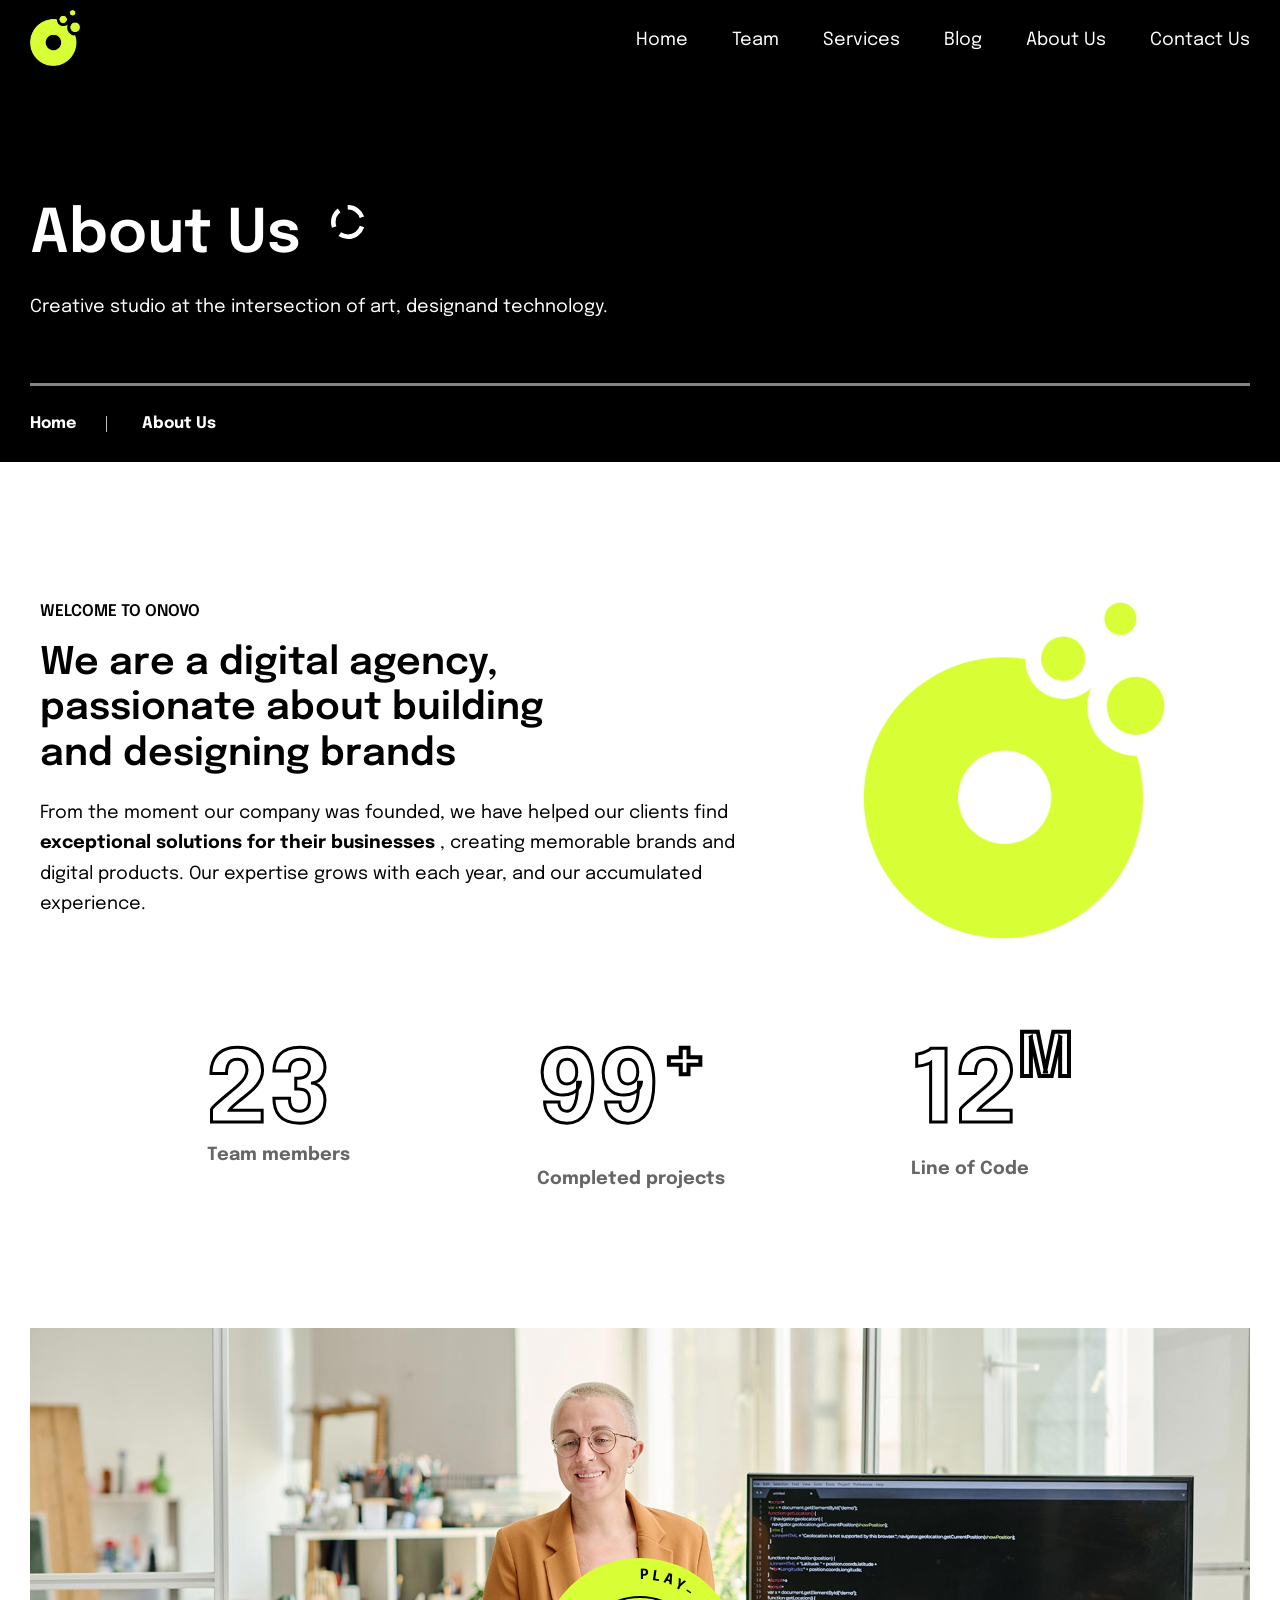
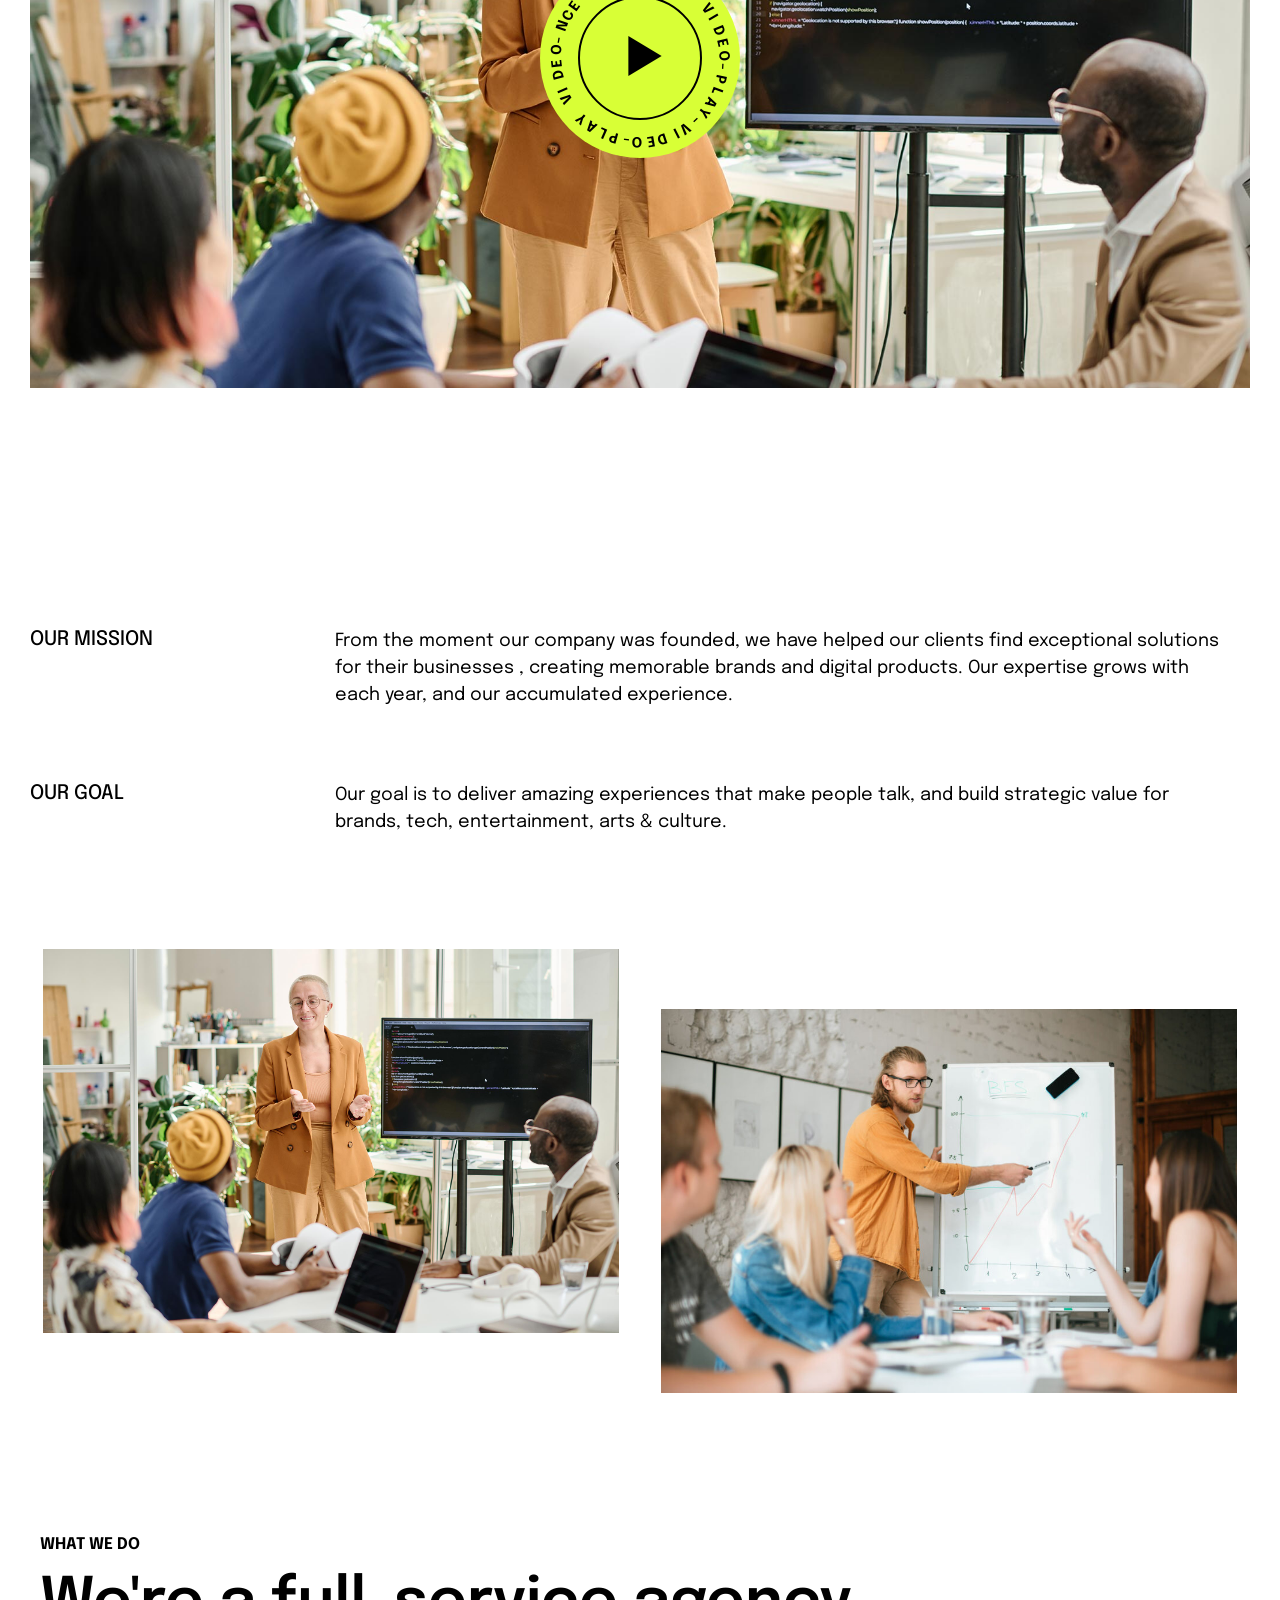
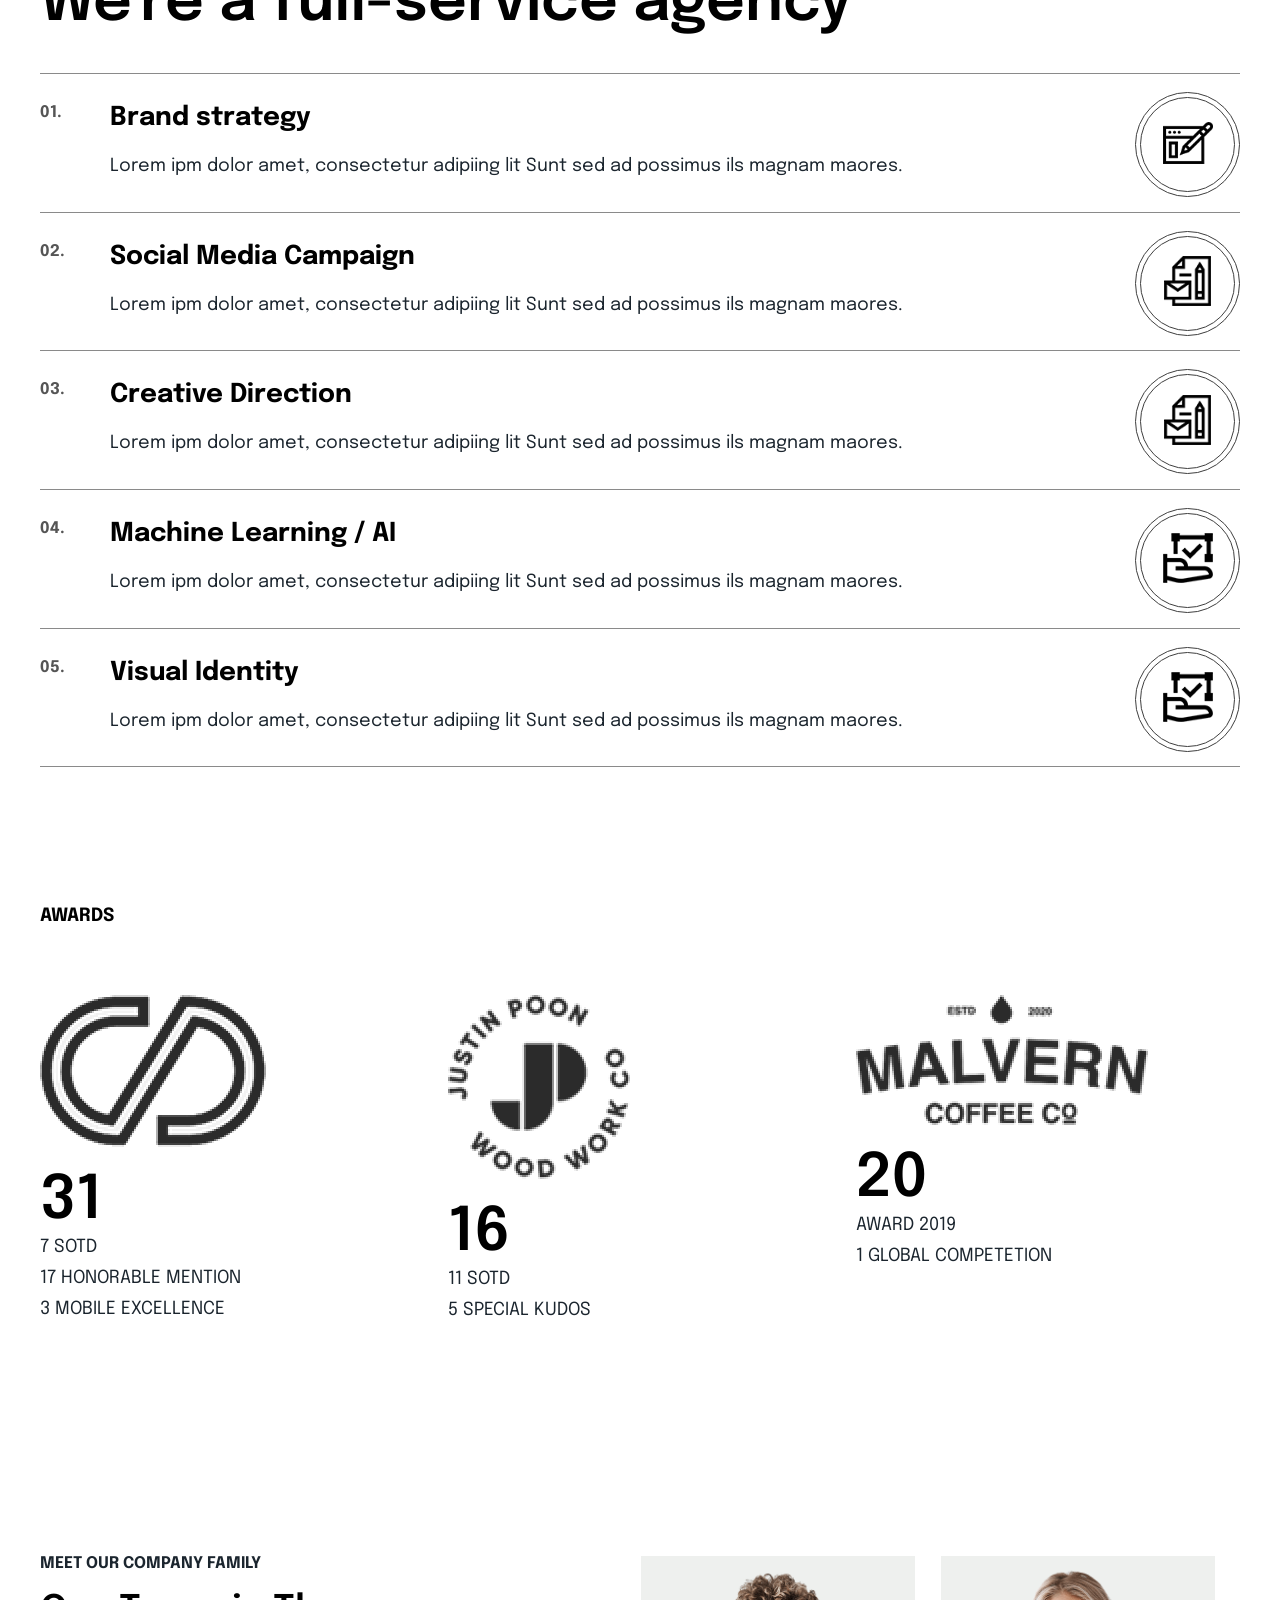
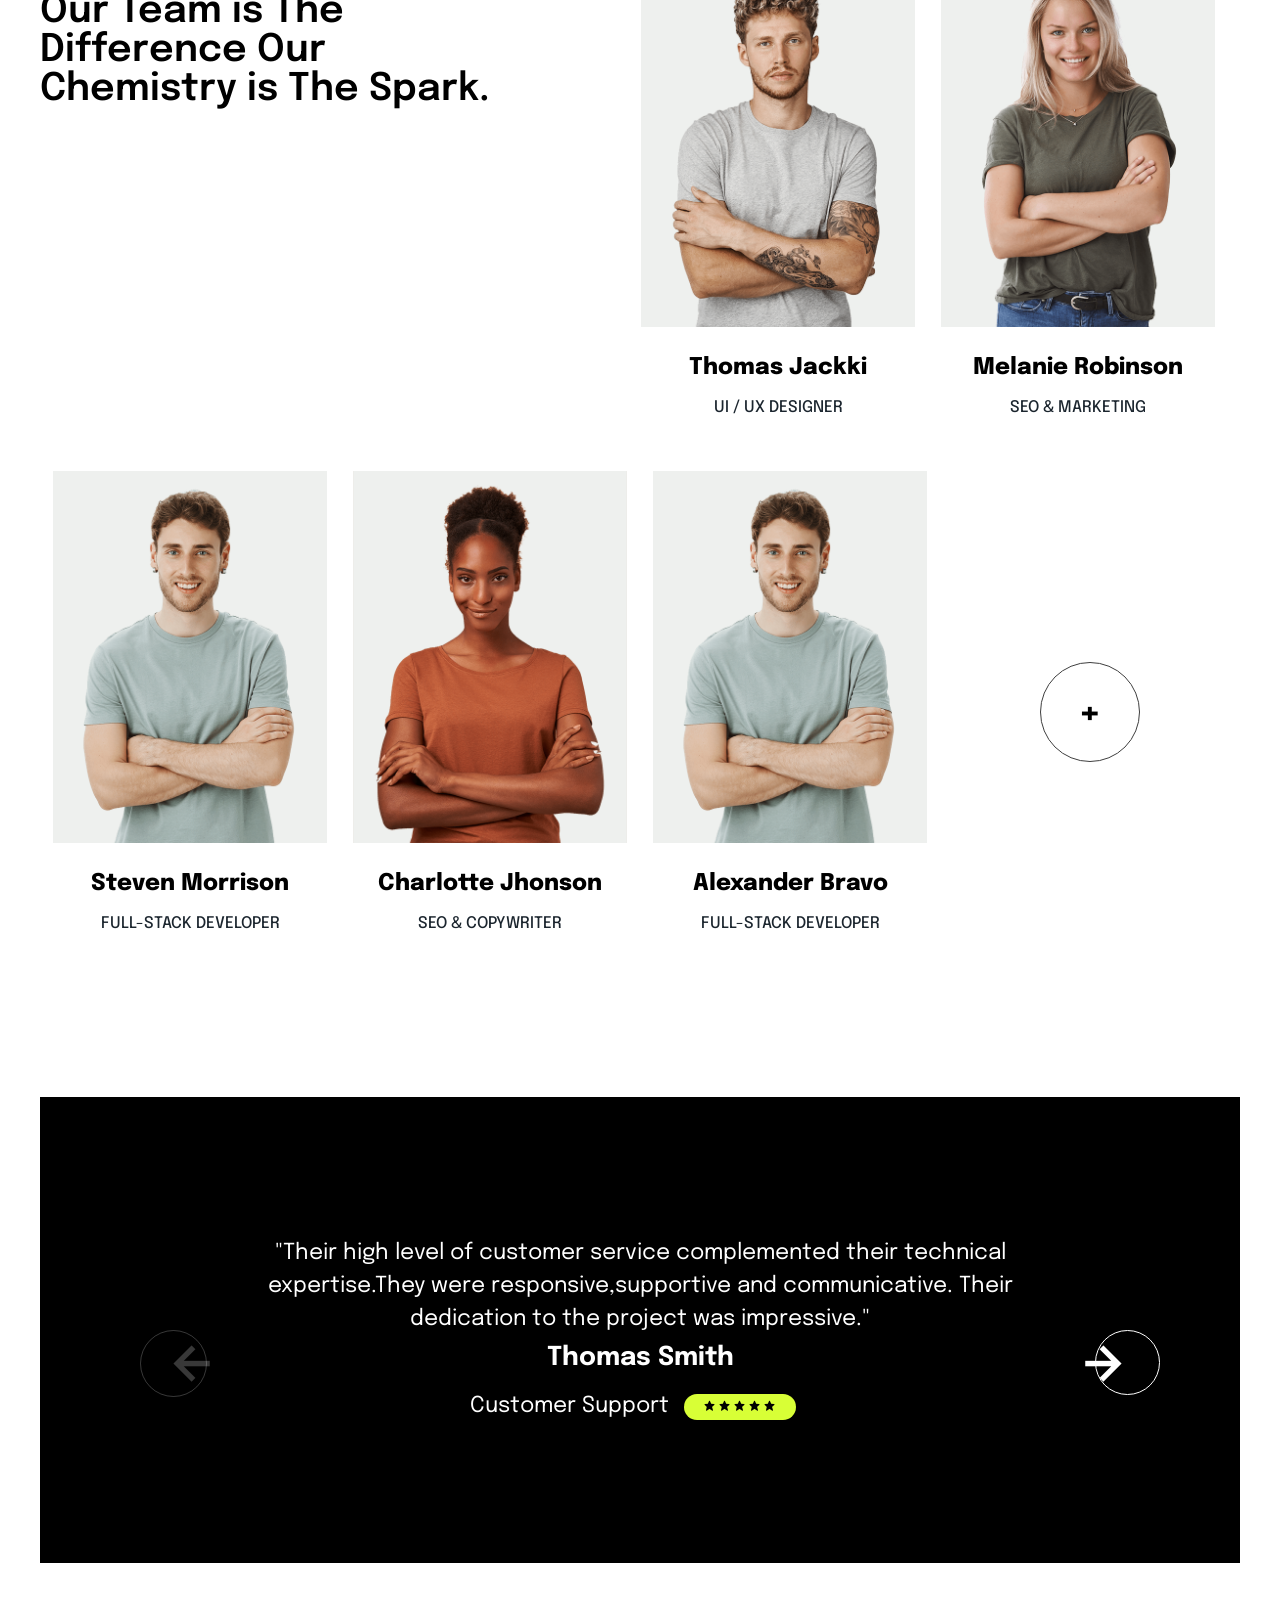
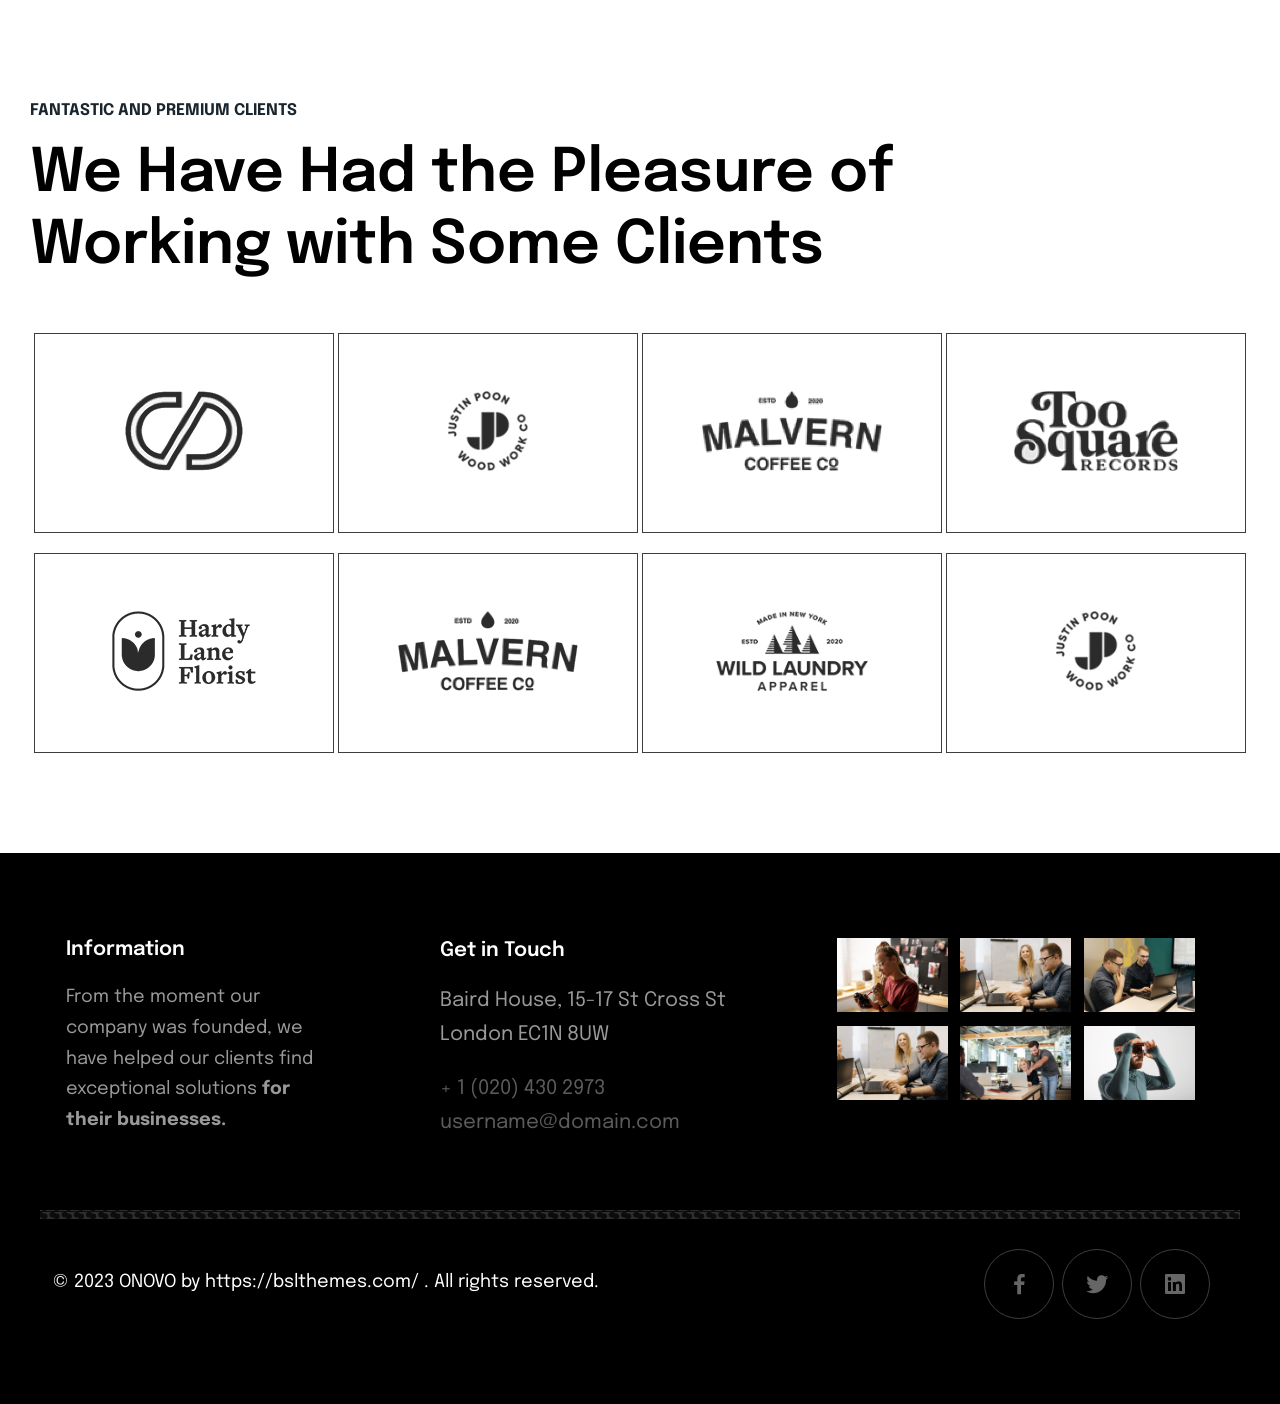
==== commit 6555dbbd: "added files" ====
--- a/pages/about.html
+++ b/pages/about.html
@@ -387,8 +387,7 @@
             <div class="family-content">
                 <div class="family-title">
                     <p>Meet Our Company Family</p>
-                    <h2>Our Team is The Difference.
-                        <br>
+                    <h2>Our Team is The Difference
                         Our Chemistry is The Spark.
                     </h2>
                 </div>
--- a/style.css
+++ b/style.css
@@ -1,3 +1,5 @@
+/* Main CSS */
+
 * {
   margin: 0px;
   padding: 0px;
@@ -5,7 +7,7 @@
   font-family: "Epilogue", sans-serif;
 }
 
-/* ==================== SECTION 1: HEADER / HERO ==================== */
+/* SECTION 1: HEADER / HERO */
 
 .header {
   width: 100%;
@@ -21,7 +23,7 @@
   height: 100vh;
   overflow: hidden;
   object-fit: cover;
-  /* height: 100%; */
+
   position: absolute;
   background-position: center;
   background-repeat: no-repeat;
@@ -41,7 +43,7 @@
   display: flex;
   align-items: center;
   justify-content: space-between;
-  z-index: 10000; 
+  z-index: 10000;
 }
 
 nav .logo-main {
@@ -75,11 +77,7 @@
   transform: scaleX(1);
   width: 100%;
 }
-/* .menu i {
-  font-size: 45px;
-  color: #d8ff36;
-  display: none !important;
-} */
+
 .menuToggle {
   display: none;
 }
@@ -161,16 +159,14 @@
   }
 }
 
-
-/* ==================== END SECTION 1 ==================== */
-/* ==================== SECTION 2: CREATION ==================== */
+/* END SECTION 1 */
+/* SECTION 2: CREATION */
 .creation {
   width: 100%;
   padding-top: 140px;
   padding-bottom: 140px;
   display: flex;
   flex-direction: row;
-  justify-content: center;
   align-items: center;
   flex-wrap: wrap;
   overflow: hidden;
@@ -207,8 +203,6 @@
 .pencil::after {
   content: "";
   position: absolute;
-  left: 1;
-  right: 1;
   width: 400px;
   height: 430px;
   border-radius: 100%;
@@ -216,9 +210,6 @@
   background: #d8ff36;
   transform: scale(0);
   transition: all 0.5s;
-}
-
-.pencil::after {
   animation: pencil 2s ease-out;
 }
 .pencil:hover::after {
@@ -240,13 +231,9 @@
   height: 430px;
   border-radius: 100%;
   z-index: -1;
-  transition: all 0.4s;
   background: #d8ff36;
   transform: scale(0);
   transition: all 0.5s;
-}
-
-.pen::after {
   animation: pen 2s ease-out;
 }
 .pen:hover::after {
@@ -268,25 +255,19 @@
   height: 430px;
   border-radius: 100%;
   z-index: -1;
-  transition: all 0.4s;
   background: #d8ff36;
   transform: scale(0);
   transition: all 0.5s;
-}
-
-.tick::after {
   animation: tick 2s ease-out;
 }
 .tick:hover::after {
   transform: scale(0.9);
 }
 
-
-/* ==================== SECTION 3: ABOUT / AGENCY ==================== */
+/* SECTION 3: ABOUT / AGENCY */
 
 .third {
   padding-left: 30px;
-  max-width: 1320px;
   display: flex;
   max-width: 100%;
 }
@@ -317,7 +298,6 @@
 .left-bottom {
   display: flex;
   flex-direction: row;
-  justify-content: space-between;
   justify-content: flex-start;
 }
 .bt1 h5 {
@@ -350,7 +330,6 @@
   font-weight: 700;
   padding: 17px;
   display: flex;
-  justify-content: center;
   align-items: center;
   justify-content: space-evenly;
   color: #fff;
@@ -380,7 +359,7 @@
 
 .btn1:hover {
   transform: translateY(-10px);
-  /* transform: scale(0); */
+
   background-color: #d1fd1e;
   color: #000;
 }
@@ -450,10 +429,9 @@
   }
 }
 
-
-/* ==================== END SECTION 3 ==================== */
-
-/* ==================== SECTION 4: SERVICES SLIDER ==================== */
+/* END SECTION 3 */
+
+/* SECTION 4: SERVICES SLIDER */
 
 .border {
   border-top: 1px solid #555;
@@ -497,11 +475,9 @@
   }
 }
 
-
-/* ==================== END SECTION 4 ==================== */
-
-/* ==================== SECTION 5: FEATURED PROJECTS ==================== */
-
+/* END SECTION 4 */
+
+/* SECTION 5: FEATURED PROJECTS */
 
 .projects-section {
   width: 100%;
@@ -773,13 +749,10 @@
   width: 470px;
   height: 350px;
   overflow: hidden;
-  position: absolute;
   top: 150px;
   left: 200px;
   background-position: center;
   background-size: cover;
-  filter: blur(15%);
-  position: 50%;
   z-index: 1;
   transform: rotate(-30deg);
   animation: ani-img 15s ease-in-out infinite;
@@ -877,7 +850,6 @@
   width: 100%;
 }
 .row {
-  width: 100%;
   width: auto;
   padding: 30px 0;
   border-top: 1px solid #b8b0b0;
@@ -964,7 +936,6 @@
   font-weight: 700;
   padding: 30px 25px;
   display: flex;
-  justify-content: center;
   align-items: center;
   justify-content: space-evenly;
   color: #fff;
@@ -985,7 +956,6 @@
   font-weight: 700;
   padding: 30px 25px;
   display: flex;
-  justify-content: center;
   align-items: center;
   justify-content: space-evenly;
   color: black;
@@ -1016,10 +986,6 @@
 
 .btn3:hover {
   transition: all 0.3s ease;
-  opacity: 1;
-}
-
-.btn3:hover {
   transform: scale(1);
   opacity: 2;
 }
@@ -1040,10 +1006,9 @@
   line-height: 1;
 }
 
-
-/* ==================== END SECTION 5 ==================== */
-
-/* 6th start */
+/* END SECTION 5 */
+
+/* Experts Start */
 .experts {
   padding-top: 60px;
   padding-bottom: 100px;
@@ -1067,7 +1032,7 @@
 }
 
 .cards-full {
-  /* width: 100%; */
+
   padding-left: 2px;
   padding-right: 2px;
   display: flex;
@@ -1078,7 +1043,6 @@
   display: flex;
   flex-wrap: wrap;
   gap: 20px;
-  justify-content: center;
   justify-content: space-evenly;
 }
 .cards-item {
@@ -1129,7 +1093,7 @@
   font-weight: 400;
 }
 
-/* item down */
+/* Team Card */
 .item-down {
   display: flex;
   align-items: center;
@@ -1159,7 +1123,7 @@
 .letter span {
   background-color: #fff;
   background-size: cover;
-  /* background-position: center; */
+
   overflow: hidden;
   background-clip: text;
 }
@@ -1167,8 +1131,6 @@
 .cards-item::after {
   content: "";
   position: absolute;
-  left: 1;
-  right: 1;
   width: 400px;
   height: 400px;
   border-radius: 100%;
@@ -1177,9 +1139,6 @@
   transform: scale(0);
   transition: all 0.5s;
   transform-origin: center;
-}
-
-.cards-item::after {
   animation: card-item 2s ease-out;
 }
 .cards-item:hover::after {
@@ -1194,8 +1153,6 @@
 .social ul li a::before {
   content: "";
   position: absolute;
-  left: 1;
-  right: 1;
   width: 60px;
   height: 60px;
   border-radius: 100%;
@@ -1203,9 +1160,6 @@
   background-color: black;
   transform: scale(0);
   transition: all 0.4s;
-}
-
-.social ul li a::before {
   animation: social 2s ease;
 }
 .social ul li a:hover::before {
@@ -1215,8 +1169,7 @@
   color: #fff;
 }
 
-
-/* ==================== SECTION 7: TESTIMONIALS ==================== */
+/* SECTION 7: TESTIMONIALS */
 
 .reviews {
   position: relative;
@@ -1227,7 +1180,7 @@
 .star {
   display: flex;
   flex-direction: row;
-  /* flex-wrap: wrap; */
+
 }
 .star-titles {
   width: 50%;
@@ -1328,8 +1281,7 @@
   border-radius: 50%;
 }
 
-
-/* ==================== END SECTION 7 ==================== */
+/* END SECTION 7 */
 .pura {
   padding-left: 30px;
   padding-right: 30px;
@@ -1352,7 +1304,6 @@
   animation: scale-in-hor-left 0.4s cubic-bezier(0.25, 0.46, 0.45, 0.94) both;
 }
 .up-circle {
-  position: absolute;
   width: 200px;
   height: 200px;
   background-color: #d8ff36;
@@ -1403,19 +1354,9 @@
   transform-origin: 0 90px;
 }
 
-@keyframes rotate {
-  0% {
-    transform: rotate(0deg);
-  }
-  100% {
-    transform: rotate(360deg);
-  }
-}
-
-
-/* ==================== END SECTION 8 ==================== */
-
-/* ==================== SECTION 9: COUNTERS ==================== */
+/* END SECTION 8 */
+
+/* SECTION 9: COUNTERS */
 .count {
   padding-bottom: 140px;
   padding-left: 20px;
@@ -1463,10 +1404,9 @@
   line-height: 1;
 }
 
-
-/* ==================== END SECTION 9 ==================== */
-
-/* ==================== SECTION 10: SERVICES / CTA ==================== */
+/* END SECTION 9 */
+
+/* SECTION 10: SERVICES / CTA */
 
 .black {
   padding-bottom: 100px;
@@ -1560,15 +1500,6 @@
   justify-content: center;
   align-items: center;
 }
-.sub-circle1 {
-  right: 0px;
-  top: 70px;
-  width: 120px;
-  height: 120px;
-  position: absolute;
-  background: #d8ff36;
-  border-radius: 100%;
-}
 
 .sub-circle1 {
   right: 0px;
@@ -1618,7 +1549,6 @@
   position: absolute;
   bottom: 0;
   left: 0;
-  display: flex;
   flex-direction: column;
   display: none;
 }
@@ -1639,7 +1569,6 @@
   font-weight: 700;
   padding: 17px;
   display: flex;
-  justify-content: center;
   align-items: center;
   justify-content: space-evenly;
   color: #000;
@@ -1647,7 +1576,7 @@
   border-radius: 45px;
   border: none;
   margin-bottom: 20px;
-  /* position: relative; */
+
   transition: all 0.3s ease;
 }
 
@@ -1681,7 +1610,6 @@
   font-weight: 700;
   padding: 17px;
   display: flex;
-  justify-content: center;
   align-items: center;
   justify-content: space-evenly;
   color: #fff;
@@ -1718,9 +1646,8 @@
   opacity: 1;
 }
 
-
-/* ==================== END SECTION 10 ==================== */
-/* ==================== SECTION 11: BLOG ==================== */
+/* END SECTION 10 */
+/* SECTION 11: BLOG */
 .blog {
   padding-top: 100px;
   padding-bottom: 140px;
@@ -1784,6 +1711,7 @@
 .date {
   margin-top: 20px;
   margin-right: 12px;
+  display: inline-block;
 }
 .date .twenty {
   width: fit-content;
@@ -1794,9 +1722,6 @@
   font-size: 14px;
   font-weight: 700;
 }
-.date {
-  display: inline-block;
-}
 .april h5 {
   font-size: 22px;
   font-weight: 700;
@@ -1821,13 +1746,12 @@
   text-decoration: none;
 }
 
-
-/* ==================== END SECTION 11 ==================== */
-
-/* ==================== SECTION 12: CLIENTS ==================== */
+/* END SECTION 11 */
+
+/* SECTION 12: CLIENTS */
 
 .clients {
-  /* padding-top: 100px; */
+
   padding-left: 30px;
   padding-right: 30px;
   max-width: 1318px;
@@ -1859,7 +1783,7 @@
 .clients-cards1 {
   margin: 10px 0px;
   width: 300px;
-  /* width: 280px; */
+
   height: 200px;
   position: relative;
   overflow: hidden;
@@ -1901,18 +1825,16 @@
   transform: scale(1.5);
 }
 
-
-/*  */
-/* ==================== END SECTION 12 ==================== */
-
-/* ==================== FOOTER ==================== */
+/* END SECTION 12 */
+
+/* Footer */
 footer {
   background: #000;
-  /* position: fixed; */
+
   left: 0;
   bottom: 0;
   width: 100%;
-  /* z-index: 5; */
+
 }
 
 .all-footer {
@@ -1997,7 +1919,7 @@
 .lines {
   margin: 50px 0 30px;
   border-top: 9px solid rgba(255, 255, 255, 0.048);
-  background-image: url(.assets/images/fline.svg);
+  background-image: url(./assets/images/fline.svg);
 }
 .footer-bottom {
   display: flex;
@@ -2054,8 +1976,6 @@
 .social-footer ul li a::before {
   content: "";
   position: absolute;
-  left: 1;
-  right: 1;
   width: 60px;
   height: 60px;
   border-radius: 100%;
@@ -2063,9 +1983,6 @@
   background-color: #d8ff36;
   transform: scale(0);
   transition: all 0.4s;
-}
-
-.social-footer ul li a::before {
   animation: social 2s ease;
 }
 .social-footer ul li a:hover::before {
@@ -2075,10 +1992,7 @@
   color: #000;
 }
 
-
-/* ============================== */
-
-/* About us start */
+/* About Us Start */
 
 .about-head {
   background-color: #000;
@@ -2112,7 +2026,7 @@
   position: absolute;
   left: 0;
   top: 0;
-  /* width: 100%; */
+
   width: 34px;
   height: 100%;
   background-repeat: no-repeat;
@@ -2163,9 +2077,8 @@
   border: none;
 }
 
-
-/* 1st end */
-/* 2nd start */
+/* About Us End */
+/* Services Second Section Start */
 
 .agency {
   padding-bottom: 20px;
@@ -2191,7 +2104,7 @@
 }
 
 .agency-content-left h2 {
-  font-size: 50px;
+  font-size: 38px;
   font-weight: 600;
   line-height: 1.2;
   max-width: 100%;
@@ -2211,12 +2124,11 @@
   max-width: 100%;
 }
 
-
-/* 2rd slide end */
-
-/* 3th slide start/  3rd end */
-
-/* ==================== SECTION 4: SERVICES SLIDER ==================== */
+/* About Us Second Section End */
+
+/* About Us Third Section */
+
+/* SECTION 4: SERVICES SLIDER */
 
 .full-img1 {
   max-width: 100%;
@@ -2234,10 +2146,9 @@
   animation: scale-in-hor-left 0.4s cubic-bezier(0.25, 0.46, 0.45, 0.94) both;
 }
 
-
-/* ==================== END SECTION 4 ==================== */
-
-/* ==================== SECTION 5: FEATURED PROJECTS ==================== */
+/* END SECTION 4 */
+
+/* SECTION 5: FEATURED PROJECTS */
 .mission {
   padding-left: 30px;
   padding-right: 30px;
@@ -2302,8 +2213,7 @@
   line-height: 1.5;
 }
 
-
-/* ==================== SECTION 6: EXPERT TEAM ==================== */
+/* SECTION 6: EXPERT TEAM */
 .two-img {
   padding-top: 100px;
   padding-bottom: 140px;
@@ -2327,9 +2237,8 @@
   max-width: 100%;
 }
 
-
-/* ==================== END SECTION 6 ==================== */
-/* ==================== SECTION 7: TESTIMONIALS ==================== */
+/* END SECTION 6 */
+/* SECTION 7: TESTIMONIALS */
 
 .service-agency {
   max-width: 1318px;
@@ -2428,8 +2337,6 @@
 .service-item-img1::before {
   content: "";
   position: absolute;
-  left: 1;
-  right: 1;
   width: 60px;
   height: 60px;
   border-radius: 100%;
@@ -2437,18 +2344,15 @@
   background-color: #d8ff36;
   transform: scale(0);
   transition: all 0.4s;
-}
-.service-item-img1::before {
   animation: service 2s ease;
 }
 .service-item-img1:hover::before {
   transform: scale(1.8);
 }
 
-
-/* 7th end */
-
-/* 8th start */
+/* Testimonials End */
+
+/* Video Section Start */
 .awards {
   padding-bottom: 140px;
   max-width: 1318px;
@@ -2490,9 +2394,8 @@
   color: #1b252e;
 }
 
-
-/* 8th end */
-/* 9th start */
+/* Video Section End */
+/* Counters Start */
 
 .family {
   padding-top: 60px;
@@ -2525,7 +2428,7 @@
 }
 
 .family-title h2 {
-  font-size: 50px;
+  font-size: 38px;
   font-weight: 600;
   max-width: 100%;
 }
@@ -2546,7 +2449,7 @@
   bottom: 0;
   left: 0;
   width: 100%;
-  /* height: 380px; */
+
   text-align: center;
   line-height: 1;
 }
@@ -2611,8 +2514,6 @@
 .img-social ul li a::before {
   content: "";
   position: absolute;
-  left: 1;
-  right: 1;
   width: 60px;
   height: 60px;
   border-radius: 100%;
@@ -2671,8 +2572,6 @@
 .family-circle::before {
   content: "";
   position: absolute;
-  left: 1;
-  right: 1;
   width: 100px;
   height: 100px;
   border-radius: 100%;
@@ -2685,8 +2584,7 @@
   transform: scale(0.9);
 }
 
-
-/* ==================== END SECTION 9 ==================== */
+/* END SECTION 9 */
 
 .thomas-customer {
   padding-bottom: 140px;
@@ -2759,7 +2657,7 @@
 }
 .arrow i {
   position: absolute;
-  /* left: 20px; */
+
   right: 25px;
   top: 0px;
   font-size: 65px;
@@ -2808,15 +2706,13 @@
   color: black;
 }
 
-
-/* ==================== END SECTION 10 ==================== */
-
-/* 11th end */
-/* ==================== END FOOTER ==================== */
-
-/* ============================================== */
-/* Team start */
-/* ==================== SECTION 4: SERVICES SLIDER ==================== */
+/* END SECTION 10 */
+
+/* Footer Content End */
+/* End Footer */
+
+/* Team Start */
+/* SECTION 4: SERVICES SLIDER */
 .clients1 {
   padding-top: 130px;
   padding-left: 40px;
@@ -2825,13 +2721,11 @@
   padding-bottom: 90px;
 }
 
-
-/* 4th end */
-
-/* ========================================================================= */
-/* Services start */
-/* ==================== END SECTION 1 ==================== */
-/* 2nd start */
+/* Team End */
+
+/* Services Start */
+/* END SECTION 1 */
+/* Services Second Section Start */
 .brand-creation {
   padding-top: 140px;
   padding-bottom: 140px;
@@ -2982,15 +2876,12 @@
   border: 1px solid white;
 }
 
-
-/* 2nd  slide end */
-/* 3rd end */
-
-/* ============================================================= */
+/* Services Second Section End */
+/* Services Third Section End */
 
 /* Blog Start */
 
-/* ==================== SECTION 2: CREATION ==================== */
+/* SECTION 2: CREATION */
 
 .blog-content {
   padding-top: 140px;
@@ -3009,8 +2900,7 @@
   width: 65%;
   max-width: 100%;
   flex: 0 0 auto;
-  /* padding-right: 13px;
-    padding-left: 13px; */
+
 }
 .business-item {
   margin-bottom: 60px;
@@ -3020,7 +2910,7 @@
 .business-item-img {
   margin: 0 0 25px;
   line-height: 1.2;
-  /* position: relative; */
+
 }
 .business-item-img img {
   width: 100%;
@@ -3029,22 +2919,6 @@
   object-fit: cover;
   object-position: center;
   animation: scale-in-hor-left 0.5s ease-in both;
-}
-@keyframes scale-in-hor-left {
-  0% {
-    -webkit-transform: scaleX(0);
-    transform: scaleX(0);
-    -webkit-transform-origin: 0% 0%;
-    transform-origin: 0% 0%;
-    opacity: 1;
-  }
-  100% {
-    -webkit-transform: scaleX(1);
-    transform: scaleX(1);
-    -webkit-transform-origin: 0% 0%;
-    transform-origin: 0% 0%;
-    opacity: 1;
-  }
 }
 .date1 {
   margin-top: 20px;
@@ -3135,7 +3009,7 @@
 .right-bottom {
   padding: 44px;
   border-bottom: 1px solid #b2b2b2;
-  /* border: 1px solid #b2b2b2;/ */
+
 }
 .right-bottom h2 {
   margin-bottom: 30px;
@@ -3263,9 +3137,7 @@
   border-radius: 50px;
 }
 
-
-/* =========================================================== */
-/* contact us */
+/* Contact Us Start */
 
 .contact {
   padding-top: 140px;
@@ -3403,7 +3275,7 @@
   background-color: #fff;
   transform: scaleX(0);
   transition: all 0.4s;
-  /* transform-origin: bottom right; */
+
 }
 .form-right-content ul li a:hover::before {
   transform: scaleX(1);
@@ -3449,9 +3321,6 @@
   background-color: #d8ff36;
   transform: scale(0);
   transition: all 0.4s ease-in-out;
-}
-
-.social-footer1 ul li a::before {
   animation: 2s ease;
 }
 .social-footer1 ul li a:hover::before {
@@ -3460,7 +3329,6 @@
 .social-footer1 a:hover {
   color: #000;
 }
-
 
 iframe {
   width: 100%;
@@ -3470,34 +3338,22 @@
   padding-bottom: 140px;
 }
 
-
-/* ================================================================
-   MOBILE & TABLET RESPONSIVE DESIGN
-*/
+/* Tablet Start */
 
 @media only screen and (max-width: 991px) {
-  html,
-  body {
+
+  html, body {
     width: 100%;
     max-width: 100%;
     overflow-x: hidden;
   }
 
-  img,
-  video,
-  iframe {
+  img, video, iframe {
     max-width: 100%;
   }
 
-  /* --------------------------------------------------------------
-     NAVBAR
-     -------------------------------------------------------------- */
   nav {
     padding: 10px 25px;
-  }
-
-  .menuToggle {
-    display: none;
   }
 
   .menuIcon {
@@ -3544,9 +3400,6 @@
     line-height: 1.35;
   }
 
-  /* --------------------------------------------------------------
-     HOME HERO
-     -------------------------------------------------------------- */
   .header {
     min-height: 720px;
     height: auto;
@@ -3586,9 +3439,6 @@
     margin: 20px 20px 15px 0;
   }
 
-  /* --------------------------------------------------------------
-     CREATION
-     -------------------------------------------------------------- */
   .creation {
     padding: 120px 24px;
     gap: 70px 28px;
@@ -3604,9 +3454,7 @@
     align-content: center;
   }
 
-  .pencil,
-  .pen,
-  .tick {
+  .pencil, .pen, .tick {
     display: flex;
     justify-content: center;
     align-items: center;
@@ -3631,20 +3479,13 @@
     line-height: 1.55;
   }
 
-  /* The existing animated pseudo-elements remain animated; only their
-     responsive box is resized so the circle stays aligned with its item. */
-  .pencil::after,
-  .pen::after,
-  .tick::after {
+  .pencil::after, .pen::after, .tick::after {
     width: 100%;
     height: 100%;
     left: 0;
     right: auto;
   }
 
-  /* --------------------------------------------------------------
-     HOME ABOUT / AGENCY
-     -------------------------------------------------------------- */
   .third {
     width: 100%;
     max-width: 100%;
@@ -3653,8 +3494,7 @@
     flex-wrap: wrap;
   }
 
-  .left,
-  .right {
+  .left, .right {
     width: 100%;
     max-width: 100%;
   }
@@ -3681,23 +3521,15 @@
     gap: 35px;
   }
 
-  .bt1,
-  .bt2 {
+  .bt1, .bt2 {
     width: 100%;
     max-width: 100%;
   }
 
-  /* --------------------------------------------------------------
-     MOVING TEXT
-     -------------------------------------------------------------- */
-  .slider,
-  .border {
+  .slider, .border {
     max-width: 100%;
   }
 
-  /* --------------------------------------------------------------
-     FEATURED PROJECTS
-     -------------------------------------------------------------- */
   .projects-section {
     min-height: auto;
     padding: 70px 30px 60px;
@@ -3729,8 +3561,6 @@
     line-height: 1.18;
   }
 
-  /* Keep the original hover/rotation rules. Only reposition the visual
-     container so the existing effect remains close to its project row. */
   .project-visual {
     width: 100%;
     height: 360px;
@@ -3754,9 +3584,6 @@
     top: 45px;
   }
 
-  /* --------------------------------------------------------------
-     SHOWCASE / ANIMATED IMAGE AREA
-     -------------------------------------------------------------- */
   .showcase {
     padding-left: 30px;
     padding-right: 30px;
@@ -3771,15 +3598,10 @@
     max-height: 74vw;
   }
 
-  .left-01,
-  .left-02,
-  .branding {
+  .left-01, .left-02, .branding {
     max-width: 100%;
   }
 
-  /* --------------------------------------------------------------
-     TEAM / EXPERTS
-     -------------------------------------------------------------- */
   .experts {
     padding-left: 30px;
     padding-right: 30px;
@@ -3794,31 +3616,20 @@
     max-width: none;
   }
 
-  /* --------------------------------------------------------------
-     REVIEWS
-     -------------------------------------------------------------- */
   .reviews {
     padding-left: 30px;
     padding-right: 30px;
   }
 
-  .star-titles,
-  .rating,
-  .star-5 {
+  .star-titles, .rating, .star-5 {
     max-width: 100%;
   }
 
-  /* --------------------------------------------------------------
-     VIDEO / IMAGE SECTION
-     -------------------------------------------------------------- */
-  .pura,
-  .full-img,
-  .full-img1 {
+  .pura, .full-img, .full-img1 {
     max-width: 100%;
   }
 
-  .full-img,
-  .full-img1 {
+  .full-img, .full-img1 {
     min-height: 520px;
     height: auto;
   }
@@ -3828,9 +3639,6 @@
     max-height: 75vw;
   }
 
-  /* --------------------------------------------------------------
-     COUNTERS
-     -------------------------------------------------------------- */
   .count {
     display: flex;
     flex-wrap: wrap;
@@ -3844,9 +3652,6 @@
     width: calc(33.333% - 10px);
   }
 
-  /* --------------------------------------------------------------
-     BLACK CTA / GET IN TOUCH
-     -------------------------------------------------------------- */
   .black {
     height: auto;
     min-height: 650px;
@@ -3918,11 +3723,6 @@
     margin-bottom: 12px;
   }
 
-  /* Existing hover button behavior remains untouched. */
-
-  /* --------------------------------------------------------------
-     HOME BLOG
-     -------------------------------------------------------------- */
   .blog {
     padding-left: 30px;
     padding-right: 30px;
@@ -3937,11 +3737,7 @@
     width: calc(50% - 15px);
   }
 
-  /* --------------------------------------------------------------
-     CLIENTS
-     -------------------------------------------------------------- */
-  .clients,
-  .clients-cards {
+  .clients, .clients-cards {
     padding-left: 30px;
     padding-right: 30px;
   }
@@ -3954,9 +3750,6 @@
     width: calc(33.333% - 20px);
   }
 
-  /* --------------------------------------------------------------
-     INTERNAL PAGE HEADERS / ABOUT PAGE
-     -------------------------------------------------------------- */
   .about-head {
     padding: 170px 30px 35px;
   }
@@ -3981,8 +3774,7 @@
     box-sizing: border-box;
   }
 
-  .agency-content-left,
-  .agency-right {
+  .agency-content-left, .agency-right {
     width: 100%;
     max-width: 100%;
   }
@@ -3991,9 +3783,6 @@
     padding-bottom: 30px;
   }
 
-  /* --------------------------------------------------------------
-     SERVICES PAGE
-     -------------------------------------------------------------- */
   .brand-creation {
     width: 100%;
     max-width: 100%;
@@ -4031,9 +3820,6 @@
     width: calc(50% - 15px);
   }
 
-  /* --------------------------------------------------------------
-     TEAM PAGE
-     -------------------------------------------------------------- */
   .family {
     width: 100%;
     max-width: 100%;
@@ -4050,15 +3836,11 @@
     max-width: none;
   }
 
-  .img1-img,
-  .img1-img img {
+  .img1-img, .img1-img img {
     max-width: 100%;
     height: auto;
   }
 
-  /* --------------------------------------------------------------
-     BLOG PAGE
-     -------------------------------------------------------------- */
   .blog-content {
     width: 100%;
     max-width: 100%;
@@ -4066,8 +3848,7 @@
     box-sizing: border-box;
   }
 
-  .business-left,
-  .business-right {
+  .business-left, .business-right {
     width: 100%;
     max-width: 100%;
   }
@@ -4085,9 +3866,6 @@
     max-width: 100%;
   }
 
-  /* --------------------------------------------------------------
-     CONTACT PAGE
-     -------------------------------------------------------------- */
   .contact {
     width: 100%;
     max-width: 100%;
@@ -4101,14 +3879,12 @@
     gap: 35px;
   }
 
-  .form-left,
-  .form-right {
+  .form-left, .form-right {
     width: 100%;
     max-width: 100%;
   }
 
-  .form-1 input,
-  .form-1 textarea {
+  .form-1 input, .form-1 textarea {
     width: 100%;
     max-width: 100%;
     box-sizing: border-box;
@@ -4119,9 +3895,6 @@
     max-width: 100%;
   }
 
-  /* --------------------------------------------------------------
-     FOOTER
-     -------------------------------------------------------------- */
   .all-footer {
     width: 100%;
     max-width: 100%;
@@ -4135,9 +3908,7 @@
     gap: 35px 0;
   }
 
-  .footer-left,
-  .footer-middle,
-  .footer-right {
+  .footer-left, .footer-middle, .footer-right {
     width: 50%;
     max-width: 100%;
   }
@@ -4161,12 +3932,15 @@
     width: 100%;
     max-width: 100%;
   }
-}
+
+}
+
+/* Tablet End */
+
+/* Mobile Start */
 
 @media only screen and (max-width: 767px) {
-  /* --------------------------------------------------------------
-     NAVBAR
-     -------------------------------------------------------------- */
+
   nav {
     padding: 10px 18px;
   }
@@ -4178,13 +3952,10 @@
   }
 
   nav ul li a {
+    padding: 10px 4px;
     min-height: 44px;
-    padding: 10px 4px;
-  }
-
-  /* --------------------------------------------------------------
-     HERO
-     -------------------------------------------------------------- */
+  }
+
   .header {
     min-height: 680px;
     padding: 100px 22px 85px;
@@ -4199,9 +3970,6 @@
     line-height: 1.55;
   }
 
-  /* --------------------------------------------------------------
-     CREATION — single-column mobile layout
-     -------------------------------------------------------------- */
   .creation {
     padding: 90px 16px;
     gap: 0px;
@@ -4228,9 +3996,45 @@
     line-height: 1.5;
   }
 
-  /* --------------------------------------------------------------
-     PROJECTS
-     -------------------------------------------------------------- */
+  .third {
+    padding: 0 22px;
+    display: block;
+    overflow: hidden;
+  }
+
+  .sucess {
+    gap: 10px;
+    width: 100%;
+    display: flex;
+    flex-direction: column;
+    justify-content: flex-start;
+  }
+
+  .title2 {
+    font-size: 48px;
+    line-height: 1.08;
+    max-width: 100%;
+    padding-bottom: 30px;
+    font-weight: 600;
+  }
+
+  .number {
+    width: 300px;
+    height: 300px;
+    flex-shrink: 0;
+  }
+
+  .left-bottom {
+    gap: 30px;
+    width: 100%;
+    flex-direction: column;
+    justify-content: flex-start;
+  }
+
+  .bt1, .bt2 {
+    margin-left: 0;
+  }
+
   .projects-section {
     padding: 60px 22px 50px;
   }
@@ -4247,7 +4051,6 @@
 
   .project-category {
     width: 100px;
-    font-size: 14px;
     line-height: 1.3;
   }
 
@@ -4264,7 +4067,6 @@
   .project-green-circle {
     width: min(280px, 74vw);
     height: min(280px, 74vw);
-    left: 50%;
     margin-left: -35%;
   }
 
@@ -4272,13 +4074,10 @@
     width: min(310px, 82vw);
     height: min(230px, 61vw);
     left: 50%;
+    top: 40px;
     margin-left: -41%;
-    top: 40px;
-  }
-
-  /* --------------------------------------------------------------
-     SHOWCASE
-     -------------------------------------------------------------- */
+  }
+
   .showcase {
     padding-left: 20px;
     padding-right: 20px;
@@ -4294,634 +4093,16 @@
     height: min(260px, 70vw);
   }
 
-  /* --------------------------------------------------------------
-     TEAM / REVIEWS
-     -------------------------------------------------------------- */
-  .experts,
+  .cards-item {
+    width: 100%;
+  }
+
   .reviews {
-    padding-left: 22px;
-    padding-right: 22px;
-  }
-
-  .cards-item {
-    width: 100%;
-  }
-
-  /* --------------------------------------------------------------
-     COUNTERS
-     -------------------------------------------------------------- */
-  .count {
-    padding-left: 114px;
-    padding-right: 22px;
-  }
-
-  .count > div {
-    width: calc(50% - 8px);
-  }
-
-  /* --------------------------------------------------------------
-     CTA
-     -------------------------------------------------------------- */
-  .black {
-    padding-left: 0;
-    padding-right: 0;
-    padding-bottom: 0;
-  }
-
-  .black-img {
-    min-height: 820px;
-    padding: 80px 22px 55px;
-  }
-
-  .content-left {
-    padding-bottom: 5px;
-  }
-
-  .content-left p {
-    font-size: 15px;
-  }
-
-  .content-left h2 {
-    font-size: clamp(37px, 10vw, 50px);
-    padding-bottom: 25px;
-  }
-
-  .email a {
-    font-size: clamp(23px, 7vw, 32px);
-    line-height: 1.15;
-  }
-
-  .email p {
-    font-size: 16px;
-    line-height: 1.6;
-  }
-
-  .content-right {
-    min-height: 470px;
-  }
-
-  .right-img {
-    width: min(330px, calc(100vw - 42px));
-    height: min(330px, calc(100vw - 42px));
-  }
-
-  .right-img .btn4 {
-    width: min(220px, calc(100vw - 90px));
-    height: 58px;
-    font-size: 13px;
-    margin-bottom: 9px;
-  }
-
-  /* Keep decorative circles using the existing animation; only move the
-     containing CTA artwork into the mobile flow. */
-
-  /* --------------------------------------------------------------
-     HOME BLOG / CLIENTS
-     -------------------------------------------------------------- */
-  .blog {
-    padding-left: 22px;
-    padding-right: 22px;
-  }
-
-  .blog-cards1 {
-    width: 100%;
-  }
-
-  .clients,
-  .clients-cards {
-    padding-left: 22px;
-    padding-right: 22px;
-  }
-
-  .clients-cards1 {
-    width: calc(50% - 10px);
-  }
-
-  /* --------------------------------------------------------------
-     INTERNAL PAGES
-     -------------------------------------------------------------- */
-  .about-head {
-    padding: 140px 22px 30px;
-  }
-
-  .about-title {
-    font-size: clamp(40px, 10vw, 52px);
-  }
-
-  .about-subtitle {
-    font-size: 18px;
-    line-height: 1.55;
-  }
-
-  .agency,
-  .brand-creation,
-  .family,
-  .blog-content,
-  .contact {
-    padding-left: 22px;
-    padding-right: 22px;
-  }
-
-  .creation-card1,
-  .service-item1,
-  .family-img1 {
-    width: 100%;
-  }
-
-  .service-agency {
-    padding-left: 22px;
-    padding-right: 22px;
-  }
-
-  .business-left,
-  .business-right,
-  .form-left,
-  .form-right {
-    width: 100%;
-  }
-
-  /* --------------------------------------------------------------
-     FOOTER
-     -------------------------------------------------------------- */
-  .all-footer {
-    padding: 60px 22px;
-  }
-
-  .footer-left,
-  .footer-middle,
-  .footer-right {
-    width: 100%;
-  }
-
-  .footer-img1 {
-    width: calc(50% - 5px);
-  }
-}
-
-@media only screen and (max-width: 575px) {
-  .header {
-    min-height: 660px;
-  }
-
-  .content h1 {
-    font-size: clamp(40px, 12vw, 54px);
-  }
-
-  .subtitle {
-    font-size: 17px;
-  }
-
-  .creation {
-    padding-top: 35px;
-    padding-bottom: 65px;
-  }
-
-  .circle {
-    width: min(330px, calc(100vw - 30px));
-    min-height: min(330px, calc(100vw - 30px));
-    padding: 34px 20px;
-  }
-
-  .circle img {
-    width: 50px;
-  }
-
-  .circle h5 {
-    font-size: clamp(32px, 10vw, 43px);
-  }
-
-  .circle p {
-    max-width: 265px;
-    font-size: 14.5px;
-  }
-
-  .project-visual {
-    height: 290px;
-  }
-
-  .project-green-circle {
-    width: min(250px, 72vw);
-    height: min(250px, 72vw);
-    margin-left: -34%;
-  }
-
-  .project-image {
-    width: min(290px, 82vw);
-    height: min(215px, 61vw);
-    margin-left: -41%;
-    top: 36px;
-  }
-
-  .count > div {
-    width: 100%;
-  }
-
-  .black-img {
-    min-height: 800px;
-  }
-
-  .content-right {
-    min-height: 430px;
-  }
-
-  .right-img {
-    width: min(305px, calc(100vw - 30px));
-    height: min(305px, calc(100vw - 30px));
-  }
-
-  .right-img .btn4 {
-    width: min(210px, calc(100vw - 75px));
-    height: 54px;
-    font-size: 12px;
-  }
-
-  .clients-cards1 {
-    width: 100%;
-  }
-
-  .footer-img1 {
-    width: calc(50% - 5px);
-  }
-}
-
-@media only screen and (max-width: 479px) {
-  nav {
-    padding-left: 13px;
-    padding-right: 13px;
-  }
-
-  nav .logo-main {
-    width: 42px;
-  }
-
-  .menuIcon {
-    font-size: 36px;
-  }
-
-  .list {
-    right: 13px;
-    width: 220px;
-    max-width: calc(100vw - 26px);
-  }
-
-  nav ul li a {
-    min-height: 44px;
-    font-size: 16px;
-  }
-
-  .header {
     padding-left: 16px;
     padding-right: 16px;
-  }
-
-  .circle {
-    width: min(355px, calc(100vw - 24px));
-    min-height: min(329px, calc(100vw - 24px));
-    padding-left: 16px;
-    padding-right: 16px;
-  }
-
-  .circle p {
-    max-width: 250px;
-    font-size: 14px;
-  }
-
-  .project-name {
-    font-size: 20px;
-  }
-
-  .project-category {
-    width: 92px;
-  }
-
-  .project-visual {
-    height: 275px;
-  }
-
-  .project-green-circle {
-    width: min(235px, 70vw);
-    height: min(235px, 70vw);
-    margin-left: -32%;
-  }
-
-  .project-image {
-    width: min(280px, 82vw);
-    height: min(208px, 61vw);
-  }
-
-  .black-img {
-    padding-left: 16px;
-    padding-right: 16px;
-  }
-
-  .content-left h2 {
-    font-size: clamp(35px, 10vw, 46px);
-  }
-
-  .email a {
-    font-size: clamp(21px, 7vw, 28px);
-  }
-
-  .right-img {
-    width: min(292px, calc(100vw - 24px));
-    height: min(292px, calc(100vw - 24px));
-  }
-
-  .right-img .btn4 {
-    width: min(205px, calc(100vw - 65px));
-    height: 52px;
-    font-size: 11.5px;
-  }
-
-  .about-head,
-  .agency,
-  .brand-creation,
-  .family,
-  .contact,
-  .blog-content {
-    padding-left: 16px;
-    padding-right: 16px;
-  }
-
-  .about-title {
-    font-size: clamp(36px, 10vw, 48px);
-  }
-}
-
-/* =========================================================
-   FINAL MOBILE RESPONSIVE FIXES
-   ONLY THE SECTIONS REQUESTED:
-   1) WELCOME TO ONOVO / ABOUT
-   2) TESTIMONIALS
-   3) IMAGE / VIDEO
-   4) COUNTERS
-   All original CSS above is preserved unchanged.
-   ========================================================= */
-
-
-/* =========================================================
-   1) WELCOME TO ONOVO / ABOUT SECTION
-   ========================================================= */
-
-@media only screen and (max-width: 767px) {
-
-  .third {
-    width: 100%;
-    max-width: 100%;
-    padding: 0 22px;
-    display: block;
-    overflow: hidden;
-  }
-
-  .left {
-    width: 100%;
-    max-width: 100%;
-    display: flex;
-    flex-direction: column;
-  }
-
-  .p1 {
-    margin: 0 0 28px;
-    font-size: 20px;
-    line-height: 1.2;
-    font-weight: 700;
-  }
-
-  .title2 {
-    width: 100%;
-    max-width: 100%;
-    padding-bottom: 30px;
-    font-size: 48px;
-    font-weight: 600;
-    line-height: 1.08;
-  }
-
-  .title2 span {
-    display: inline;
-  }
-
-  .sucess {
-    width: 100%;
-    display: flex;
-    flex-direction: column;
-    align-items: center;
-    justify-content: flex-start;
-    gap: 10px;
-  }
-
-  .right {
-    width: 100%;
-    max-width: 100%;
-    margin: 0 0 28px;
-    display: flex;
-    justify-content: center;
-    align-items: center;
-  }
-
-  .number {
-    width: 300px;
-    height: 300px;
-    margin: 0 auto;
-    flex-shrink: 0;
-  }
-
-  .number::before {
-    left: 40px;
-    top: 40px;
-    right: 40px;
-    bottom: 40px;
-  }
-
-  .num14 {
-    font-size: 88px;
-    top: 7px;
-  }
-
-  .circle-motion {
-    width: 90%;
-    height: 90%;
-    font-size: 14px;
-  }
-
-  .circle-motion span {
-    transform-origin: 0 133px;
-  }
-
-  .left-bottom {
-    width: 100%;
-    display: flex;
-    flex-direction: column;
-    justify-content: flex-start;
-    gap: 30px;
-  }
-
-  .bt1,
-  .bt2 {
-    width: 100%;
-    max-width: 100%;
-    margin-left: 0;
-  }
-
-  .bt1 h5,
-  .bt2 h5 {
-    font-size: 24px;
-    line-height: 1.2;
-    margin: 0 0 24px;
-  }
-
-  .bt1 p,
-  .bt2 p {
-    width: 100%;
-    max-width: 100%;
-    font-size: 18px;
-    line-height: 1.7;
-    margin: 0;
-  }
-
-  .btn1 {
-    width: 240px;
-    height: 65px;
-    margin-top: 30px;
-    margin-bottom: 20px;
-    font-size: 17px;
-  }
-}
-
-
-/* =========================================================
-   2) TESTIMONIALS
-   ========================================================= */
-
-@media only screen and (max-width: 767px) {
-
-  .reviews {
-    width: 100%;
-    padding-left: 16px;
-    padding-right: 16px;
+    width: 100%;
     padding-bottom: 90px;
     overflow: hidden;
-  }
-
-  .reviews .star {
-    width: 100%;
-    display: flex;
-    flex-direction: column;
-  }
-
-  .reviews .star-titles {
-    width: 100%;
-    max-width: 100%;
-  }
-
-  .reviews .star-titles h2 {
-    font-size: clamp(38px, 9vw, 46px);
-    line-height: 1.1;
-    padding-bottom: 28px;
-    white-space: nowrap;
-  }
-
-  .reviews .rating {
-    width: 100%;
-    display: flex;
-    flex-direction: row;
-    align-items: center;
-    gap: 0;
-    flex-wrap: nowrap;
-  }
-
-  .reviews .rating p {
-    flex-shrink: 0;
-    font-size: 26px;
-    line-height: 1;
-    margin: 0;
-  }
-
-  .reviews .rating .stars-4 {
-    flex-shrink: 0;
-    margin: 0 7px;
-    padding: 0 18px;
-    height: 32px;
-    line-height: 34px;
-    font-size: 12px;
-    white-space: nowrap;
-  }
-
-  .reviews .rating .rate {
-    font-size: clamp(18px, 4vw, 22px);
-    line-height: 1.2;
-    white-space: nowrap;
-  }
-
-  .reviews .star-5 {
-    width: 100%;
-    max-width: 100%;
-    padding-left: 36px;
-    padding-right: 5px;
-    margin-top: 68px;
-    border-left: 1px solid #000;
-  }
-
-  .reviews .star-5 h3 {
-    font-size: clamp(20px, 4.8vw, 25px);
-    line-height: 1.7;
-    margin-bottom: 22px;
-    width: 100%;
-  }
-
-  .reviews .star-5 .smith {
-    display: block;
-    margin: 0 0 8px;
-    font-size: clamp(25px, 6vw, 30px);
-    line-height: 1.2;
-  }
-
-  .reviews .sup {
-    margin-top: 0;
-    display: flex;
-    flex-direction: column;
-    align-items: flex-start;
-    gap: 10px;
-  }
-
-  .reviews .sup p {
-    font-size: 19px;
-    line-height: 1.2;
-    margin: 0;
-  }
-
-  .reviews .sup .stars-4 {
-    margin: 0;
-    padding: 0 20px;
-    height: 31px;
-    line-height: 33px;
-  }
-}
-
-
-/* =========================================================
-   3) IMAGE / VIDEO SECTION
-   ========================================================= */
-
-@media only screen and (max-width: 767px) {
-
-  .pura {
-    width: 100%;
-    height: auto;
-    padding: 60px 26px 70px;
-    overflow: hidden;
-  }
-
-  .full-img {
-    width: 100%;
-    height: 335px;
-    min-height: 335px;
-    background-size: cover;
-    background-position: center;
-    background-repeat: no-repeat;
-
-    display: flex;
-    justify-content: center;
-    align-items: center;
   }
 
   .up-circle {
@@ -4929,44 +4110,13 @@
     height: 145px;
   }
 
-  .up-circle::before {
-    width: 90px;
-    height: 90px;
-  }
-
-  .up-circle .play {
-    font-size: 58px;
-    margin-top: 5px;
-    margin-left: 5px;
-  }
-
-  .circle-motion1 {
-    width: 90%;
-    height: 90%;
-    font-size: 11px;
-  }
-
-  .circle-motion1 span {
-    transform-origin: 0 65px;
-  }
-}
-
-
-/* =========================================================
-   4) COUNTERS
-   ========================================================= */
-
-@media only screen and (max-width: 767px) {
-
   .count {
-    width: 100%;
-    padding: -1px 26px 80px;
-
-    display: flex;
+    justify-content: flex-start;
+    gap: 45px;
+    width: 100%;
+    padding: 0 26px 80px;
     flex-direction: column;
     align-items: flex-start;
-    justify-content: flex-start;
-    gap: 45px;
   }
 
   .count > div {
@@ -4974,119 +4124,62 @@
     text-align: left;
   }
 
-  .num-after {
-    width: 100%;
-    display: flex;
-    align-items: center;
-    justify-content: flex-start;
-  }
-
-  .count-num {
-    font-size: 100px;
-    line-height: 1;
-  }
-
-  .m1 {
-    font-size: 60px;
-    margin-bottom: 0;
-  }
-
-  .team {
-    font-size: 18px;
-    margin-top: 10px;
-    margin-bottom: 0;
-    line-height: 1.2;
-  }
-}
-
-/* =========================================================
-   FINAL MOBILE CTA FIX - ONLY RESPONSIVE MEDIA QUERY
-   ========================================================= */
-
-@media only screen and (max-width: 767px) {
-
   .black {
-    width: 100%;
-    height: auto;
     min-height: 0;
     padding: 0;
+    width: 100%;
   }
 
   .black-img {
-    position: relative;
-    inset: auto;
-    width: 100%;
     min-height: 683px;
     padding: 50px 22px 45px;
-    box-sizing: border-box;
+    width: 100%;
     background-size: cover;
     background-position: center;
   }
 
   .black-content {
-    width: 100%;
-    max-width: 100%;
-    display: flex;
     flex-direction: column;
   }
 
   .content-left {
-    width: 100%;
     padding: 0;
     margin: 0;
   }
 
-  .content-left p {
-    font-size: 15px;
-    line-height: 1.2;
-    margin: 0 0 5px;
-  }
-
   .content-left h2 {
+    font-size: 34px;
+    line-height: 1.08;
     width: 100%;
     padding: 0 0 28px;
     margin: 0;
-    font-size: 34px;
-    line-height: 1.08;
-  }
-
-  .email {
-    width: 100%;
   }
 
   .email a {
+    font-size: 21px;
     display: block;
     width: 100%;
-    font-size: 21px;
     line-height: 1.2;
-    white-space: nowrap;
+    white-space: normal;
+    overflow-wrap: anywhere;
   }
 
   .email p {
+    font-size: 16px;
     margin: 18px 0 0;
-    font-size: 16px;
-    line-height: 1.6;
   }
 
   .content-right {
-    width: 100%;
-    height: auto;
     min-height: 360px;
+    align-items: flex-start;
     margin: 0;
-    position: relative;
-    display: flex;
-    justify-content: center;
-    align-items: flex-start;
   }
 
   .right-img {
-    position: relative;
-    right: auto;
-    bottom: auto;
     width: 292px;
     height: 292px;
+    flex: 0 0 292px;
     margin-top: 55px;
-    flex: 0 0 292px;
     background-size: contain;
     background-position: center;
     background-repeat: no-repeat;
@@ -5095,28 +4188,6 @@
     align-items: flex-start;
   }
 
-  .sub-circle1 {
-    right: 0;
-    top: 35px;
-    width: 58px;
-    height: 58px;
-  }
-
-  .sub-circle2 {
-    right: 78px;
-    top: 0;
-    width: 42px;
-    height: 42px;
-  }
-
-  .sub-circle3 {
-    right: 25px;
-    top: 0;
-    width: 27px;
-    height: 27px;
-  }
-
-  /* Four social buttons: force one vertical column */
   .right-img .design1 {
     width: 100%;
     padding: 0;
@@ -5131,24 +4202,10 @@
     z-index: 10;
   }
 
-  .right-img .design1 .btn-effect1 {
-    width: 100%;
-    height: 62px;
-    margin: 0 0 9px;
-    padding: 0;
-    position: relative;
-    display: flex;
-    justify-content: center;
-  }
-
-  .right-img .design1 .btn-effect1:last-child {
-    margin-bottom: 0;
-  }
-
   .right-img .btn4 {
-    position: relative;
     width: 244px;
     height: 62px;
+    position: relative;
     min-width: 244px;
     margin: 0;
     padding: 10px 22px;
@@ -5160,6 +4217,377 @@
     justify-content: center;
     gap: 12px;
     z-index: 2;
+  }
+
+  .blog {
+    padding-left: 22px;
+    padding-right: 22px;
+  }
+
+  .blog-cards1 {
+    width: 100%;
+  }
+
+  .clients, .clients-cards {
+    padding-left: 22px;
+    padding-right: 22px;
+  }
+
+  .clients-cards1 {
+    width: calc(50% - 10px);
+  }
+
+  .about-head {
+    padding: 140px 22px 30px;
+  }
+
+  .about-title {
+    font-size: clamp(40px, 10vw, 52px);
+  }
+
+  .about-subtitle {
+    font-size: 18px;
+    line-height: 1.55;
+  }
+
+  .service-agency {
+    padding-left: 22px;
+    padding-right: 22px;
+  }
+
+  .all-footer {
+    padding: 45px 64px 55px;
+  }
+
+  .footer-content {
+    flex-wrap: nowrap;
+    gap: 0;
+    width: 100%;
+    flex-direction: column;
+  }
+
+  .footer-left, .footer-middle, .footer-right {
+    width: 100%;
+  }
+
+  .footer-img {
+    width: 100%;
+    justify-content: space-between;
+    align-items: flex-start;
+  }
+
+  .footer-img1 {
+    width: calc(33.333333% - 7px);
+    margin: 0;
+    padding: 0;
+    max-width: none;
+  }
+
+  .footer-img1 img {
+    display: block;
+    max-width: 100%;
+    object-fit: cover;
+  }
+
+  .footer-bottom {
+    display: flex;
+    flex-direction: column;
+    flex-wrap: nowrap;
+    justify-content: flex-start;
+    align-items: center;
+    margin: 0;
+  }
+
+  .experts, .reviews {
+    padding-left: 22px;
+    padding-right: 22px;
+  }
+
+  .agency, .brand-creation, .family, .blog-content, .contact {
+    padding-left: 22px;
+    padding-right: 22px;
+  }
+
+  .creation-card1, .service-item1, .family-img1 {
+    width: 100%;
+  }
+
+  .business-left, .business-right, .form-left, .form-right {
+    width: 100%;
+  }
+
+  .left {
+    width: 100%;
+    max-width: 100%;
+    display: flex;
+    flex-direction: column;
+  }
+
+  .p1 {
+    margin: 0 0 28px;
+    font-size: 20px;
+    line-height: 1.2;
+    font-weight: 700;
+  }
+
+  .title2 span {
+    display: inline;
+  }
+
+  .right {
+    width: 100%;
+    max-width: 100%;
+    margin: 0 0 28px;
+    display: flex;
+    justify-content: center;
+    align-items: center;
+  }
+
+  .number::before {
+    left: 40px;
+    top: 40px;
+    right: 40px;
+    bottom: 40px;
+  }
+
+  .num14 {
+    font-size: 88px;
+    top: 7px;
+  }
+
+  .circle-motion {
+    width: 90%;
+    height: 90%;
+    font-size: 14px;
+  }
+
+  .circle-motion span {
+    transform-origin: 0 133px;
+  }
+
+  .bt1 h5, .bt2 h5 {
+    font-size: 24px;
+    line-height: 1.2;
+    margin: 0 0 24px;
+  }
+
+  .bt1 p, .bt2 p {
+    width: 100%;
+    max-width: 100%;
+    font-size: 18px;
+    line-height: 1.7;
+    margin: 0;
+  }
+
+  .btn1 {
+    width: 240px;
+    height: 65px;
+    margin-top: 30px;
+    margin-bottom: 20px;
+    font-size: 17px;
+  }
+
+  .reviews .star {
+    width: 100%;
+    display: flex;
+    flex-direction: column;
+  }
+
+  .reviews .star-titles {
+    width: 100%;
+    max-width: 100%;
+  }
+
+  .reviews .star-titles h2 {
+    font-size: clamp(38px, 9vw, 46px);
+    line-height: 1.1;
+    padding-bottom: 28px;
+    white-space: nowrap;
+  }
+
+  .reviews .rating {
+    width: 100%;
+    display: flex;
+    flex-direction: row;
+    align-items: center;
+    gap: 0;
+    flex-wrap: nowrap;
+  }
+
+  .reviews .rating p {
+    flex-shrink: 0;
+    font-size: 26px;
+    line-height: 1;
+    margin: 0;
+  }
+
+  .reviews .rating .stars-4 {
+    flex-shrink: 0;
+    margin: 0 7px;
+    padding: 0 18px;
+    height: 32px;
+    line-height: 34px;
+    font-size: 12px;
+    white-space: nowrap;
+  }
+
+  .reviews .rating .rate {
+    font-size: clamp(18px, 4vw, 22px);
+    line-height: 1.2;
+    white-space: nowrap;
+  }
+
+  .reviews .star-5 {
+    width: 100%;
+    max-width: 100%;
+    padding-left: 36px;
+    padding-right: 5px;
+    margin-top: 68px;
+    border-left: 1px solid #000;
+  }
+
+  .reviews .star-5 h3 {
+    font-size: clamp(20px, 4.8vw, 25px);
+    line-height: 1.7;
+    margin-bottom: 22px;
+    width: 100%;
+  }
+
+  .reviews .star-5 .smith {
+    display: block;
+    margin: 0 0 8px;
+    font-size: clamp(25px, 6vw, 30px);
+    line-height: 1.2;
+  }
+
+  .reviews .sup {
+    margin-top: 0;
+    display: flex;
+    flex-direction: column;
+    align-items: flex-start;
+    gap: 10px;
+  }
+
+  .reviews .sup p {
+    font-size: 19px;
+    line-height: 1.2;
+    margin: 0;
+  }
+
+  .reviews .sup .stars-4 {
+    margin: 0;
+    padding: 0 20px;
+    height: 31px;
+    line-height: 33px;
+  }
+
+  .pura {
+    width: 100%;
+    height: auto;
+    padding: 60px 26px 70px;
+    overflow: hidden;
+  }
+
+  .full-img {
+    width: 100%;
+    height: 335px;
+    min-height: 335px;
+    background-size: cover;
+    background-position: center;
+    background-repeat: no-repeat;
+    display: flex;
+    justify-content: center;
+    align-items: center;
+  }
+
+  .up-circle::before {
+    width: 90px;
+    height: 90px;
+  }
+
+  .up-circle .play {
+    font-size: 58px;
+    margin-top: 5px;
+    margin-left: 5px;
+  }
+
+  .circle-motion1 {
+    width: 90%;
+    height: 90%;
+    font-size: 11px;
+  }
+
+  .circle-motion1 span {
+    transform-origin: 0 65px;
+  }
+
+  .num-after {
+    width: 100%;
+    display: flex;
+    align-items: center;
+    justify-content: flex-start;
+  }
+
+  .count-num {
+    font-size: 100px;
+    line-height: 1;
+  }
+
+  .m1 {
+    font-size: 60px;
+    margin-bottom: 0;
+  }
+
+  .team {
+    font-size: 18px;
+    margin-top: 10px;
+    margin-bottom: 0;
+    line-height: 1.2;
+  }
+
+  .content-left p {
+    font-size: 15px;
+    line-height: 1.2;
+    margin: 0 0 5px;
+  }
+
+  .email {
+    width: 100%;
+  }
+
+  .sub-circle1 {
+    right: 0;
+    top: 35px;
+    width: 58px;
+    height: 58px;
+  }
+
+  .sub-circle2 {
+    right: 78px;
+    top: 0;
+    width: 42px;
+    height: 42px;
+  }
+
+  .sub-circle3 {
+    right: 25px;
+    top: 0;
+    width: 27px;
+    height: 27px;
+  }
+
+  .right-img .design1 .btn-effect1 {
+    width: 100%;
+    height: 62px;
+    margin: 0 0 9px;
+    padding: 0;
+    position: relative;
+    display: flex;
+    justify-content: center;
+  }
+
+  .right-img .design1 .btn-effect1:last-child {
+    margin-bottom: 0;
   }
 
   .right-img .more4 {
@@ -5198,122 +4626,37 @@
     min-width: 38px;
     min-height: 38px;
   }
-}
-
-@media only screen and (max-width: 479px) {
-
-  .black-img {
-    min-height: 683px;
-    padding: 50px 22px 40px;
-  }
-
-  .content-left p {
-    font-size: 15px;
-  }
-
-  .content-left h2 {
-    font-size: 34px;
-    line-height: 1.08;
-    padding-bottom: 27px;
-  }
-
-  .email a {
-    font-size: 21px;
-    line-height: 1.2;
-  }
-
-  .email p {
-    font-size: 16px;
-    line-height: 1.6;
-  }
-
-  .content-right {
-    min-height: 365px;
-  }
-
-  .right-img {
-    width: 292px;
-    height: 292px;
-    flex-basis: 292px;
-    margin-top: 55px;
-  }
-
-  .right-img .design1 .btn-effect1 {
-    height: 62px;
-    margin-bottom: 9px;
-  }
-
-  .right-img .btn4,
-  .right-img .btn5 {
-    width: 244px;
-    height: 62px;
-    font-size: 14px;
-  }
-
-  .right-img .more4,
-  .right-img .more5 {
-    width: 38px;
-    height: 38px;
-  }
-}
-
-/* =========================================================
-   MOBILE CTA - FINAL CORRECTION
-   Match reference: NO GREEN CIRCLE, 4 VERTICAL BUTTONS
-   ========================================================= */
-
-@media only screen and (max-width: 767px) {
-
-  /* Remove the green circular artwork behind the buttons */
-  .black .right-img {
-    background: none !important;
-    background-image: none !important;
-  }
-
-  /* Remove the three decorative green circles */
-  .black .right-img .sub-circle1,
-  .black .right-img .sub-circle2,
-  .black .right-img .sub-circle3 {
+
+  .black .right-img .sub-circle1, .black .right-img .sub-circle2, .black .right-img .sub-circle3 {
     display: none !important;
   }
 
-  /* Hide the hover/duplicate button groups.
-     The .line-btns group contains the 4 normal buttons
-     required by the reference screenshot. */
   .black .right-img .design1 {
     display: none !important;
   }
 
-  /* Four buttons in one vertical column */
   .black .right-img .line-btns {
     position: absolute;
     top: 0;
     left: 50%;
     transform: translateX(-50%);
-
-    width: 100%;
-
+    width: 100%;
     display: flex !important;
     flex-direction: column !important;
     align-items: center !important;
     justify-content: flex-start !important;
-
     gap: 0px !important;
-
     padding: 0 !important;
     margin: 0 !important;
-
     z-index: 20;
   }
 
   .black .right-img .line-btns > a {
     width: 100%;
     height: 62px;
-
     display: flex;
     justify-content: center;
     align-items: center;
-
     margin: 0 !important;
     padding: 0 !important;
     text-decoration: none;
@@ -5321,24 +4664,18 @@
 
   .black .right-img .line-btns .btn4 {
     position: relative;
-
     width: 244px;
     min-width: 244px;
     height: 62px;
-
     margin: 0 !important;
     padding: 10px 22px;
-
     border-radius: 40px;
-
     display: flex;
     align-items: center;
     justify-content: center;
     gap: 12px;
-
     font-size: 14px;
     font-weight: 700;
-
     z-index: 21;
   }
 
@@ -5347,11 +4684,9 @@
     height: 38px;
     min-width: 38px;
     min-height: 38px;
-
     display: flex;
     align-items: center;
     justify-content: center;
-
     border-radius: 50%;
   }
 
@@ -5360,7 +4695,6 @@
     line-height: 1;
   }
 
-  /* Give the button column enough room */
   .black .content-right {
     min-height: 310px;
   }
@@ -5368,68 +4702,15 @@
   .black .right-img {
     width: 292px;
     height: 292px;
-
     margin-top: 55px;
-
     flex: 0 0 292px;
-
     background: none !important;
     background-image: none !important;
   }
-}
-
-@media only screen and (max-width: 479px) {
-
-  .black .right-img {
-    width: 292px;
-    height: 292px;
-    flex-basis: 292px;
-    margin-top: 55px;
-  }
-
-  .black .right-img .line-btns .btn4 {
-    width: 244px;
-    min-width: 244px;
-    height: 62px;
-
-    font-size: 14px;
-  }
-
-  .black .right-img .line-btns .more4 {
-    width: 38px;
-    height: 38px;
-    min-width: 38px;
-    min-height: 38px;
-  }
-}
-
-/* =========================================================
-   FINAL MOBILE FOOTER FIX
-   ONLY FOOTER SECTION - MATCH REFERENCE IMAGE
-   ========================================================= */
-
-@media only screen and (max-width: 767px) {
-
-  /* Footer container */
+
   footer {
     width: 100%;
     background: #000;
-  }
-
-  .all-footer {
-    width: 100%;
-    max-width: 100%;
-    padding: 45px 64px 55px;
-    box-sizing: border-box;
-  }
-
-  /* Keep footer content in normal mobile flow */
-  .footer-content {
-    width: 100%;
-    display: flex;
-    flex-direction: column;
-    flex-wrap: nowrap;
-    gap: 0;
   }
 
   .footer-left {
@@ -5448,50 +4729,13 @@
     padding: 0;
   }
 
-  /* 3 columns × 2 rows gallery */
-  .footer-img {
-    width: 100%;
-    display: flex;
-    flex-wrap: wrap;
-    justify-content: space-between;
-    align-items: flex-start;
-    gap: 10px;
-  }
-
-  .footer-img1 {
-    width: calc(33.333333% - 7px);
-    margin: 0;
-    padding: 0;
-    max-width: none;
-  }
-
-  .footer-img1 img {
-    display: block;
-    width: 100%;
-    height: auto;
-    max-width: 100%;
-    object-fit: cover;
-  }
-
-  /* Separator */
   .lines {
     width: 100%;
     margin: 50px 0 30px;
     border-top: 9px solid rgba(255, 255, 255, 0.048);
-    background-image: url(.assets/images/fline.svg);
+    background-image: url(./assets/images/fline.svg);
     background-repeat: repeat-x;
     background-size: auto 9px;
-  }
-
-  /* Copyright first, social row underneath */
-  .footer-bottom {
-    width: 100%;
-    display: flex;
-    flex-direction: column;
-    flex-wrap: nowrap;
-    justify-content: flex-start;
-    align-items: center;
-    margin: 0;
   }
 
   .footer-bottom p {
@@ -5553,112 +4797,29 @@
     font-weight: 700;
     color: #666;
   }
-}
-
-@media only screen and (max-width: 575px) {
-
-  .all-footer {
-    padding-left: 64px;
-    padding-right: 64px;
-  }
-
-  .footer-img {
-    gap: 9px;
-  }
-
-  .footer-img1 {
-    width: calc(33.333333% - 6px);
-  }
-
-  .lines {
-    margin-top: 48px;
-    margin-bottom: 28px;
-  }
-
-  .footer-bottom p {
-    font-size: 18px;
-    line-height: 1.3;
-  }
-
-  .social-footer ul {
-    gap: 8px;
-  }
-
-  .social-footer ul li a {
-    width: 82px;
-    height: 82px;
-    font-size: 27px;
-  }
-}
-
-@media only screen and (max-width: 479px) {
-
-  .all-footer {
-    padding-left: 48px;
-    padding-right: 48px;
-  }
-
-  .footer-img {
-    gap: 8px;
-  }
-
-  .footer-img1 {
-    width: calc(33.333333% - 5.333333px);
-  }
-
-  .footer-bottom p {
-    font-size: 18px;
-  }
-
-  .social-footer ul {
-    gap: 7px;
-  }
-
-  .social-footer ul li a {
-    width: 78px;
-    height: 78px;
-    font-size: 26px;
-  }
-}
-
-/* =========================================================
-   TASK 1 FIX — TEAM + SERVICES MOBILE CTA BUTTONS
-   The Home page has a .line-btns inside .right-img, while
-   Team/Services have the mobile button group directly inside
-   .black-img. This makes the same 4-button mobile CTA work
-   on all three pages without changing the desktop layout.
-   ========================================================= */
-
-@media only screen and (max-width: 767px) {
-
-  /* Show the direct mobile button group used by Team/Services. */
+
   .black .black-img > .line-btns {
     position: absolute;
     top: 380px;
     left: 50%;
     transform: translateX(-50%);
-
     width: 100%;
     padding: 0;
     margin: 0;
-
     display: flex !important;
     flex-direction: column !important;
     align-items: center !important;
     justify-content: flex-start !important;
     gap: 9px !important;
-
     z-index: 20;
   }
 
   .black .black-img > .line-btns > a {
     width: 100%;
     height: 62px;
-
     display: flex;
     align-items: center;
     justify-content: center;
-
     margin: 0 !important;
     padding: 0 !important;
     text-decoration: none;
@@ -5666,22 +4827,17 @@
 
   .black .black-img > .line-btns .btn4 {
     position: relative;
-
     width: 244px;
     min-width: 244px;
     height: 62px;
-
     margin: 0 !important;
     padding: 10px 22px;
-
     border: none;
     border-radius: 40px;
-
     display: flex;
     align-items: center;
     justify-content: center;
     gap: 12px;
-
     font-size: 14px;
     font-weight: 700;
     z-index: 21;
@@ -5692,7 +4848,6 @@
     height: 38px;
     min-width: 38px;
     min-height: 38px;
-
     display: flex;
     align-items: center;
     justify-content: center;
@@ -5704,28 +4859,533 @@
     line-height: 1;
   }
 
-  /* Keep Home exactly as it is: its mobile buttons are already
-     inside .right-img, so hide only the duplicate outer group. */
   .black:has(.right-img .line-btns) .black-img > .line-btns {
     display: none !important;
   }
-}
+
+  .thomas-customer {
+    width: 100%;
+    max-width: 100%;
+    padding: 62px 0 120px !important;
+    margin: 0 !important;
+    position: relative;
+    box-sizing: border-box;
+  }
+
+  .customer-content {
+    width: min(354px, calc(100vw - 60px)) !important;
+    max-width: min(354px, calc(100vw - 60px)) !important;
+    height: 464px !important;
+    min-height: 464px !important;
+    margin: 0 auto !important;
+    padding: 108px 30px 80px !important;
+    position: relative;
+    overflow: hidden;
+    background-color: #000;
+    box-sizing: border-box;
+  }
+
+  .content-img {
+    position: absolute !important;
+    inset: 0 !important;
+    width: 100% !important;
+    height: 100% !important;
+    opacity: 0.2;
+    background-position: center center;
+    background-repeat: no-repeat;
+    background-size: cover;
+    z-index: 0;
+  }
+
+  .thomas-review {
+    width: 100% !important;
+    height: 100%;
+    display: block !important;
+    position: relative;
+    text-align: center;
+    z-index: 2;
+  }
+
+  .review-text {
+    width: 100% !important;
+    max-width: 100% !important;
+    padding: 0 !important;
+    margin: 0 !important;
+    color: #fff;
+    text-align: center;
+  }
+
+  .review-text p {
+    width: 100% !important;
+    margin: 0 !important;
+    padding: 0 !important;
+    color: #fff;
+    font-size: 15px !important;
+    line-height: 1.45 !important;
+    font-weight: 400;
+    text-align: center;
+  }
+
+  .review-text h5 {
+    width: 100%;
+    margin: 4px 0 12px !important;
+    padding: 0 !important;
+    color: #fff;
+    font-size: 26px !important;
+    line-height: 1.2 !important;
+    font-weight: 700;
+    text-align: center;
+    white-space: nowrap;
+  }
+
+  .review-stars {
+    width: 100% !important;
+    display: flex !important;
+    flex-direction: column !important;
+    justify-content: center !important;
+    align-items: center !important;
+    gap: 14px !important;
+    margin: 0 !important;
+    padding: 0 !important;
+  }
+
+  .review-stars p {
+    width: auto !important;
+    margin: 0 !important;
+    padding: 0 !important;
+    color: #fff;
+    font-size: 18px !important;
+    line-height: 1.2 !important;
+    text-align: center;
+  }
+
+  .review-stars .stars-4 {
+    width: 120px !important;
+    height: 32px !important;
+    min-height: 32px !important;
+    margin: 0 !important;
+    padding: 0 !important;
+    display: flex !important;
+    justify-content: center !important;
+    align-items: center !important;
+    gap: 3px !important;
+    border-radius: 20px !important;
+    background: #d8ff36 !important;
+    color: #000 !important;
+    font-size: 12px !important;
+    line-height: 1 !important;
+    box-sizing: border-box;
+  }
+
+  .review-stars .stars-4 i {
+    display: inline-block;
+    color: #000 !important;
+    font-size: 12px !important;
+    line-height: 1 !important;
+  }
+
+  .thomas-review .arrow, .thomas-review .arrow2 {
+    top: auto !important;
+    bottom: 26px !important;
+    transform: none !important;
+    width: 80px !important;
+    height: 80px !important;
+    margin: 0 !important;
+    display: flex !important;
+    justify-content: center !important;
+    align-items: center !important;
+    border-radius: 50% !important;
+    box-sizing: border-box;
+    z-index: 10;
+  }
+
+  .thomas-review .arrow {
+    right: 35px !important;
+    left: auto !important;
+    border: 1px solid #fff !important;
+  }
+
+  .thomas-review .arrow2 {
+    left: 60px !important;
+    right: auto !important;
+    border: 1px solid #ffffff38 !important;
+  }
+
+  .thomas-review .arrow i, .thomas-review .arrow2 i {
+    position: absolute !important;
+    left: 50% !important;
+    right: auto !important;
+    top: 50% !important;
+    margin: 0 !important;
+    padding: 0 !important;
+    font-size: 58px !important;
+    line-height: 1 !important;
+    transform: translate(-50%, -50%) !important;
+  }
+
+  .thomas-review .arrow i {
+    color: #fff !important;
+  }
+
+  .thomas-review .arrow2 i {
+    color: #ffffff38 !important;
+  }
+
+  .thomas-review .arrow::before {
+    width: 80px !important;
+    height: 80px !important;
+    left: 0 !important;
+    right: auto !important;
+    top: 0 !important;
+  }
+
+  .awards {
+    width: 100%;
+    max-width: 100%;
+    box-sizing: border-box;
+    padding: 10px 22px 100px !important;
+    margin: 0;
+  }
+
+  .awards-heading {
+    width: 100%;
+    margin: 0 0 28px !important;
+    padding: 0 !important;
+    text-align: left;
+  }
+
+  .awards-heading h5 {
+    margin: 0 !important;
+    padding: 0 !important;
+    font-size: 22px !important;
+    line-height: 1 !important;
+    font-weight: 700 !important;
+  }
+
+  .awards-cards {
+    width: 100%;
+    max-width: 100%;
+    display: flex !important;
+    flex-direction: column !important;
+    flex-wrap: nowrap !important;
+    justify-content: flex-start !important;
+    align-items: stretch !important;
+    gap: 0 !important;
+    margin: 0 !important;
+    padding: 0 !important;
+  }
+
+  .awards-cards1 {
+    width: 100% !important;
+    max-width: 100% !important;
+    margin: 0 0 36px !important;
+    padding: 0 !important;
+    box-sizing: border-box;
+    display: block !important;
+  }
+
+  .awards-cards1:last-child {
+    margin-bottom: 0 !important;
+  }
+
+  .awards-cards1 img {
+    display: block !important;
+    width: 100% !important;
+    max-width: 100% !important;
+    height: 222px !important;
+    object-fit: contain !important;
+    object-position: center !important;
+    margin: 20px 0 24px !important;
+    padding: 0 !important;
+    box-sizing: border-box;
+    background-color: #d4ff27 !important;
+  }
+
+  .awards-cards1 h5 {
+    margin: 0 0 8px !important;
+    padding: 0 !important;
+    font-size: 60px !important;
+    line-height: 1 !important;
+    font-weight: 600 !important;
+    color: #000 !important;
+  }
+
+  .awards-cards1 p {
+    margin: 0 !important;
+    padding: 0 !important;
+    max-width: 100% !important;
+    font-size: 18px !important;
+    line-height: 1.7 !important;
+    font-weight: 400 !important;
+    color: #1b252e !important;
+  }
+
+}
+
+/* Mobile End */
+
+/* Small Mobile Start */
 
 @media only screen and (max-width: 575px) {
+
+  .header {
+    min-height: 660px;
+  }
+
+  .content h1 {
+    font-size: clamp(40px, 12vw, 54px);
+  }
+
+  .subtitle {
+    font-size: 17px;
+  }
+
+  .creation {
+    padding-top: 35px;
+    padding-bottom: 65px;
+  }
+
+  .circle {
+    width: min(330px, calc(100vw - 30px));
+    min-height: min(330px, calc(100vw - 30px));
+    padding: 34px 20px;
+  }
+
+  .circle img {
+    width: 50px;
+  }
+
+  .circle h5 {
+    font-size: clamp(32px, 10vw, 43px);
+  }
+
+  .circle p {
+    max-width: 265px;
+    font-size: 14.5px;
+  }
+
+  .project-visual {
+    height: 290px;
+  }
+
+  .project-green-circle {
+    width: min(250px, 72vw);
+    height: min(250px, 72vw);
+    margin-left: -34%;
+  }
+
+  .project-image {
+    width: min(290px, 82vw);
+    height: min(215px, 61vw);
+    top: 36px;
+  }
+
+  .clients-cards1 {
+    width: 100%;
+  }
+
+  .all-footer {
+    padding-left: 64px;
+    padding-right: 64px;
+  }
+
+  .footer-img {
+    gap: 9px;
+  }
+
+  .footer-img1 {
+    width: calc(33.333333% - 6px);
+  }
+
+  .lines {
+    margin-top: 48px;
+    margin-bottom: 28px;
+  }
+
   .black .black-img > .line-btns {
     top: 375px;
   }
-}
+
+}
+
+/* Small Mobile End */
+
+/* Extra Small Mobile Start */
 
 @media only screen and (max-width: 479px) {
+
+  nav {
+    padding-left: 13px;
+    padding-right: 13px;
+  }
+
+  .menuIcon {
+    font-size: 36px;
+  }
+
+  .list {
+    right: 13px;
+    width: 220px;
+    max-width: calc(100vw - 26px);
+  }
+
+  nav ul li a {
+    font-size: 16px;
+  }
+
+  .header {
+    padding-left: 16px;
+    padding-right: 16px;
+  }
+
+  .circle {
+    width: min(355px, calc(100vw - 24px));
+    min-height: min(329px, calc(100vw - 24px));
+    padding-left: 16px;
+    padding-right: 16px;
+  }
+
+  .circle p {
+    max-width: 250px;
+    font-size: 14px;
+  }
+
+  .project-category {
+    width: 92px;
+  }
+
+  .project-name {
+    font-size: 20px;
+  }
+
+  .project-visual {
+    height: 275px;
+  }
+
+  .project-green-circle {
+    width: min(235px, 70vw);
+    height: min(235px, 70vw);
+    margin-left: -32%;
+  }
+
+  .project-image {
+    width: min(280px, 82vw);
+    height: min(208px, 61vw);
+  }
+
+  .black-img {
+    padding: 50px 22px 40px;
+  }
+
+  .content-left h2 {
+    padding-bottom: 27px;
+  }
+
+  .content-right {
+    min-height: 365px;
+  }
+
+  .right-img {
+    flex-basis: 292px;
+  }
+
+  .about-title {
+    font-size: clamp(36px, 10vw, 48px);
+  }
+
+  .all-footer {
+    padding-left: 48px;
+    padding-right: 48px;
+  }
+
+  .footer-img {
+    gap: 8px;
+  }
+
+  .footer-img1 {
+    width: calc(33.333333% - 5.333333px);
+  }
+
+  nav .logo-main {
+    width: 42px;
+  }
+
+  .about-head, .agency, .brand-creation, .family, .contact, .blog-content {
+    padding-left: 16px;
+    padding-right: 16px;
+  }
+  .right-img .btn4, .right-img .btn5 {
+    width: 244px;
+    height: 62px;
+    font-size: 14px;
+  }
+
+  .right-img .more4, .right-img .more5 {
+    width: 38px;
+    height: 38px;
+  }
+
+  .black .right-img {
+    flex-basis: 292px;
+  }
+
+  .social-footer ul {
+    gap: 7px;
+  }
+
+  .social-footer ul li a {
+    width: 78px;
+    height: 78px;
+    font-size: 26px;
+  }
+
   .black .black-img > .line-btns {
     top: 370px;
   }
 
-  .black .black-img > .line-btns .btn4 {
-    width: 244px;
-    min-width: 244px;
-    height: 62px;
-    font-size: 14px;
-  }
-}
+  .thomas-customer {
+    padding-top: 50px !important;
+  }
+
+  .customer-content {
+    width: min(354px, calc(100vw - 40px)) !important;
+    max-width: min(354px, calc(100vw - 40px)) !important;
+    padding-left: 25px !important;
+    padding-right: 25px !important;
+  }
+
+  .review-text p {
+    font-size: 14px !important;
+  }
+
+  .review-text h5 {
+    font-size: 24px !important;
+  }
+
+  .thomas-review .arrow {
+    right: 20px !important;
+  }
+
+  .thomas-review .arrow2 {
+    left: 20px !important;
+  }
+
+  .awards {
+    padding: 0px 16px 0px !important;
+  }
+
+  .awards-heading {
+    margin-bottom: 28px !important;
+  }
+
+  .awards-cards1 {
+    margin-bottom: 36px !important;
+  }
+
+  .awards-cards1 h5 {
+    margin-bottom: 8px !important;
+  }
+
+}
+
+/* Extra Small Mobile End */
